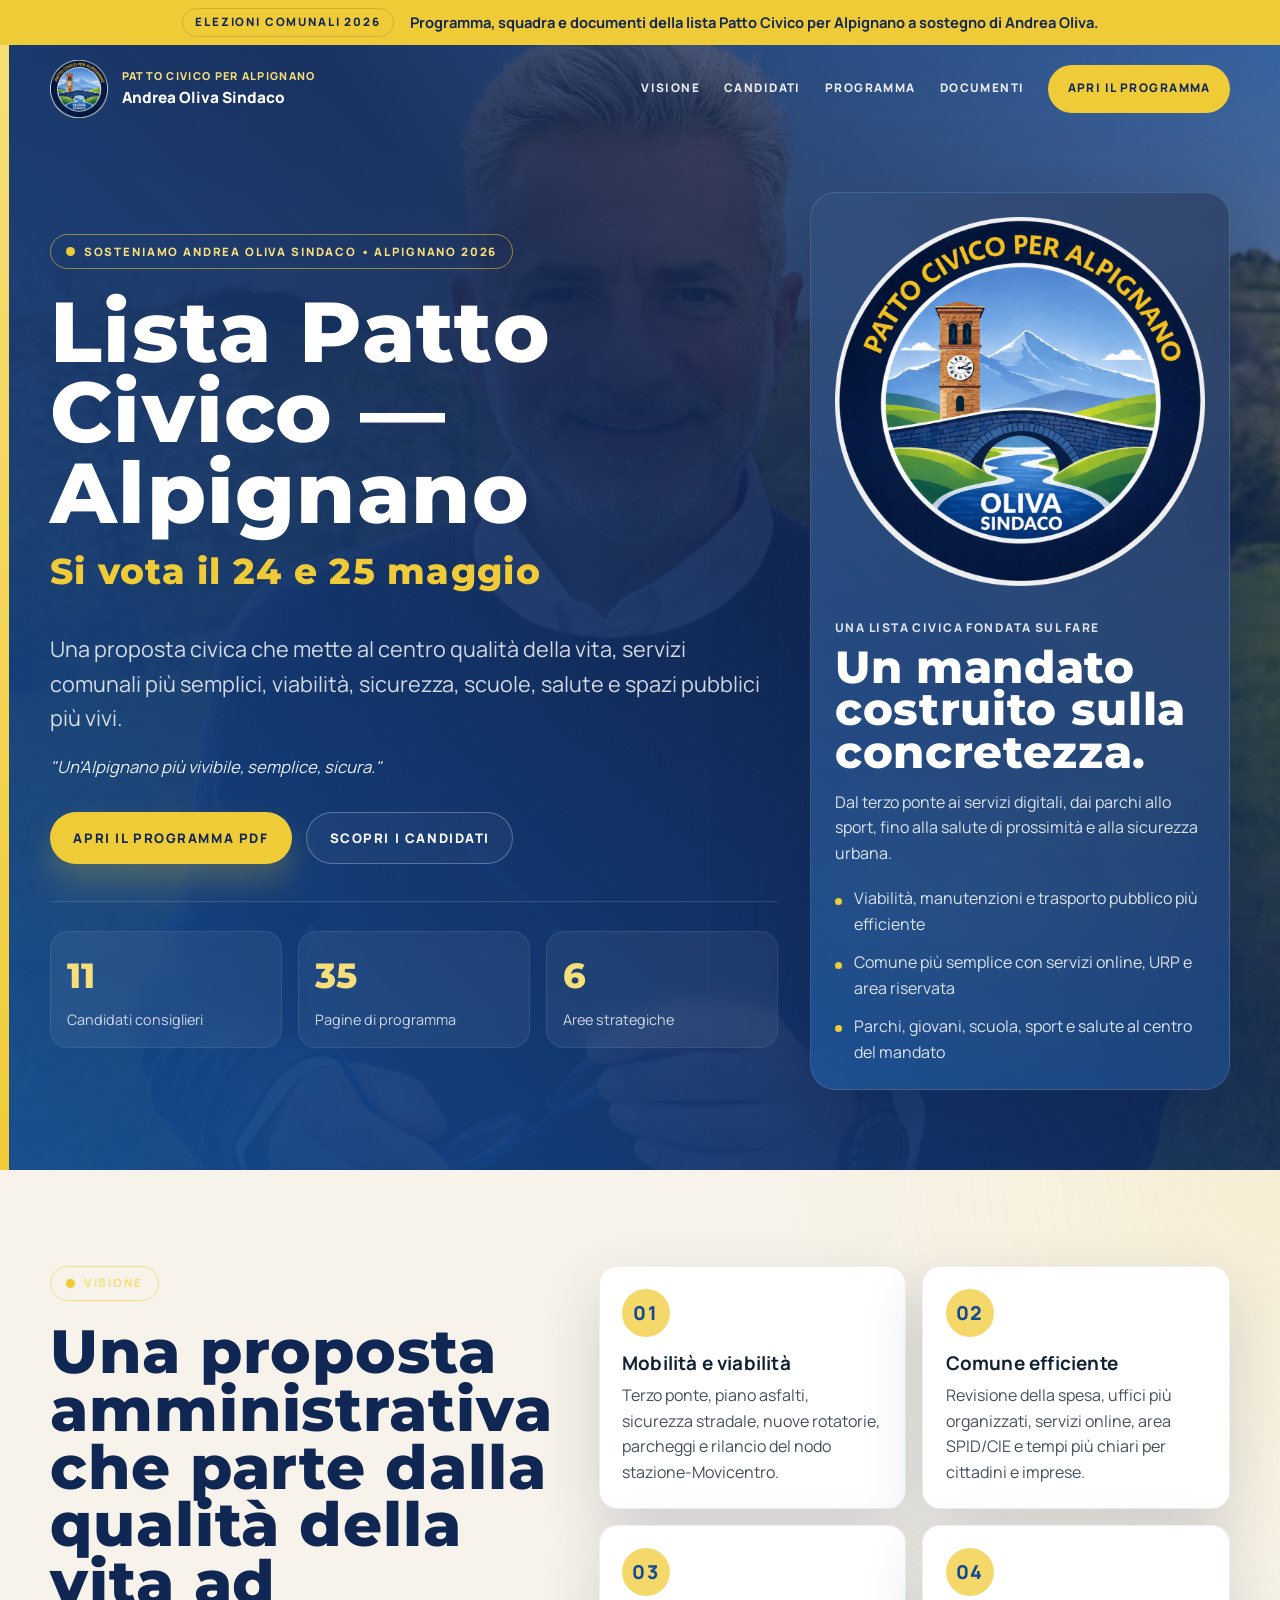
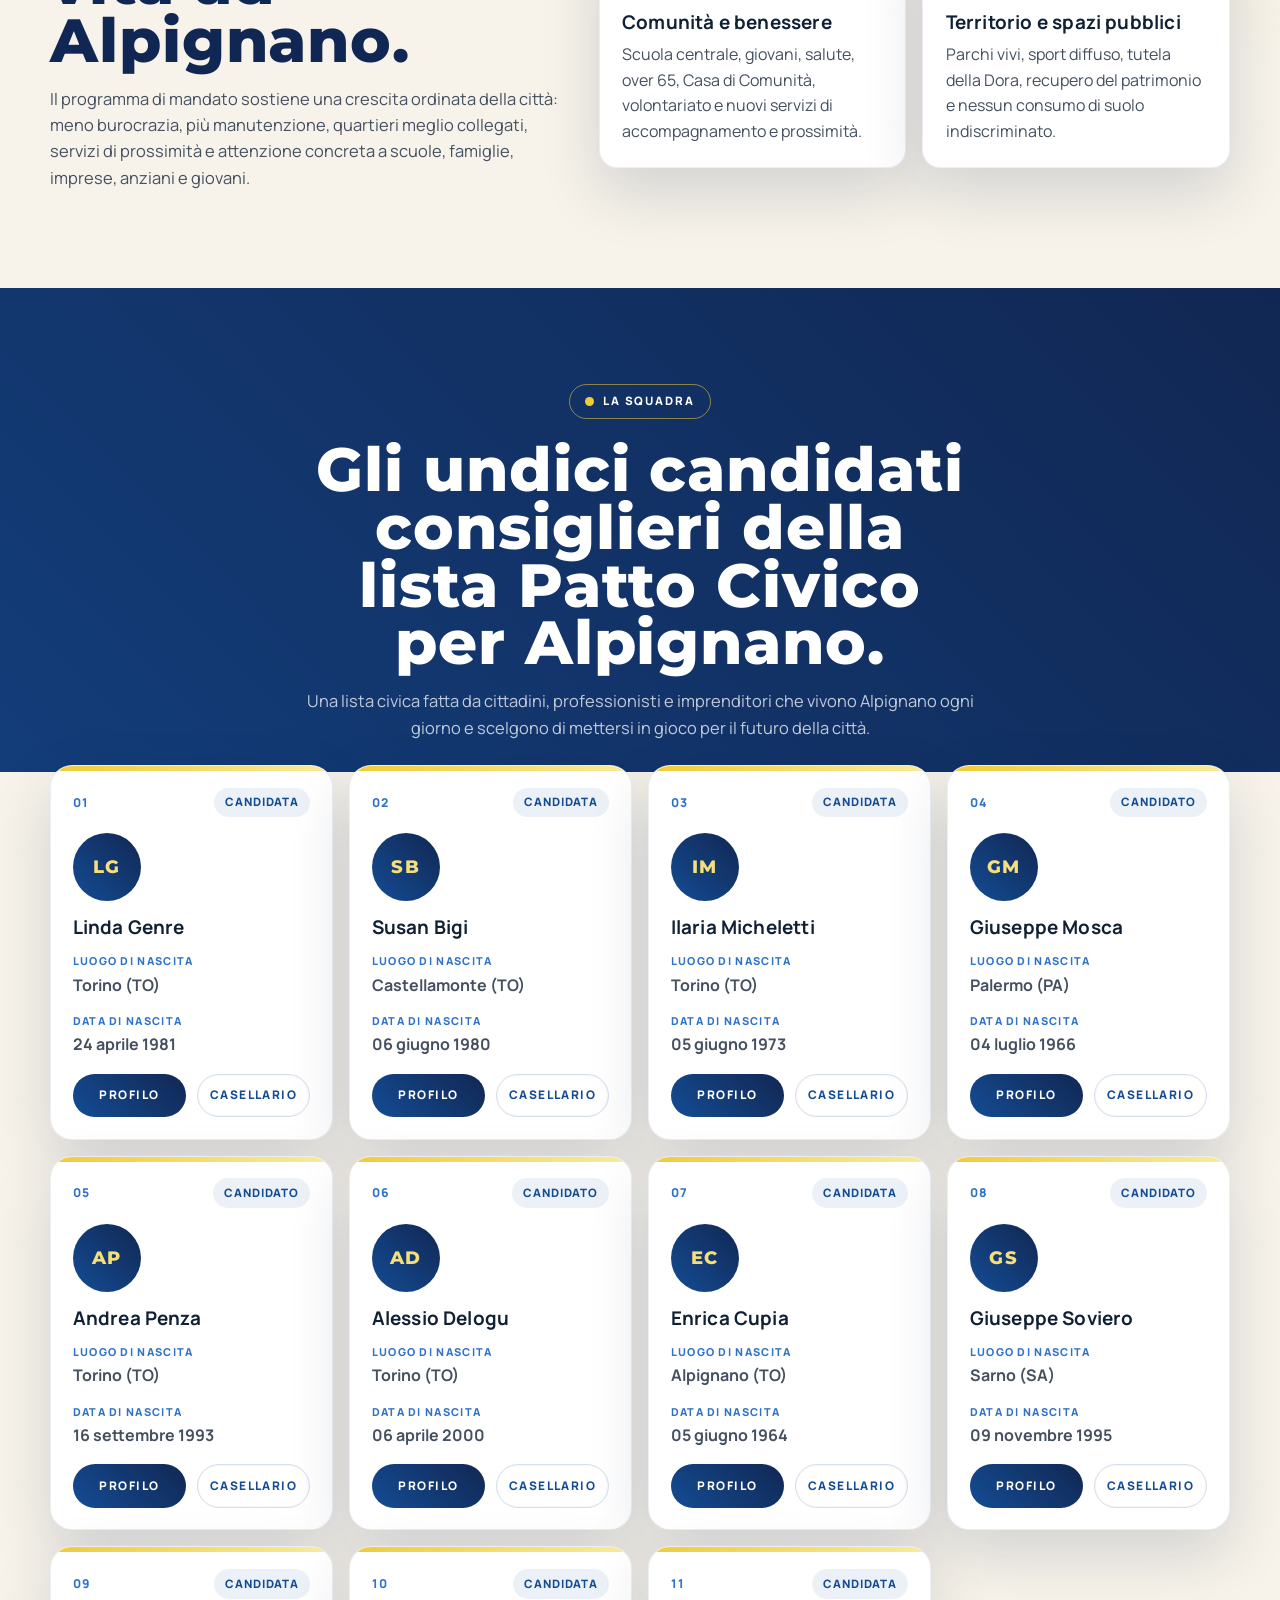
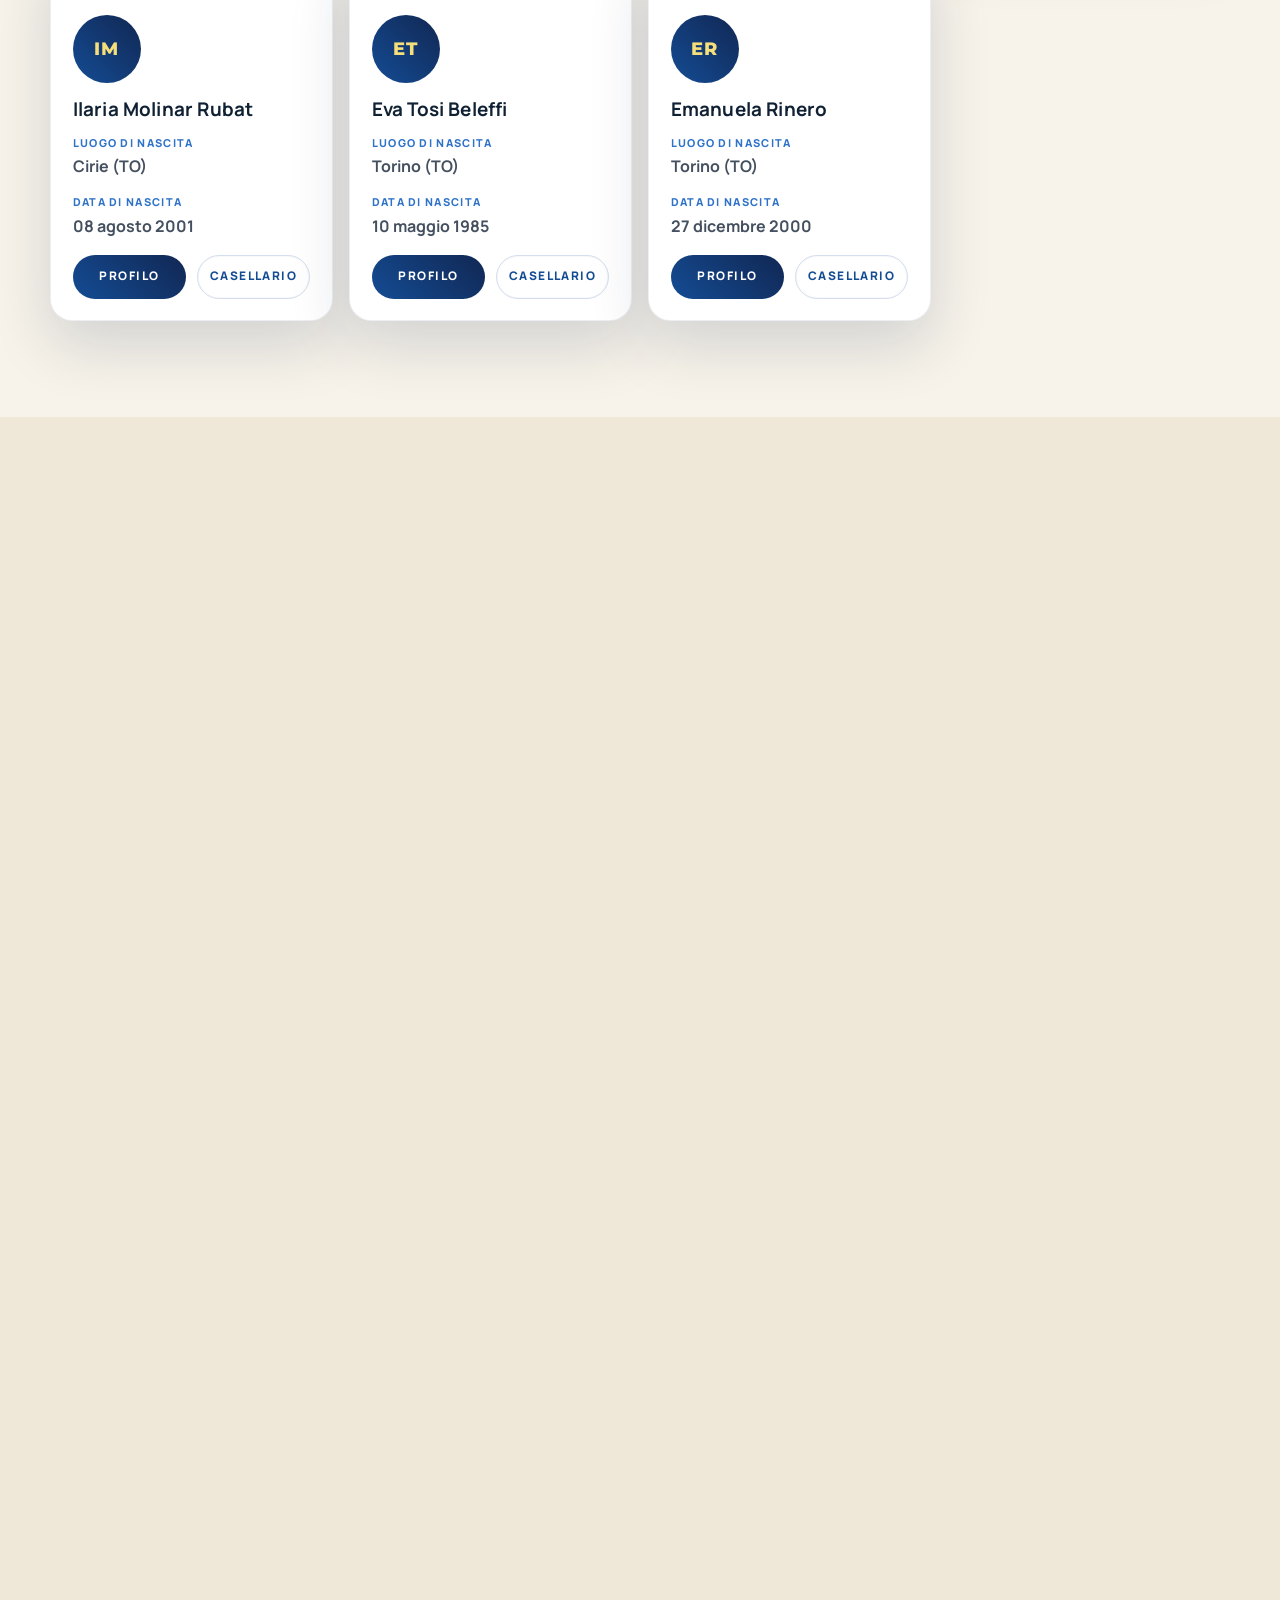
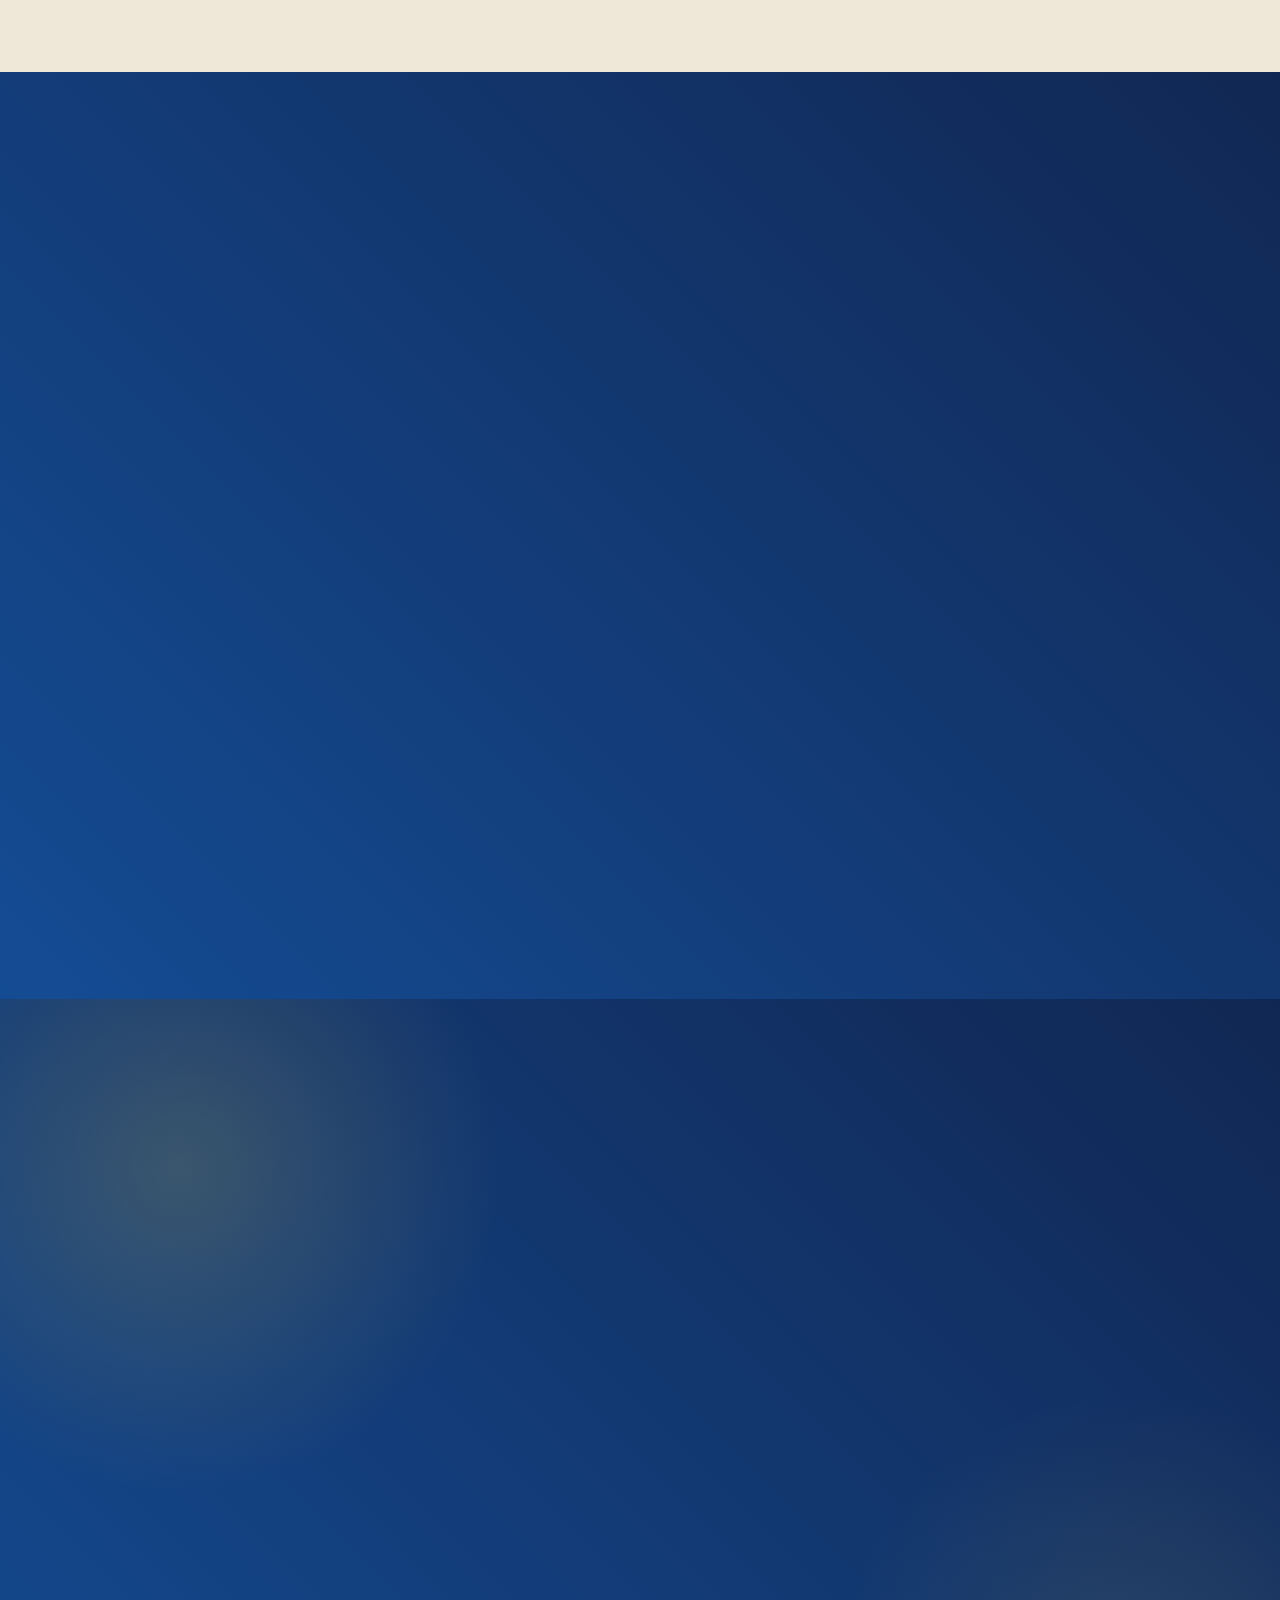
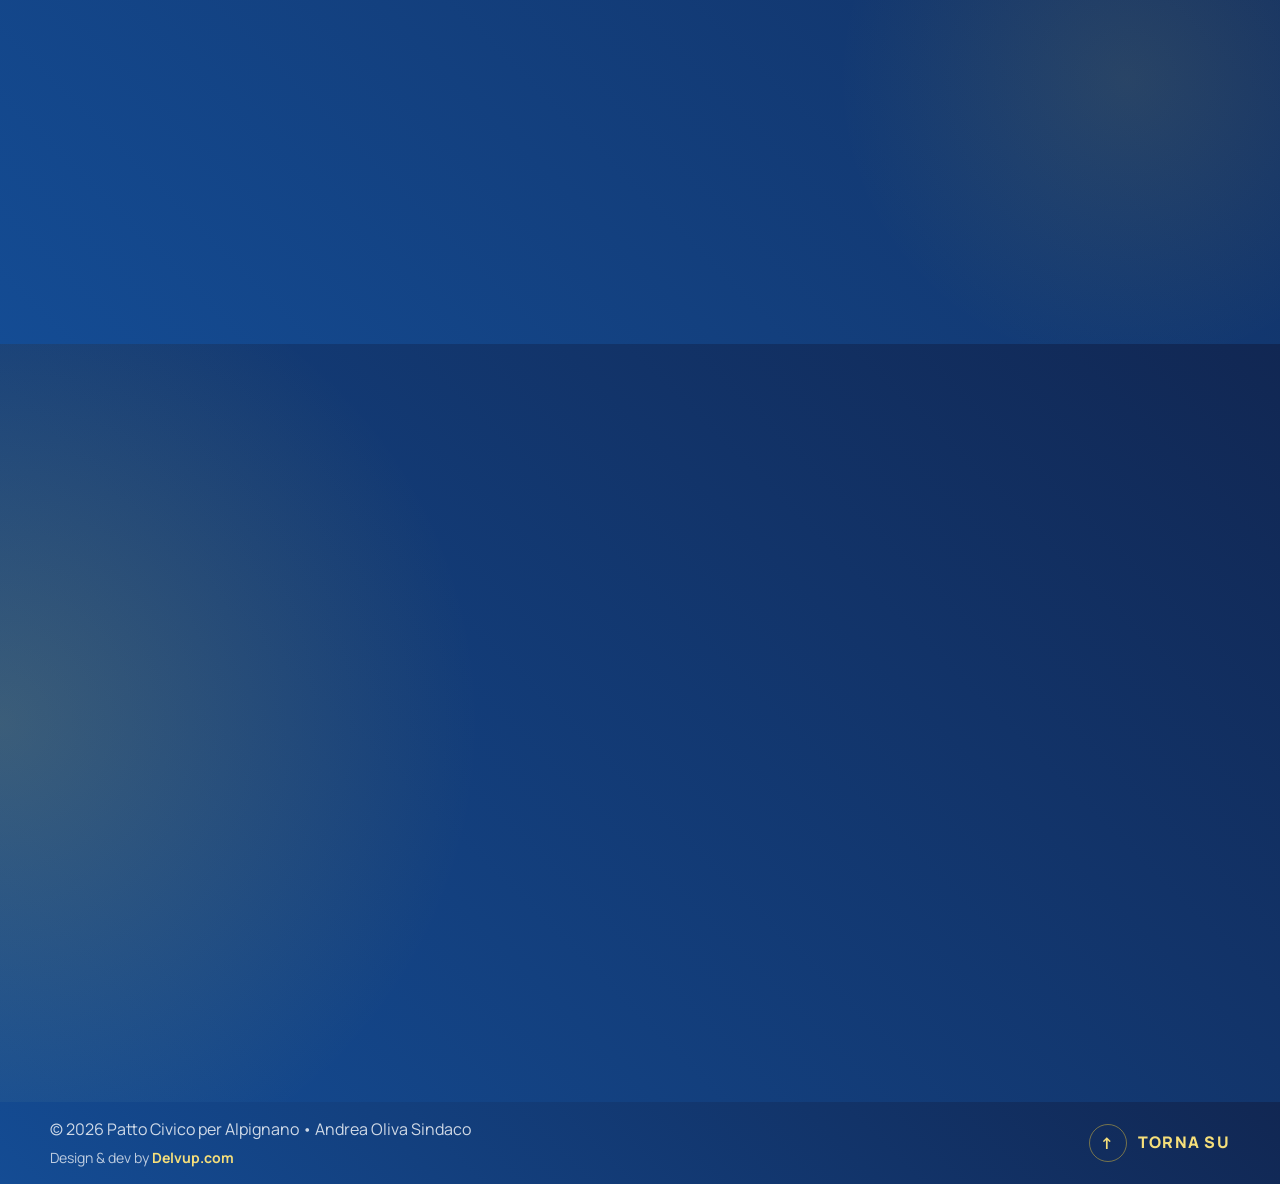
==== index.html @ bf96a68f "Add new candidate profiles and fix mobile profile spacing" ====
<!doctype html>
<html lang="it">
  <head>
    <meta charset="utf-8" />
    <meta name="viewport" content="width=device-width, initial-scale=1" />
    <meta
      name="description"
      content="Patto Civico per Alpignano sostiene Andrea Oliva sindaco con una proposta centrata su qualità della vita, servizi, mobilità, sicurezza e spazi pubblici."
    />
    <meta name="theme-color" content="#144C94" />
    <title>Patto Civico per Alpignano | Andrea Oliva Sindaco</title>
    <link rel="icon" href="assets/logo-lista-patto-civico.png" type="image/png" />
    <link rel="shortcut icon" href="assets/logo-lista-patto-civico.png" />
    <link rel="apple-touch-icon" href="assets/logo-lista-patto-civico.png" />
    <link rel="preconnect" href="https://fonts.googleapis.com" />
    <link rel="preconnect" href="https://fonts.gstatic.com" crossorigin />
    <link
      rel="preload"
      as="style"
      href="https://fonts.googleapis.com/css2?family=Manrope:wght@400;500;700;800&amp;family=Montserrat:wght@800&amp;display=swap"
    />
    <link
      rel="stylesheet"
      href="https://fonts.googleapis.com/css2?family=Manrope:wght@400;500;700;800&amp;family=Montserrat:wght@800&amp;display=swap"
      media="print"
      onload="this.media='all'"
    />
    <noscript>
      <link
        rel="stylesheet"
        href="https://fonts.googleapis.com/css2?family=Manrope:wght@400;500;700;800&amp;family=Montserrat:wght@800&amp;display=swap"
      />
    </noscript>
    <link rel="stylesheet" href="style.css?v=20260430b" />
    <script>
      document.documentElement.classList.add("js-enabled");
    </script>
    <script defer src="script.js?v=20260429f"></script>
  </head>
  <body>
    <header class="site-header" id="top">
      <div class="notice-bar">
        <div class="container notice-bar__inner">
          <span class="notice-label">Elezioni Comunali 2026</span>
          <p>Programma, squadra e documenti della lista Patto Civico per Alpignano a sostegno di Andrea Oliva.</p>
        </div>
      </div>

      <div class="nav-shell">
        <div class="container nav-shell__inner">
          <a class="brand" href="#top" aria-label="Torna in cima">
            <img
              src="assets/logo-lista-patto-civico.png"
              alt="Logo Patto Civico per Alpignano"
              width="1040"
              height="1037"
              decoding="async"
              fetchpriority="low"
            />
            <span>
              <small>Patto Civico per Alpignano</small>
              <strong>Andrea Oliva Sindaco</strong>
            </span>
          </a>

          <button
            class="menu-toggle"
            type="button"
            aria-expanded="false"
            aria-controls="site-nav"
            data-menu-toggle
          >
            <span></span>
            <span></span>
            <span></span>
            <span class="sr-only">Apri menu</span>
          </button>

          <nav class="site-nav" id="site-nav" data-site-nav>
            <a href="#visione">Visione</a>
            <a href="#candidati">Candidati</a>
            <a href="#programma">Programma</a>
            <a href="#documenti">Documenti</a>
            <a
              class="nav-cta"
              href="documenti/programma/programma-di-mandato-2026-2031.pdf"
              target="_blank"
              rel="noreferrer"
            >
              Apri il programma
            </a>
          </nav>
        </div>
      </div>
    </header>

    <main>
      <section class="hero">
        <div class="container hero__grid">
          <div class="hero__copy reveal is-visible">
            <span class="section-kicker">Sosteniamo Andrea Oliva Sindaco • Alpignano 2026</span>
            <h1 class="hero__title">
              <span>Lista Patto Civico — Alpignano</span>
              <span class="accent hero__title-sub">Si vota il 24 e 25 maggio</span>
            </h1>
            <p class="hero__lead">
              Una proposta civica che mette al centro qualità della vita, servizi comunali più
              semplici, viabilità, sicurezza, scuole, salute e spazi pubblici più vivi.
            </p>
            <p class="hero__quote">"Un'Alpignano più vivibile, semplice, sicura."</p>

            <div class="hero__actions">
              <a
                class="btn btn--primary"
                href="documenti/programma/programma-di-mandato-2026-2031.pdf"
                target="_blank"
                rel="noreferrer"
              >
                Apri il programma PDF
              </a>
              <a class="btn btn--ghost" href="#candidati">Scopri i candidati</a>
            </div>

            <div class="hero__metrics">
              <article>
                <strong>11</strong>
                <span>Candidati consiglieri</span>
              </article>
              <article>
                <strong>35</strong>
                <span>Pagine di programma</span>
              </article>
              <article>
                <strong>6</strong>
                <span>Aree strategiche</span>
              </article>
            </div>
          </div>

          <aside class="hero__panel reveal" style="--delay: 120ms">
            <div class="hero__panel-symbol">
              <img
                src="assets/logo-lista-patto-civico.png"
                alt="Logo della lista civica"
                width="1040"
                height="1037"
                decoding="async"
                fetchpriority="low"
              />
            </div>
            <p class="hero__panel-eyebrow">Una lista civica fondata sul fare</p>
            <h2>Un mandato costruito sulla concretezza.</h2>
            <p>
              Dal terzo ponte ai servizi digitali, dai parchi allo sport, fino alla salute di prossimità e alla sicurezza urbana.
            </p>
            <ul class="hero__panel-list">
              <li>Viabilità, manutenzioni e trasporto pubblico più efficiente</li>
              <li>Comune più semplice con servizi online, URP e area riservata</li>
              <li>Parchi, giovani, scuola, sport e salute al centro del mandato</li>
            </ul>
          </aside>
        </div>
      </section>

      <section class="section section--light" id="visione">
        <div class="container split-layout">
          <div class="section-heading reveal">
            <span class="section-kicker">Visione</span>
            <h2>Una proposta amministrativa che parte dalla qualità della vita ad Alpignano.</h2>
            <p>
              Il programma di mandato sostiene una crescita ordinata della città: meno burocrazia,
              più manutenzione, quartieri meglio collegati, servizi di prossimità e attenzione
              concreta a scuole, famiglie, imprese, anziani e giovani.
            </p>
          </div>

          <div class="vision-grid">
            <article class="vision-card reveal" style="--delay: 60ms">
              <span>01</span>
              <h3>Mobilità e viabilità</h3>
              <p>
                Terzo ponte, piano asfalti, sicurezza stradale, nuove rotatorie, parcheggi e
                rilancio del nodo stazione-Movicentro.
              </p>
            </article>
            <article class="vision-card reveal" style="--delay: 120ms">
              <span>02</span>
              <h3>Comune efficiente</h3>
              <p>
                Revisione della spesa, uffici più organizzati, servizi online, area SPID/CIE e
                tempi più chiari per cittadini e imprese.
              </p>
            </article>
            <article class="vision-card reveal" style="--delay: 180ms">
              <span>03</span>
              <h3>Comunità e benessere</h3>
              <p>
                Scuola centrale, giovani, salute, over 65, Casa di Comunità, volontariato e nuovi
                servizi di accompagnamento e prossimità.
              </p>
            </article>
            <article class="vision-card reveal" style="--delay: 240ms">
              <span>04</span>
              <h3>Territorio e spazi pubblici</h3>
              <p>
                Parchi vivi, sport diffuso, tutela della Dora, recupero del patrimonio e nessun
                consumo di suolo indiscriminato.
              </p>
            </article>
          </div>
        </div>
      </section>

      <section class="section section--candidates" id="candidati">
        <div class="container">
          <div class="section-heading section-heading--center reveal">
            <span class="section-kicker">La Squadra</span>
            <h2>Gli undici candidati consiglieri della lista Patto Civico per Alpignano.</h2>
            <p>
              Una lista civica fatta da cittadini, professionisti e imprenditori che vivono
              Alpignano ogni giorno e scelgono di mettersi in gioco per il futuro della città.
            </p>
          </div>

          <div class="candidate-grid">
            <article class="candidate-card reveal" style="--delay: 40ms">
              <div class="candidate-card__top">
                <span class="candidate-card__number">01</span>
                <span class="candidate-card__tag">Candidata</span>
              </div>
              <div class="candidate-card__avatar">LG</div>
              <h3>Linda Genre</h3>
              <div class="candidate-card__meta">
                <span class="candidate-card__meta-label">Luogo di nascita</span>
                <p class="candidate-card__meta-value">Torino (TO)</p>
              </div>
              <div class="candidate-card__meta">
                <span class="candidate-card__meta-label">Data di nascita</span>
                <p class="candidate-card__meta-value">24 aprile 1981</p>
              </div>
              <div class="candidate-card__actions">
                <a
                  class="candidate-card__link"
                  href="profilo.html?candidato=linda-genre"
                >
                  Profilo
                </a>
                <a
                  class="candidate-card__link candidate-card__link--ghost"
                  href="documenti/casellari/linda-genre.pdf"
                  target="_blank"
                  rel="noreferrer"
                >
                  Casellario
                </a>
              </div>
            </article>

            <article class="candidate-card reveal" style="--delay: 80ms">
              <div class="candidate-card__top">
                <span class="candidate-card__number">02</span>
                <span class="candidate-card__tag">Candidata</span>
              </div>
              <div class="candidate-card__avatar">SB</div>
              <h3>Susan Bigi</h3>
              <div class="candidate-card__meta">
                <span class="candidate-card__meta-label">Luogo di nascita</span>
                <p class="candidate-card__meta-value">Castellamonte (TO)</p>
              </div>
              <div class="candidate-card__meta">
                <span class="candidate-card__meta-label">Data di nascita</span>
                <p class="candidate-card__meta-value">06 giugno 1980</p>
              </div>
              <div class="candidate-card__actions">
                <a
                  class="candidate-card__link"
                  href="profilo.html?candidato=susan-bigi"
                >
                  Profilo
                </a>
                <a
                  class="candidate-card__link candidate-card__link--ghost"
                  href="documenti/casellari/susan-bigi.pdf"
                  target="_blank"
                  rel="noreferrer"
                >
                  Casellario
                </a>
              </div>
            </article>

            <article class="candidate-card reveal" style="--delay: 120ms">
              <div class="candidate-card__top">
                <span class="candidate-card__number">03</span>
                <span class="candidate-card__tag">Candidata</span>
              </div>
              <div class="candidate-card__avatar">IM</div>
              <h3>Ilaria Micheletti</h3>
              <div class="candidate-card__meta">
                <span class="candidate-card__meta-label">Luogo di nascita</span>
                <p class="candidate-card__meta-value">Torino (TO)</p>
              </div>
              <div class="candidate-card__meta">
                <span class="candidate-card__meta-label">Data di nascita</span>
                <p class="candidate-card__meta-value">05 giugno 1973</p>
              </div>
              <div class="candidate-card__actions">
                <a
                  class="candidate-card__link"
                  href="profilo.html?candidato=ilaria-micheletti"
                >
                  Profilo
                </a>
                <a
                  class="candidate-card__link candidate-card__link--ghost"
                  href="documenti/casellari/ilaria-micheletti.pdf"
                  target="_blank"
                  rel="noreferrer"
                >
                  Casellario
                </a>
              </div>
            </article>

            <article class="candidate-card reveal" style="--delay: 160ms">
              <div class="candidate-card__top">
                <span class="candidate-card__number">04</span>
                <span class="candidate-card__tag">Candidato</span>
              </div>
              <div class="candidate-card__avatar">GM</div>
              <h3>Giuseppe Mosca</h3>
              <div class="candidate-card__meta">
                <span class="candidate-card__meta-label">Luogo di nascita</span>
                <p class="candidate-card__meta-value">Palermo (PA)</p>
              </div>
              <div class="candidate-card__meta">
                <span class="candidate-card__meta-label">Data di nascita</span>
                <p class="candidate-card__meta-value">04 luglio 1966</p>
              </div>
              <div class="candidate-card__actions">
                <a
                  class="candidate-card__link"
                  href="profilo.html?candidato=giuseppe-mosca"
                >
                  Profilo
                </a>
                <a
                  class="candidate-card__link candidate-card__link--ghost"
                  href="documenti/casellari/giuseppe-mosca.pdf"
                  target="_blank"
                  rel="noreferrer"
                >
                  Casellario
                </a>
              </div>
            </article>

            <article class="candidate-card reveal" style="--delay: 200ms">
              <div class="candidate-card__top">
                <span class="candidate-card__number">05</span>
                <span class="candidate-card__tag">Candidato</span>
              </div>
              <div class="candidate-card__avatar">AP</div>
              <h3>Andrea Penza</h3>
              <div class="candidate-card__meta">
                <span class="candidate-card__meta-label">Luogo di nascita</span>
                <p class="candidate-card__meta-value">Torino (TO)</p>
              </div>
              <div class="candidate-card__meta">
                <span class="candidate-card__meta-label">Data di nascita</span>
                <p class="candidate-card__meta-value">16 settembre 1993</p>
              </div>
              <div class="candidate-card__actions">
                <a
                  class="candidate-card__link"
                  href="profilo.html?candidato=andrea-penza"
                >
                  Profilo
                </a>
                <a
                  class="candidate-card__link candidate-card__link--ghost"
                  href="documenti/casellari/andrea-penza.pdf"
                  target="_blank"
                  rel="noreferrer"
                >
                  Casellario
                </a>
              </div>
            </article>

            <article class="candidate-card reveal" style="--delay: 240ms">
              <div class="candidate-card__top">
                <span class="candidate-card__number">06</span>
                <span class="candidate-card__tag">Candidato</span>
              </div>
              <div class="candidate-card__avatar">AD</div>
              <h3>Alessio Delogu</h3>
              <div class="candidate-card__meta">
                <span class="candidate-card__meta-label">Luogo di nascita</span>
                <p class="candidate-card__meta-value">Torino (TO)</p>
              </div>
              <div class="candidate-card__meta">
                <span class="candidate-card__meta-label">Data di nascita</span>
                <p class="candidate-card__meta-value">06 aprile 2000</p>
              </div>
              <div class="candidate-card__actions">
                <a
                  class="candidate-card__link"
                  href="profilo.html?candidato=alessio-delogu"
                >
                  Profilo
                </a>
                <a
                  class="candidate-card__link candidate-card__link--ghost"
                  href="documenti/casellari/alessio-delogu.pdf"
                  target="_blank"
                  rel="noreferrer"
                >
                  Casellario
                </a>
              </div>
            </article>

            <article class="candidate-card reveal" style="--delay: 280ms">
              <div class="candidate-card__top">
                <span class="candidate-card__number">07</span>
                <span class="candidate-card__tag">Candidata</span>
              </div>
              <div class="candidate-card__avatar">EC</div>
              <h3>Enrica Cupia</h3>
              <div class="candidate-card__meta">
                <span class="candidate-card__meta-label">Luogo di nascita</span>
                <p class="candidate-card__meta-value">Alpignano (TO)</p>
              </div>
              <div class="candidate-card__meta">
                <span class="candidate-card__meta-label">Data di nascita</span>
                <p class="candidate-card__meta-value">05 giugno 1964</p>
              </div>
              <div class="candidate-card__actions">
                <a
                  class="candidate-card__link"
                  href="profilo.html?candidato=enrica-cupia"
                >
                  Profilo
                </a>
                <a
                  class="candidate-card__link candidate-card__link--ghost"
                  href="documenti/casellari/enrica-cupia.pdf"
                  target="_blank"
                  rel="noreferrer"
                >
                  Casellario
                </a>
              </div>
            </article>

            <article class="candidate-card reveal" style="--delay: 320ms">
              <div class="candidate-card__top">
                <span class="candidate-card__number">08</span>
                <span class="candidate-card__tag">Candidato</span>
              </div>
              <div class="candidate-card__avatar">GS</div>
              <h3>Giuseppe Soviero</h3>
              <div class="candidate-card__meta">
                <span class="candidate-card__meta-label">Luogo di nascita</span>
                <p class="candidate-card__meta-value">Sarno (SA)</p>
              </div>
              <div class="candidate-card__meta">
                <span class="candidate-card__meta-label">Data di nascita</span>
                <p class="candidate-card__meta-value">09 novembre 1995</p>
              </div>
              <div class="candidate-card__actions">
                <a
                  class="candidate-card__link"
                  href="profilo.html?candidato=giuseppe-soviero"
                >
                  Profilo
                </a>
                <a
                  class="candidate-card__link candidate-card__link--ghost"
                  href="documenti/casellari/giuseppe-soviero.pdf"
                  target="_blank"
                  rel="noreferrer"
                >
                  Casellario
                </a>
              </div>
            </article>

            <article class="candidate-card reveal" style="--delay: 360ms">
              <div class="candidate-card__top">
                <span class="candidate-card__number">09</span>
                <span class="candidate-card__tag">Candidata</span>
              </div>
              <div class="candidate-card__avatar">IM</div>
              <h3>Ilaria Molinar Rubat</h3>
              <div class="candidate-card__meta">
                <span class="candidate-card__meta-label">Luogo di nascita</span>
                <p class="candidate-card__meta-value">Cirie (TO)</p>
              </div>
              <div class="candidate-card__meta">
                <span class="candidate-card__meta-label">Data di nascita</span>
                <p class="candidate-card__meta-value">08 agosto 2001</p>
              </div>
              <div class="candidate-card__actions">
                <a
                  class="candidate-card__link"
                  href="profilo.html?candidato=ilaria-molinar"
                >
                  Profilo
                </a>
                <a
                  class="candidate-card__link candidate-card__link--ghost"
                  href="documenti/casellari/ilaria-molinar.pdf"
                  target="_blank"
                  rel="noreferrer"
                >
                  Casellario
                </a>
              </div>
            </article>

            <article class="candidate-card reveal" style="--delay: 400ms">
              <div class="candidate-card__top">
                <span class="candidate-card__number">10</span>
                <span class="candidate-card__tag">Candidata</span>
              </div>
              <div class="candidate-card__avatar">ET</div>
              <h3>Eva Tosi Beleffi</h3>
              <div class="candidate-card__meta">
                <span class="candidate-card__meta-label">Luogo di nascita</span>
                <p class="candidate-card__meta-value">Torino (TO)</p>
              </div>
              <div class="candidate-card__meta">
                <span class="candidate-card__meta-label">Data di nascita</span>
                <p class="candidate-card__meta-value">10 maggio 1985</p>
              </div>
              <div class="candidate-card__actions">
                <a
                  class="candidate-card__link"
                  href="profilo.html?candidato=eva-tosi-beleffi"
                >
                  Profilo
                </a>
                <a
                  class="candidate-card__link candidate-card__link--ghost"
                  href="documenti/casellari/eva-tosi-beleffi.pdf"
                  target="_blank"
                  rel="noreferrer"
                >
                  Casellario
                </a>
              </div>
            </article>

            <article class="candidate-card reveal" style="--delay: 440ms">
              <div class="candidate-card__top">
                <span class="candidate-card__number">11</span>
                <span class="candidate-card__tag">Candidata</span>
              </div>
              <div class="candidate-card__avatar">ER</div>
              <h3>Emanuela Rinero</h3>
              <div class="candidate-card__meta">
                <span class="candidate-card__meta-label">Luogo di nascita</span>
                <p class="candidate-card__meta-value">Torino (TO)</p>
              </div>
              <div class="candidate-card__meta">
                <span class="candidate-card__meta-label">Data di nascita</span>
                <p class="candidate-card__meta-value">27 dicembre 2000</p>
              </div>
              <div class="candidate-card__actions">
                <a
                  class="candidate-card__link"
                  href="profilo.html?candidato=emanuela-rinero"
                >
                  Profilo
                </a>
                <a
                  class="candidate-card__link candidate-card__link--ghost"
                  href="documenti/casellari/emanuela-rinero.pdf"
                  target="_blank"
                  rel="noreferrer"
                >
                  Casellario
                </a>
              </div>
            </article>
          </div>

        </div>
      </section>

      <section class="section section--paper light-bg" id="programma">
        <div class="container">
          <div class="section-heading reveal">
            <span class="section-kicker">Programma</span>
            <h2>Le priorità per un'Alpignano più semplice, vivibile e sicura.</h2>
            <p>
              Un programma che parte dai bisogni concreti della città e li trasforma in impegni
              amministrativi chiari: viabilità, servizi migliori, quartieri curati, sicurezza,
              spazi pubblici più vivi e maggiore attenzione alle persone.
            </p>
          </div>

          <div class="priority-grid">
            <article class="priority-card reveal" style="--delay: 60ms">
              <span>01</span>
              <h3>Viabilità e terzo ponte</h3>
              <p>
                Il programma mette al centro il completamento del terzo ponte, le opere
                complementari, il piano asfalti e una mobilità urbana più ordinata e sicura.
              </p>
            </article>
            <article class="priority-card reveal" style="--delay: 120ms">
              <span>02</span>
              <h3>Comune semplice e digitale</h3>
              <p>
                Spending review, migliore organizzazione degli uffici, servizi online, notifiche,
                area riservata con SPID/CIE e più trasparenza nel rapporto con i cittadini.
              </p>
            </article>
            <article class="priority-card reveal" style="--delay: 180ms">
              <span>03</span>
              <h3>Parchi, piazze e Dora</h3>
              <p>
                Parchi vivi, nuove funzioni per il verde pubblico, percorsi ciclopedonali, tutela
                della Dora Riparia e cura degli spazi aperti come luoghi di comunità.
              </p>
            </article>
            <article class="priority-card reveal" style="--delay: 240ms">
              <span>04</span>
              <h3>Giovani, scuola, cultura e sport</h3>
              <p>
                AlpiLab Giovani, patto educativo, nuovi spazi culturali, investimenti sugli
                impianti e aree diffuse per padel, skate, basket, pump track e attività all'aperto.
              </p>
            </article>
            <article class="priority-card reveal" style="--delay: 300ms">
              <span>05</span>
              <h3>Salute e servizi di prossimità</h3>
              <p>
                Sportello salute over 65, rafforzamento della Casa di Comunita, certificati a
                domicilio, accompagnamento e servizi più vicini alle persone fragili.
              </p>
            </article>
            <article class="priority-card reveal" style="--delay: 360ms">
              <span>06</span>
              <h3>Sicurezza, imprese e patrimonio</h3>
              <p>
                Videosorveglianza, illuminazione, dialogo con attività produttive, riuso del
                patrimonio comunale, mercato coperto e urbanistica senza espansioni indiscriminate.
              </p>
            </article>
          </div>
        </div>
      </section>

      <section class="section section--deep">
        <div class="container split-layout split-layout--wide">
          <div class="manifesto-card reveal">
            <span class="section-kicker">Impegni di Mandato</span>
            <h2>Una linea amministrativa che unisce manutenzione, ascolto e futuro.</h2>
            <ol class="manifesto-list">
              <li><strong>Ridurre</strong> i tempi e la complessità dei servizi comunali per famiglie e imprese.</li>
              <li><strong>Investire</strong> su strade, illuminazione, sicurezza urbana e decoro dei quartieri.</li>
              <li><strong>Rendere</strong> i parchi e gli spazi pubblici più vissuti, inclusivi e attrezzati.</li>
              <li><strong>Rafforzare</strong> scuola, giovani, sport, cultura e volontariato come rete civica.</li>
              <li><strong>Proteggere</strong> il territorio con recupero del patrimonio e stop al consumo di suolo indiscriminato.</li>
            </ol>
          </div>

          <div class="timeline reveal" style="--delay: 120ms">
            <article class="timeline-step">
              <span>1</span>
              <h3>Interventi immediati sulla città</h3>
              <p>
                Le nostre priorità partono dai problemi concreti della città: viabilità, strade, rotatorie, parcheggi, stazione, cimitero e gestione dei rifiuti. Interventi utili, continui e misurabili, con attenzione costante alla vita quotidiana dei cittadini.
              </p>
            </article>
            <article class="timeline-step">
              <span>2</span>
              <h3>Servizi più vicini ai cittadini</h3>
              <p>
                Il mandato punta a un Comune più accessibile, servizi digitali più semplici, URP rafforzato e maggiore supporto sociale: un’amministrazione che ascolta, risponde e rende più facile il rapporto tra cittadini e Comune.
              </p>
            </article>
            <article class="timeline-step">
              <span>3</span>
              <h3>Crescita ordinata e partecipata</h3>
              <p>
                Il futuro di Alpignano passa dalla sua comunità: imprese, associazioni, scuole,
                giovani, volontari e cittadini attivi. Il programma punta a coinvolgere queste
                energie in una visione condivisa, capace di far crescere la città mantenendone
                identità, qualità della vita e senso di appartenenza.
              </p>
            </article>
          </div>
        </div>
      </section>

      <section class="section section--vote">
        <div class="container vote-banner reveal">
          <div class="vote-banner__copy">
            <span class="section-kicker">Il Voto</span>
            <h2 class="vote-banner__title">
              <span>Vota Patto Civico</span>
              <span class="accent vote-banner__title-sub">Il 24 e 25 maggio ad Alpignano</span>
            </h2>
            <p class="vote-banner__lead">
              Scegli una lista civica che sostiene Andrea Oliva Sindaco con una proposta concreta
              fatta di qualità della vita, servizi comunali più semplici, sicurezza, manutenzioni
              e attenzione reale al territorio.
            </p>
            <p class="vote-banner__quote">
              Una squadra che nasce ad Alpignano per Alpignano.
            </p>
<!--
            <div class="vote-banner__actions">
              <a class="btn btn--primary" href="#candidati">Scopri la squadra</a>
              <a
                class="btn btn--ghost"
                href="documenti/programma/programma-di-mandato-2026-2031.pdf"
                target="_blank"
                rel="noreferrer"
              >
                Leggi il programma
              </a>
            </div>
            -->
          </div>

          <aside class="vote-banner__panel">
            <div class="vote-banner__symbol">
              <img
                src="assets/logo-lista-patto-civico.png"
                alt="Logo della lista civica"
                width="1040"
                height="1037"
                decoding="async"
                loading="lazy"
              />
            </div>
            <p class="vote-banner__panel-eyebrow">Sulla scheda elettorale</p>
            <h3>Cerca il simbolo di Patto Civico per Alpignano.</h3>
            <ul class="vote-banner__panel-list">
              <li>Lista civica a sostegno di Andrea Oliva Sindaco</li>
              <li>11 candidati consiglieri per rappresentare la comunità</li>
              <li>Un programma costruito su digitalizzazione, servizi, viabilità e qualità della vita</li>
            </ul>
          </aside>
        </div>
      </section>

      <section class="section section--cta" id="documenti">
        <div class="container">
          <div class="cta-card reveal">
            <div class="cta-card__copy">
              <span class="section-kicker">Documenti</span>
              <h2>Una proposta civica fatta di trasparenza, persone credibili e impegni concreti.</h2>
              <p>
                Il programma e i profili della squadra raccontano un progetto amministrativo nato
                dall'ascolto di famiglie, imprese, giovani, volontariato e realtà del territorio,
                con l'obiettivo di dare ad Alpignano una guida seria, presente e vicina ai cittadini.
              </p>
            </div>

            <div class="cta-card__actions">
              <a
                class="btn btn--primary"
                href="documenti/programma/programma-di-mandato-2026-2031.pdf"
                target="_blank"
                rel="noreferrer"
              >
                Apri il programma PDF
              </a>
              <a class="btn btn--ghost btn--light" href="documenti/" target="_blank" rel="noreferrer">
                Vai all'archivio documenti
              </a>
            </div>

            <ul class="contact-list">
              <li>
                <span>Programma</span>
                <a href="documenti/programma/programma-di-mandato-2026-2031.pdf" target="_blank" rel="noreferrer">
                  Mandato 2026-2031 in PDF
                </a>
              </li>
              <li>
                <span>Profili</span>
                <a href="documenti/" target="_blank" rel="noreferrer">
                  Schede personali dei candidati
                </a>
              </li>
              <li>
                <span>Casellari</span>
                <a href="documenti/" target="_blank" rel="noreferrer">
                  Certificati Penali dei Candidati
                </a>
              </li>
            </ul>
          </div>
        </div>
      </section>
    </main>

    <footer class="site-footer">
      <div class="container site-footer__inner">
        <div class="site-footer__meta">
          <p>© <span id="current-year"></span> Patto Civico per Alpignano • Andrea Oliva Sindaco</p>
          <p class="site-footer__credit">
            Design &amp; dev by
            <a href="https://delvup.com" target="_blank" rel="noreferrer">Delvup.com</a>
          </p>
        </div>
        <button class="scroll-top" type="button" data-scroll-top aria-label="Torna in cima">
          <span class="scroll-top__icon" aria-hidden="true">↑</span>
          <span>Torna su</span>
        </button>
      </div>
    </footer>
  </body>
</html>
---- style.css ----
:root {
  --navy-950: #112753;
  --navy-900: #144c94;
  --navy-800: #1f5fb3;
  --navy-700: #2f73c9;
  --gold-500: #f0cb38;
  --gold-300: #f6df7a;
  --brand-gradient: linear-gradient(45deg, #144c94 0%, #112753 100%);
  --brand-gradient-soft: linear-gradient(45deg, rgba(20, 76, 148, 0.94) 0%, rgba(17, 39, 83, 0.96) 100%);
  --ivory-100: #f7f3ea;
  --ivory-200: #efe7d8;
  --ink-900: #102134;
  --ink-700: #44505f;
  --white: #ffffff;
  --shadow-soft: 0 24px 60px rgba(17, 39, 83, 0.16);
  --shadow-deep: 0 28px 90px rgba(17, 39, 83, 0.42);
  --radius-lg: 26px;
  --radius-md: 18px;
  --container: 1180px;
}

*,
*::before,
*::after {
  box-sizing: border-box;
}

html {
  scroll-behavior: smooth;
}

body {
  margin: 0;
  color: var(--ink-900);
  background: var(--ivory-100);
  font-family: "Manrope", "Segoe UI", sans-serif;
  line-height: 1.6;
}

img {
  display: block;
  max-width: 100%;
}

a {
  color: inherit;
  text-decoration: none;
}

button,
input,
textarea,
select {
  font: inherit;
}

.sr-only {
  position: absolute;
  width: 1px;
  height: 1px;
  padding: 0;
  margin: -1px;
  overflow: hidden;
  clip: rect(0, 0, 0, 0);
  white-space: nowrap;
  border: 0;
}

.container {
  width: min(calc(100% - 2rem), var(--container));
  margin: 0 auto;
}

.notice-bar {
  background: var(--gold-500);
  color: var(--navy-950);
}

.notice-bar__inner {
  display: flex;
  align-items: center;
  justify-content: center;
  gap: 1rem;
  min-height: 44px;
  padding: 0.5rem 0;
  text-align: center;
}

.notice-bar__inner p {
  margin: 0;
  font-size: 0.92rem;
  font-weight: 700;
}

.notice-label {
  display: inline-flex;
  align-items: center;
  gap: 0.4rem;
  padding: 0.28rem 0.75rem;
  border: 1px solid rgba(17, 39, 83, 0.16);
  border-radius: 999px;
  font-size: 0.72rem;
  font-weight: 800;
  letter-spacing: 0.16em;
  text-transform: uppercase;
}

.site-header {
  position: fixed;
  inset: 0 0 auto 0;
  z-index: 50;
}

.nav-shell {
  padding: 0.9rem 0;
  transition: padding 220ms ease, background-color 220ms ease, box-shadow 220ms ease;
}

.site-header.is-scrolled .nav-shell {
  padding: 0.4rem 0;
  background: linear-gradient(45deg, rgba(20, 76, 148, 0.82) 0%, rgba(17, 39, 83, 0.82) 100%);
  backdrop-filter: blur(18px);
  box-shadow: 0 12px 36px rgba(0, 0, 0, 0.18);
}

.nav-shell__inner {
  display: flex;
  align-items: center;
  justify-content: space-between;
  gap: 1.5rem;
}

.brand {
  display: inline-flex;
  align-items: center;
  gap: 0.85rem;
  color: var(--white);
}

.brand img {
  width: 58px;
  height: 58px;
  object-fit: contain;
}

.brand span {
  display: grid;
  gap: 0.1rem;
}

.brand small,
.site-nav a {
  letter-spacing: 0.12em;
  text-transform: uppercase;
}

.brand small {
  font-size: 0.68rem;
  font-weight: 800;
  color: var(--gold-300);
}

.brand strong {
  font-size: 0.96rem;
  font-weight: 800;
}

.site-nav {
  display: flex;
  align-items: center;
  gap: 1.5rem;
}

.site-nav a {
  font-size: 0.74rem;
  font-weight: 800;
  color: rgba(255, 255, 255, 0.9);
  transition: color 180ms ease, opacity 180ms ease;
}

.site-nav a:hover,
.site-nav a:focus-visible {
  color: var(--gold-300);
}

.nav-cta {
  padding: 0.9rem 1.2rem;
  border-radius: 999px;
  background: var(--gold-500);
  color: var(--navy-950) !important;
}

.menu-toggle {
  display: none;
  width: 50px;
  height: 50px;
  border: 1px solid rgba(255, 255, 255, 0.18);
  border-radius: 16px;
  background: rgba(255, 255, 255, 0.08);
  padding: 0;
  cursor: pointer;
}

.menu-toggle span {
  display: block;
  width: 20px;
  height: 2px;
  margin: 5px auto;
  background: var(--white);
  transition: transform 180ms ease, opacity 180ms ease;
}

.hero {
  position: relative;
  min-height: 100svh;
  padding: 12rem 0 5rem;
  overflow: hidden;
  background:
    linear-gradient(45deg, rgba(20, 76, 148, 0.97) 0%, rgba(17, 39, 83, 0.92) 58%, rgba(17, 39, 83, 0.52) 100%),
    url("assets/andrea-oliva-hero.jpg") center 22% / cover no-repeat;
  color: var(--white);
}

.hero::before {
  content: "";
  position: absolute;
  inset: 0 auto 0 0;
  width: 9px;
  background: linear-gradient(180deg, var(--gold-300), var(--gold-500));
}

.hero::after {
  content: "";
  position: absolute;
  inset: auto 8% 8% auto;
  width: 360px;
  height: 360px;
  border-radius: 50%;
  background: radial-gradient(circle, rgba(240, 203, 56, 0.22), rgba(240, 203, 56, 0));
  pointer-events: none;
}

.hero__grid {
  position: relative;
  z-index: 1;
  display: grid;
  grid-template-columns: minmax(0, 1.1fr) minmax(320px, 420px);
  gap: 2rem;
  align-items: center;
}

.section-kicker {
  --kicker-border: rgba(240, 203, 56, 0.55);
  --kicker-text: var(--gold-300);
  --kicker-dot: var(--gold-500);
  --kicker-pulse-rgb: 240, 203, 56;
  display: inline-flex;
  align-items: center;
  gap: 0.55rem;
  margin-bottom: 1.4rem;
  padding: 0.45rem 0.95rem;
  border: 1px solid var(--kicker-border);
  border-radius: 999px;
  font-size: 0.72rem;
  font-weight: 800;
  letter-spacing: 0.16em;
  text-transform: uppercase;
  color: var(--kicker-text);
}

.section-kicker::before {
  content: "";
  width: 0.55rem;
  height: 0.55rem;
  border-radius: 50%;
  background: var(--kicker-dot);
  box-shadow: 0 0 0 0 rgba(var(--kicker-pulse-rgb), 0.55);
  animation: pulse 2.4s infinite;
}

.light-bg .section-kicker {
  --kicker-border: rgba(20, 76, 148, 0.97);
  --kicker-text: var(--navy-800);
  --kicker-dot: var(--navy-900);
  --kicker-pulse-rgb: 20, 76, 148;
}

@keyframes pulse {
  0% {
    box-shadow: 0 0 0 0 rgba(var(--kicker-pulse-rgb), 0.55);
  }
  70% {
    box-shadow: 0 0 0 12px rgba(var(--kicker-pulse-rgb), 0);
  }
  100% {
    box-shadow: 0 0 0 0 rgba(var(--kicker-pulse-rgb), 0);
  }
}

.hero__title,
.vote-banner__title,
.section-heading h2,
.hero__panel h2,
.vote-banner__panel h3,
.manifesto-card h2,
.cta-card h2 {
  margin: 0;
  font-family: "Montserrat", "Avenir Next", sans-serif;
  font-weight: 800;
  line-height: 0.95;
  letter-spacing: 0.015em;
}

.hero__title {
  display: grid;
  gap: 0.15rem;
  font-size: clamp(2.7rem, 7vw, 5.3rem);
}

.hero__title-sub {
  display: block;
  font-size: 0.42em;
  line-height: 2;
}

.accent {
  color: var(--gold-500);
}

.hero__lead {
  max-width: 45rem;
  margin: 1.6rem 0 0;
  font-size: clamp(1.06rem, 2.1vw, 1.35rem);
  color: rgba(255, 255, 255, 0.82);
}

.hero__quote {
  margin: 1.1rem 0 0;
  font-size: 1.04rem;
  font-style: italic;
  color: rgba(255, 255, 255, 0.9);
}

.hero__actions,
.cta-card__actions {
  display: flex;
  flex-wrap: wrap;
  gap: 0.9rem;
  margin-top: 2rem;
}

.btn {
  display: inline-flex;
  align-items: center;
  justify-content: center;
  min-height: 52px;
  padding: 0.9rem 1.4rem;
  border-radius: 999px;
  border: 1px solid transparent;
  font-size: 0.82rem;
  font-weight: 800;
  letter-spacing: 0.12em;
  text-transform: uppercase;
  transition: transform 180ms ease, box-shadow 180ms ease, background-color 180ms ease,
    border-color 180ms ease;
}

.btn:hover,
.btn:focus-visible {
  transform: translateY(-2px);
}

.btn--primary {
  background: var(--gold-500);
  color: var(--navy-950);
  box-shadow: 0 18px 32px rgba(240, 203, 56, 0.24);
}

.btn--ghost {
  border-color: rgba(255, 255, 255, 0.28);
  color: var(--white);
  background: rgba(255, 255, 255, 0.04);
}

.btn--light {
  border-color: rgba(255, 255, 255, 0.24);
}

.hero__metrics {
  display: grid;
  grid-template-columns: repeat(3, minmax(0, 1fr));
  gap: 1rem;
  margin-top: 2.3rem;
  padding-top: 1.8rem;
  border-top: 1px solid rgba(255, 255, 255, 0.14);
}

.hero__metrics article {
  padding: 1rem;
  border-radius: var(--radius-md);
  background: rgba(255, 255, 255, 0.06);
  border: 1px solid rgba(255, 255, 255, 0.08);
  backdrop-filter: blur(10px);
}

.hero__metrics strong {
  display: block;
  font-size: clamp(1.6rem, 3vw, 2.2rem);
  font-family: "Montserrat", sans-serif;
  font-weight: 800;
  color: var(--gold-300);
}

.hero__metrics span {
  display: block;
  margin-top: 0.25rem;
  font-size: 0.9rem;
  color: rgba(255, 255, 255, 0.78);
}

.hero__panel {
  padding: 1.5rem;
  border-radius: var(--radius-lg);
  background:
    linear-gradient(180deg, rgba(255, 255, 255, 0.12), rgba(255, 255, 255, 0.04)),
    linear-gradient(45deg, rgba(20, 76, 148, 0.84) 0%, rgba(17, 39, 83, 0.88) 100%);
  border: 1px solid rgba(255, 255, 255, 0.12);
  box-shadow: var(--shadow-deep);
  backdrop-filter: blur(16px);
}

.hero__panel-symbol {
  display: inline-flex;
  width: 100%;
  max-width: 370px;
  height: auto;
  margin: 0 auto;
  margin-bottom: 1rem;
}

.hero__panel-symbol img {
  width: 100%;
  height: 100%;
  object-fit: contain;
}

.hero__panel-eyebrow {
  margin: 0 0 0.35rem;
  font-size: 0.75rem;
  font-weight: 800;
  letter-spacing: 0.12em;
  text-transform: uppercase;
  color: var(--gold-300);
}

.hero__panel h2 {
  font-size: clamp(1.9rem, 4vw, 2.8rem);
}

.hero__panel p {
  margin: 1rem 0 0.55rem;
  color: rgba(255, 255, 255, 0.84);
}

.hero__panel-list {
  margin: 1.25rem 0 0;
  padding: 0;
  list-style: none;
}

.hero__panel-list li {
  position: relative;
  padding-left: 1.2rem;
  margin-top: 0.8rem;
  color: rgba(255, 255, 255, 0.84);
}

.hero__panel-list li::before {
  content: "";
  position: absolute;
  left: 0;
  top: 0.7rem;
  width: 7px;
  height: 7px;
  border-radius: 50%;
  background: var(--gold-500);
}

.section {
  padding: 6rem 0;
}

@supports (content-visibility: auto) {
  .section {
    content-visibility: auto;
    contain-intrinsic-size: 1px 960px;
  }
}

.section--light {
  background:
    radial-gradient(circle at top right, rgba(240, 203, 56, 0.13), rgba(240, 203, 56, 0) 34%),
    var(--ivory-100);
}

.section-heading {
  max-width: 42rem;
}

.section-heading--center {
  margin: 0 auto 2.5rem;
  text-align: center;
}

.section-heading h2 {
  font-size: clamp(2.2rem, 5vw, 3.8rem);
  color: var(--navy-950);
}

.section-heading p {
  margin: 1rem 0 0;
  color: var(--ink-700);
  font-size: 1.03rem;
}

.split-layout {
  display: grid;
  grid-template-columns: minmax(0, 0.9fr) minmax(0, 1.1fr);
  gap: 2rem;
  align-items: start;
}

.split-layout--wide {
  grid-template-columns: minmax(0, 0.95fr) minmax(0, 1.05fr);
}

.vision-grid,
.priority-grid {
  display: grid;
  gap: 1rem;
}

.vision-grid {
  grid-template-columns: repeat(2, minmax(0, 1fr));
}

.vision-card,
.priority-card {
  position: relative;
  padding: 1.4rem;
  border-radius: var(--radius-md);
  background: var(--white);
  border: 1px solid rgba(17, 39, 83, 0.08);
  box-shadow: var(--shadow-soft);
}

.vision-card span,
.priority-card span,
.timeline-step span {
  display: inline-flex;
  align-items: center;
  justify-content: center;
  min-width: 48px;
  height: 48px;
  border-radius: 999px;
  background: rgba(240, 203, 56, 0.75);
  color: var(--navy-900);
  font-size: 1.2rem;
  font-weight: 800;
  letter-spacing: 0.08em;
  text-transform: uppercase;
}

.vision-card h3,
.priority-card h3,
.timeline-step h3,
.candidate-card h3 {
  margin: 1rem 0 0.5rem;
  font-size: 1.18rem;
  line-height: 1.15;
  letter-spacing: 0.01em;
}

.vision-card p,
.priority-card p,
.timeline-step p,
.candidate-card p,
.manifesto-list,
.contact-list {
  margin: 0;
  color: var(--ink-700);
}

.section--candidates {
  background:
    linear-gradient(180deg, transparent 0%, transparent 28%, var(--ivory-100) 28%, var(--ivory-100) 100%),
    var(--brand-gradient);
}

.section--candidates .section-heading h2,
.section--candidates .section-heading p,
.section--candidates .section-kicker {
  color: var(--white);
}

.section--candidates .section-heading p {
  color: rgba(255, 255, 255, 0.74);
}

.candidate-grid {
  display: grid;
  grid-template-columns: repeat(4, minmax(0, 1fr));
  gap: 1rem;
  margin-top:-1rem;
}

.candidate-archive {
  margin: 0 0 1.4rem;
  text-align: center;
  color: rgba(255, 255, 255, 0.82);
}

.candidate-archive a {
  color: var(--gold-300);
  font-weight: 800;
}

.candidate-card {
  position: relative;
  padding: 1.35rem;
  border-radius: 22px;
  background: var(--white);
  border: 1px solid rgba(17, 39, 83, 0.08);
  box-shadow: var(--shadow-soft);
  overflow: hidden;
  transition: transform 180ms ease, box-shadow 180ms ease;
}

.candidate-card::before {
  content: "";
  position: absolute;
  inset: 0 0 auto;
  height: 5px;
  background: linear-gradient(90deg, var(--gold-500), #f9eb9d);
}

.candidate-card:hover,
.candidate-card:focus-within {
  transform: translateY(-4px);
  box-shadow: 0 22px 52px rgba(17, 39, 83, 0.18);
}

.candidate-card__top {
  display: flex;
  align-items: center;
  justify-content: space-between;
  gap: 0.75rem;
}

.candidate-card__number {
  font-size: 0.76rem;
  font-weight: 800;
  letter-spacing: 0.14em;
  text-transform: uppercase;
  color: var(--navy-700);
}

.candidate-card__tag {
  padding: 0.35rem 0.7rem;
  border-radius: 999px;
  background: rgba(20, 76, 148, 0.08);
  font-size: 0.72rem;
  font-weight: 800;
  letter-spacing: 0.08em;
  text-transform: uppercase;
  color: var(--navy-900);
}

.candidate-card__avatar {
  display: grid;
  place-items: center;
  width: 68px;
  height: 68px;
  margin-top: 1rem;
  border-radius: 50%;
  background: var(--brand-gradient);
  color: var(--gold-300);
  font-family: "Montserrat", sans-serif;
  font-size: 1.15rem;
  font-weight: 800;
  letter-spacing: 0.08em;
}

.candidate-card strong {
  display: inline-block;
  margin-top: 0.85rem;
  color: var(--navy-900);
}

.candidate-card__meta {
  margin-top: 0.85rem;
}

.candidate-card__meta-label {
  display: block;
  margin-bottom: 0.18rem;
  font-size: 0.68rem;
  font-weight: 800;
  letter-spacing: 0.12em;
  text-transform: uppercase;
  color: var(--navy-700);
}

.candidate-card__meta-value {
  margin: 0;
  color: var(--navy-950);
  font-weight: 700;
}

.candidate-card__actions {
  display: grid;
  grid-template-columns: repeat(2, minmax(0, 1fr));
  gap: 0.65rem;
  margin-top: 1rem;
}

.candidate-card__link {
  display: inline-flex;
  align-items: center;
  justify-content: center;
  width: 100%;
  min-height: 42px;
  padding: 0.7rem 1rem;
  border-radius: 999px;
  background: var(--brand-gradient);
  color: var(--white);
  font-size: 0.74rem;
  font-weight: 800;
  letter-spacing: 0.12em;
  text-align: center;
  text-transform: uppercase;
  transition: transform 180ms ease, background-color 180ms ease, border-color 180ms ease,
    color 180ms ease;
}

.candidate-card__link:hover,
.candidate-card__link:focus-visible {
  transform: translateY(-1px);
  background: var(--brand-gradient-soft);
}

.candidate-card__link--ghost {
  background: transparent;
  color: var(--navy-900);
  border: 1px solid rgba(20, 76, 148, 0.18);
  box-shadow: inset 0 0 0 1px rgba(17, 39, 83, 0.03);
}

.candidate-card__link--ghost:hover,
.candidate-card__link--ghost:focus-visible {
  background: rgba(20, 76, 148, 0.06);
  color: var(--navy-950);
}

.section--paper {
  background: var(--ivory-200);
}

.priority-grid {
  grid-template-columns: repeat(4, minmax(0, 1fr));
  margin-top: 2rem;
}

.section--deep {
  background: var(--brand-gradient);
  color: var(--white);
}

.manifesto-card,
.timeline-step,
.cta-card {
  border: 1px solid rgba(255, 255, 255, 0.08);
  border-radius: var(--radius-lg);
  background: rgba(255, 255, 255, 0.05);
  box-shadow: var(--shadow-soft);
}

.manifesto-card {
  padding: 2rem;
}

.manifesto-card h2,
.cta-card h2 {
  font-size: clamp(2rem, 4vw, 3.2rem);
}

.manifesto-list {
  margin-top: 1.5rem;
  padding-left: 1.25rem;
  color: rgba(255, 255, 255, 0.82);
}

.manifesto-list li + li {
  margin-top: 0.8rem;
}

.timeline {
  display: grid;
  gap: 1rem;
}

.timeline-step {
  padding: 1.4rem;
}

.timeline-step p {
  color: rgba(255, 255, 255, 0.78);
}

.section--vote {
  background:
    radial-gradient(circle at 14% 18%, rgba(240, 203, 56, 0.18), rgba(240, 203, 56, 0) 24%),
    radial-gradient(circle at 88% 72%, rgba(240, 203, 56, 0.1), rgba(240, 203, 56, 0) 22%),
    var(--brand-gradient);
  color: var(--white);
}

.vote-banner {
  display: grid;
  grid-template-columns: minmax(0, 1.1fr) minmax(320px, 420px);
  gap: 2rem;
  align-items: center;
}

.vote-banner__title {
  display: grid;
  gap: 0.15rem;
  font-size: clamp(2.7rem, 7vw, 5.1rem);
}

.vote-banner__title-sub {
  display: block;
  font-size: 0.4em;
  line-height: 1.9;
}

.vote-banner__lead {
  max-width: 44rem;
  margin: 1.6rem 0 0;
  font-size: clamp(1.06rem, 2.1vw, 1.32rem);
  color: rgba(255, 255, 255, 0.82);
}

.vote-banner__quote {
  margin: 1.1rem 0 0;
  font-size: 1.04rem;
  font-style: italic;
  color: rgba(255, 255, 255, 0.9);
}

.vote-banner__actions {
  display: flex;
  flex-wrap: wrap;
  gap: 0.9rem;
  margin-top: 2rem;
}

.vote-banner__panel {
  padding: 1.5rem;
  border-radius: var(--radius-lg);
  background:
    linear-gradient(180deg, rgba(255, 255, 255, 0.12), rgba(255, 255, 255, 0.04)),
    linear-gradient(45deg, rgba(20, 76, 148, 0.84) 0%, rgba(17, 39, 83, 0.88) 100%);
  border: 1px solid rgba(255, 255, 255, 0.12);
  box-shadow: var(--shadow-deep);
  backdrop-filter: blur(16px);
}

.vote-banner__symbol {
  display: inline-flex;
  width: 100%;
  max-width: 320px;
  height: auto;
  margin: 0 auto 1rem;
}

.vote-banner__symbol img {
  width: 100%;
  height: 100%;
  object-fit: contain;
}

.vote-banner__panel-eyebrow {
  margin: 0 0 0.35rem;
  font-size: 0.75rem;
  font-weight: 800;
  letter-spacing: 0.12em;
  text-transform: uppercase;
  color: var(--gold-300);
}

.vote-banner__panel h3 {
  font-size: clamp(1.9rem, 4vw, 2.8rem);
}

.vote-banner__panel-list {
  margin: 1.25rem 0 0;
  padding: 0;
  list-style: none;
}

.vote-banner__panel-list li {
  position: relative;
  padding-left: 1.2rem;
  margin-top: 0.8rem;
  color: rgba(255, 255, 255, 0.84);
}

.vote-banner__panel-list li::before {
  content: "";
  position: absolute;
  left: 0;
  top: 0.7rem;
  width: 7px;
  height: 7px;
  border-radius: 50%;
  background: var(--gold-500);
}

.section--cta {
  background:
    radial-gradient(circle at left center, rgba(240, 203, 56, 0.18), rgba(240, 203, 56, 0) 36%),
    var(--brand-gradient);
}

.cta-card {
  padding: 2.2rem;
  color: var(--white);
}

.cta-card__copy p {
  margin-top: 1rem;
  max-width: 40rem;
  color: rgba(255, 255, 255, 0.82);
}

.contact-list {
  display: grid;
  grid-template-columns: repeat(3, minmax(0, 1fr));
  gap: 1rem;
  margin-top: 2rem;
  padding: 0;
  list-style: none;
}

.contact-list li {
  padding: 1rem 1.1rem;
  border-radius: var(--radius-md);
  background: rgba(255, 255, 255, 0.06);
  color: rgba(255, 255, 255, 0.84);
}

.contact-list a {
  color: rgba(255, 255, 255, 0.9);
  font-weight: 700;
}

.contact-list span {
  display: block;
  margin-bottom: 0.25rem;
  font-size: 0.78rem;
  font-weight: 800;
  letter-spacing: 0.12em;
  text-transform: uppercase;
  color: var(--gold-300);
}

.site-footer {
  background: var(--brand-gradient);
  color: rgba(255, 255, 255, 0.8);
}

.site-footer__inner {
  display: flex;
  align-items: center;
  justify-content: space-between;
  gap: 1rem;
  min-height: 82px;
}

.site-footer__meta {
  display: grid;
  gap: 0.25rem;
}

.site-footer__inner p {
  margin: 0;
}

.site-footer__credit {
  font-size: 0.88rem;
  color: rgba(255, 255, 255, 0.72);
}

.site-footer__inner a {
  color: var(--gold-300);
  font-weight: 700;
}

.scroll-top {
  display: inline-flex;
  align-items: center;
  gap: 0.7rem;
  padding: 0;
  border: 0;
  background: transparent;
  color: var(--gold-300);
  font-weight: 800;
  letter-spacing: 0.08em;
  text-transform: uppercase;
  cursor: pointer;
}

.scroll-top__icon {
  display: inline-grid;
  place-items: center;
  width: 38px;
  height: 38px;
  border-radius: 50%;
  border: 1px solid rgba(240, 203, 56, 0.45);
  color: var(--gold-300);
  font-size: 1rem;
  line-height: 1;
  transition: transform 180ms ease, background-color 180ms ease, border-color 180ms ease;
}

.scroll-top:hover .scroll-top__icon,
.scroll-top:focus-visible .scroll-top__icon {
  transform: translateY(-2px);
  background: rgba(240, 203, 56, 0.1);
  border-color: rgba(240, 203, 56, 0.72);
}

.docs-page {
  background:
    radial-gradient(circle at top right, rgba(240, 203, 56, 0.14), rgba(240, 203, 56, 0) 28%),
    var(--ivory-100);
}

.docs-shell {
  padding: 4rem 0 5rem;
}

.docs-back {
  display: inline-flex;
  margin-bottom: 1.5rem;
  color: var(--navy-900);
  font-weight: 800;
  letter-spacing: 0.08em;
  text-transform: uppercase;
}

.docs-hero {
  padding: 2rem;
  border-radius: var(--radius-lg);
  background: var(--brand-gradient);
  color: var(--white);
  box-shadow: var(--shadow-soft);
}

.docs-hero h1 {
  margin: 0.6rem 0 0;
  font-family: "Montserrat", "Avenir Next", sans-serif;
  font-weight: 800;
  font-size: clamp(2.2rem, 5vw, 4rem);
  letter-spacing: 0.015em;
  line-height: 0.98;
}

.docs-hero p {
  max-width: 42rem;
  margin: 1rem 0 0;
  color: rgba(255, 255, 255, 0.82);
}

.docs-list {
  display: grid;
  grid-template-columns: repeat(2, minmax(0, 1fr));
  gap: 1rem;
  margin-top: 1.5rem;
}

.docs-section {
  margin-top: 2rem;
}

.docs-section h2 {
  margin: 0;
  font-family: "Montserrat", "Avenir Next", sans-serif;
  font-size: clamp(1.5rem, 3vw, 2.2rem);
  font-weight: 800;
  letter-spacing: 0.015em;
  color: var(--navy-950);
}

.docs-item {
  display: block;
  padding: 1.2rem 1.3rem;
  border-radius: var(--radius-md);
  background: var(--white);
  border: 1px solid rgba(17, 39, 83, 0.08);
  box-shadow: var(--shadow-soft);
}

.docs-item strong {
  display: block;
  color: var(--navy-950);
  font-size: 1.02rem;
}

.docs-item span {
  display: inline-block;
  margin-top: 0.4rem;
  color: var(--navy-700);
  font-size: 0.84rem;
  font-weight: 800;
  letter-spacing: 0.1em;
  text-transform: uppercase;
}

.profile-shell {
  padding: 4rem 0 5rem;
}

.profile-hero,
.profile-panel {
  border-radius: var(--radius-lg);
  box-shadow: var(--shadow-soft);
}

.profile-hero {
  padding: 1.8rem;
  background: var(--brand-gradient);
  color: var(--white);
}

.profile-hero__logo {
  display: none;
}

.profile-hero__logo img {
  display: block;
  width: 100%;
  height: auto;
  object-fit: contain;
}

.profile-hero__copy h1,
.profile-spotlight h2,
.profile-card h3,
.profile-empty h2 {
  margin: 0;
  font-family: "Montserrat", "Avenir Next", sans-serif;
  font-weight: 800;
  letter-spacing: 0.015em;
}

.profile-hero__copy h1 {
  margin-top: 0.55rem;
  font-size: clamp(2.2rem, 5vw, 4rem);
  line-height: 0.98;
}

.profile-hero__copy p {
  max-width: 42rem;
  margin: 1rem 0 0;
  color: rgba(255, 255, 255, 0.82);
}

.profile-panel {
  margin-top: 1.6rem;
  padding: 1.8rem;
  background: var(--white);
  border: 1px solid rgba(17, 39, 83, 0.08);
}

.profile-layout {
  display: grid;
  grid-template-columns: minmax(320px, 1.05fr) minmax(0, 1.25fr);
  gap: 1.25rem;
}

.profile-spotlight {
  padding: 1.6rem;
  border-radius: 24px;
  background: var(--brand-gradient);
  color: var(--white);
}

.profile-spotlight__avatar {
  display: grid;
  place-items: center;
  width: 110px;
  height: 110px;
  margin-bottom: 1rem;
  border-radius: 50%;
  background: rgba(255, 255, 255, 0.16);
  border: 2px solid rgba(255, 255, 255, 0.26);
  color: var(--gold-300);
  font-family: "Montserrat", "Avenir Next", sans-serif;
  font-size: 2rem;
  font-weight: 800;
  letter-spacing: 0.08em;
}

.profile-spotlight__role {
  display: inline-flex;
  margin-bottom: 0.4rem;
  color: rgba(255, 255, 255, 0.76);
  font-size: 0.76rem;
  font-weight: 800;
  letter-spacing: 0.12em;
  text-transform: uppercase;
}

.profile-spotlight__lead {
  margin: 1rem 0 0;
  color: rgba(255, 255, 255, 0.86);
  font-size: 1.03rem;
}

.profile-spotlight__meta {
  display: grid;
  grid-template-columns: repeat(2, minmax(0, 1fr));
  gap: 1rem;
  margin-top: 1.5rem;
}

.profile-chip {
  padding: 0.95rem 1rem;
  border-radius: 16px;
  background: rgba(255, 255, 255, 0.08);
  border: 1px solid rgba(255, 255, 255, 0.1);
  backdrop-filter: blur(8px);
}

.profile-chip__label {
  display: block;
  margin-bottom: 0.35rem;
  color: rgba(255, 255, 255, 0.7);
  font-size: 0.72rem;
  font-weight: 800;
  letter-spacing: 0.12em;
  text-transform: uppercase;
}

.profile-chip strong {
  display: block;
  margin: 0;
  color: var(--white);
  font-weight: 700;
}

.profile-cards-grid {
  display: grid;
  grid-template-columns: repeat(2, minmax(0, 1fr));
  gap: 1rem;
}

.profile-card {
  position: relative;
  min-height: 230px;
  padding: 1.35rem 1.35rem 1.6rem;
  border-radius: 22px;
  background: var(--white);
  border: 1px solid rgba(17, 39, 83, 0.08);
  box-shadow: var(--shadow-soft);
  overflow: hidden;
}

.profile-card::after {
  content: "";
  position: absolute;
  inset: auto 0 0;
  height: 6px;
}

.profile-card--gold::after {
  background: linear-gradient(90deg, var(--gold-500), #f8de73);
}

.profile-card--teal::after {
  background: linear-gradient(90deg, #51d6cf, #6de4dd);
}

.profile-card--blue::after {
  background: linear-gradient(90deg, #1f5fb3, #3d81de);
}

.profile-card--gold-soft::after {
  background: linear-gradient(90deg, #d7b11e, var(--gold-500));
}

.profile-card__eyebrow {
  display: inline-flex;
  margin-bottom: 0.65rem;
  color: var(--navy-700);
  font-size: 0.72rem;
  font-weight: 800;
  letter-spacing: 0.12em;
  text-transform: uppercase;
}

.profile-card h3 {
  font-size: 1.45rem;
  line-height: 1.02;
  color: var(--navy-950);
}

.profile-card p {
  margin: 0.85rem 0 0;
  color: var(--ink-700);
}

.profile-empty {
  margin-top: 1.6rem;
  padding: 1.25rem 1.35rem;
  border-radius: var(--radius-md);
  background: rgba(20, 76, 148, 0.05);
  border: 1px solid rgba(20, 76, 148, 0.12);
}

.profile-empty p {
  margin: 0.65rem 0 0;
  color: var(--ink-700);
}

.profile-panel__actions {
  display: flex;
  flex-wrap: wrap;
  gap: 0.9rem;
  margin-top: 1.5rem;
}

.profile-panel__ghost {
  border-color: rgba(20, 76, 148, 0.2);
  color: var(--navy-900);
  background: rgba(20, 76, 148, 0.05);
}

.js-enabled .reveal {
  opacity: 0;
  transform: translateY(28px);
  transition:
    opacity 520ms ease,
    transform 520ms ease;
  transition-delay: var(--delay, 0ms);
}

.js-enabled .reveal.is-visible {
  opacity: 1;
  transform: translateY(0);
}

body.menu-open {
  overflow: hidden;
}

@media (max-width: 1120px) {
  .candidate-grid,
  .priority-grid {
    grid-template-columns: repeat(2, minmax(0, 1fr));
  }

  .hero__grid,
  .split-layout,
  .split-layout--wide {
    grid-template-columns: 1fr;
  }

  .profile-layout {
    grid-template-columns: 1fr;
  }

  .vote-banner {
    grid-template-columns: 1fr;
  }

  .hero {
    background-position: 68% center;
  }
}

@media (max-width: 860px) {
  .hero {
    background:
      linear-gradient(45deg, rgba(20, 76, 148, 0.97) 0%, rgba(17, 39, 83, 0.92) 58%, rgba(17, 39, 83, 0.52) 100%),
      url("assets/andrea-oliva-hero-mobile.jpg") center 24% / cover no-repeat;
  }

  .hero::before {
    display: none;
  }

  .notice-bar__inner {
    min-height: 40px;
    padding: 0.35rem 0;
  }

  .notice-bar__inner p {
    display: none;
  }

  .notice-label {
    padding: 0.2rem 0.7rem;
  }

  .site-header.is-scrolled .nav-shell,
  .hero__metrics article,
  .hero__panel,
  .vote-banner__panel,
  .profile-chip {
    backdrop-filter: none;
  }

  .site-header.is-scrolled .nav-shell {
    background: linear-gradient(45deg, rgba(20, 76, 148, 0.96) 0%, rgba(17, 39, 83, 0.98) 100%);
  }

  .menu-toggle {
    display: inline-block;
  }

  .site-nav {
    position: absolute;
    top: calc(100% + 0.8rem);
    left: 1rem;
    right: 1rem;
    display: grid;
    gap: 0.5rem;
    padding: 1rem;
    border-radius: 22px;
    background: linear-gradient(45deg, rgba(20, 76, 148, 0.96) 0%, rgba(17, 39, 83, 0.98) 100%);
    border: 1px solid rgba(255, 255, 255, 0.1);
    box-shadow: var(--shadow-deep);
    opacity: 0;
    pointer-events: none;
    transform: translateY(-10px);
    transition: opacity 180ms ease, transform 180ms ease;
  }

  .site-nav a {
    padding: 0.75rem 0.9rem;
    border-radius: 14px;
    background: rgba(255, 255, 255, 0.03);
  }

  .site-nav.is-open {
    opacity: 1;
    pointer-events: auto;
    transform: translateY(0);
  }
}

@media (min-width: 861px) {
  .profile-hero {
    display: grid;
    grid-template-columns: minmax(0, 1fr) auto;
    gap: 1.5rem;
    align-items: center;
  }

  .profile-hero__logo {
    display: flex;
    width: min(24vw, 230px);
    justify-self: end;
  }
}

@media (max-width: 720px) {
  .hero {
    padding-top: 10rem;
    background-position: 70% center;
  }

  .profile-panel {
    margin-top: 1.4rem;
    width: 100vw;
    margin-left: calc(50% - 50vw);
    margin-right: 0;
    padding: 1rem 0;
    border-radius: 0;
    border-left: 0;
    border-right: 0;
  }

  .profile-layout,
  .profile-cards-grid {
    gap: 0.85rem;
  }

  .section-kicker::before {
    animation: none;
  }

  .hero__metrics,
  .vision-grid,
  .candidate-grid,
  .priority-grid,
  .contact-list,
  .profile-spotlight__meta,
  .profile-cards-grid {
    grid-template-columns: 1fr;
  }

  .section {
    padding: 4.5rem 0;
  }

  .hero__panel,
  .manifesto-card,
  .cta-card {
    padding: 1.4rem;
  }

  .site-footer__inner {
    flex-direction: column;
    justify-content: center;
    text-align: center;
    padding: 1rem 0;
  }

  .docs-list {
    grid-template-columns: 1fr;
  }
}

@media (prefers-reduced-motion: reduce) {
  html {
    scroll-behavior: auto;
  }

  .js-enabled .reveal,
  .btn,
  .candidate-card,
  .site-nav,
  .menu-toggle span,
  .nav-shell {
    transition: none !important;
    animation: none !important;
  }
}
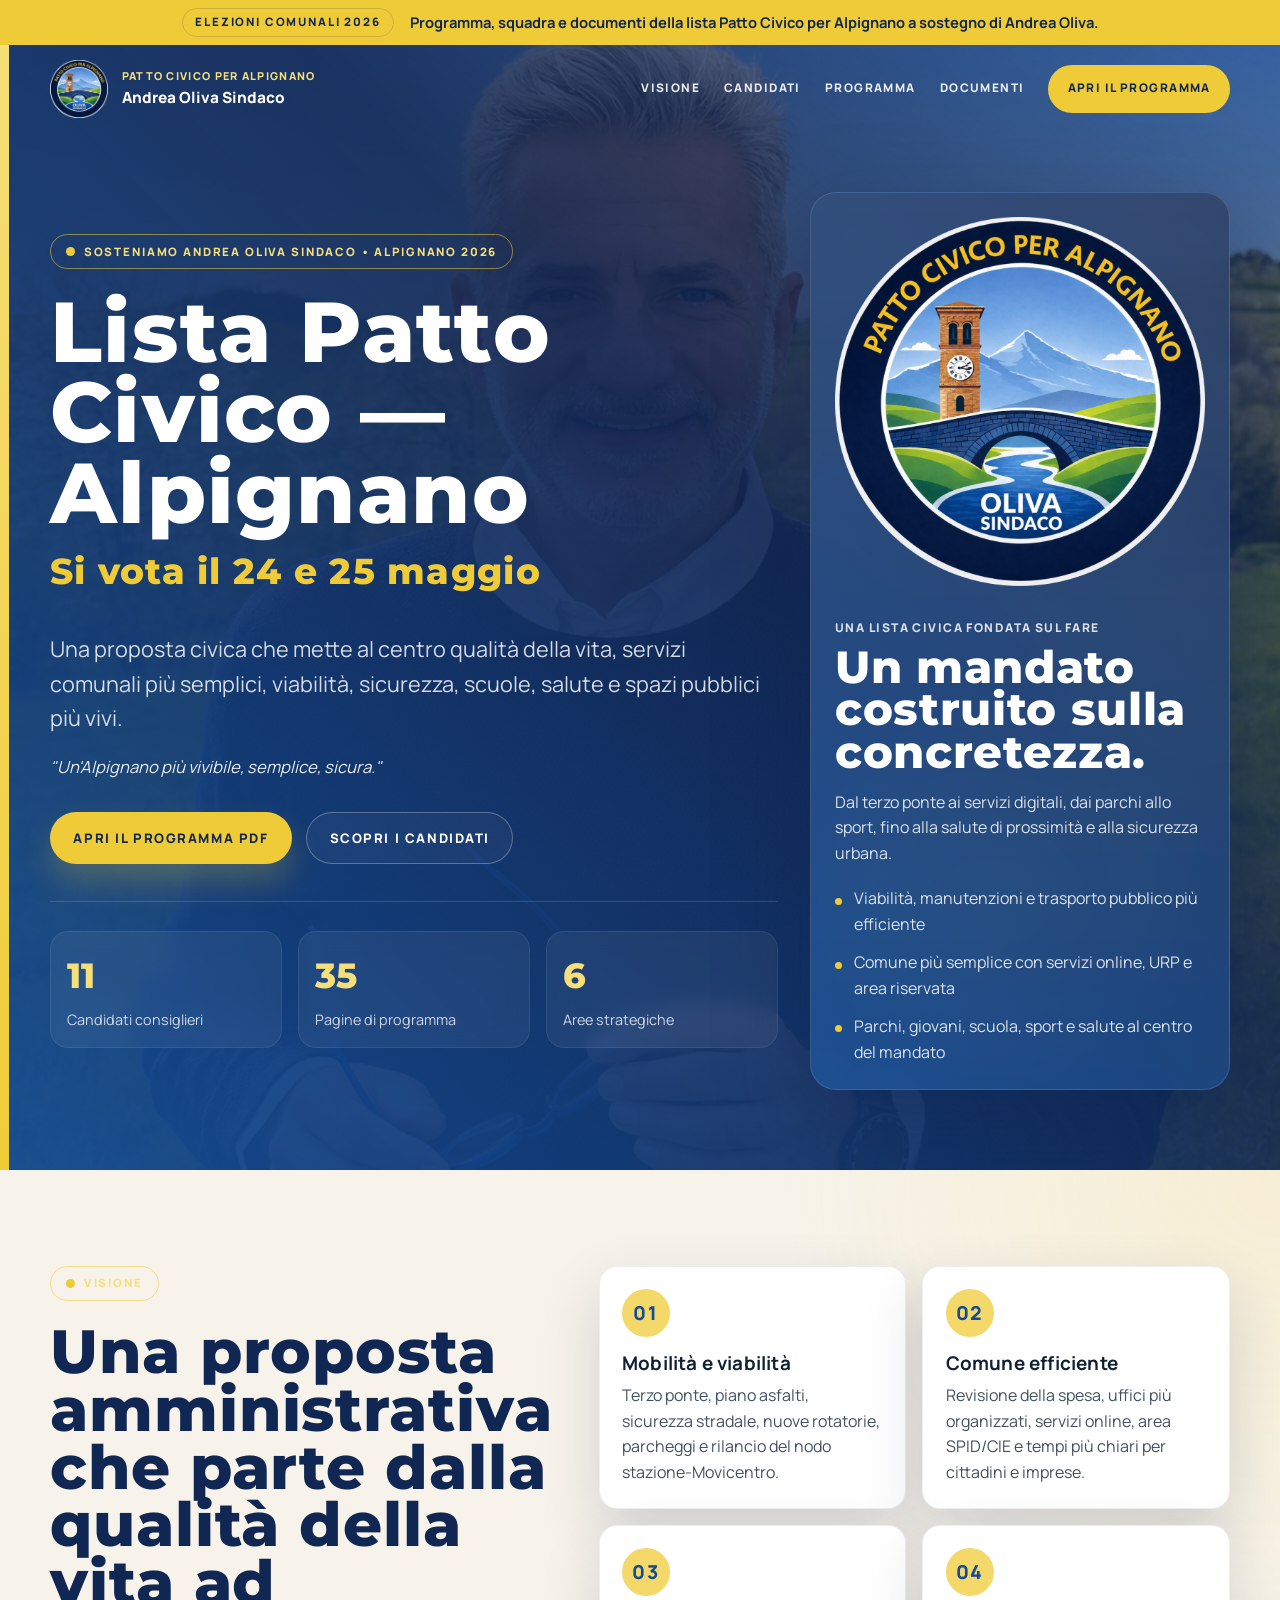
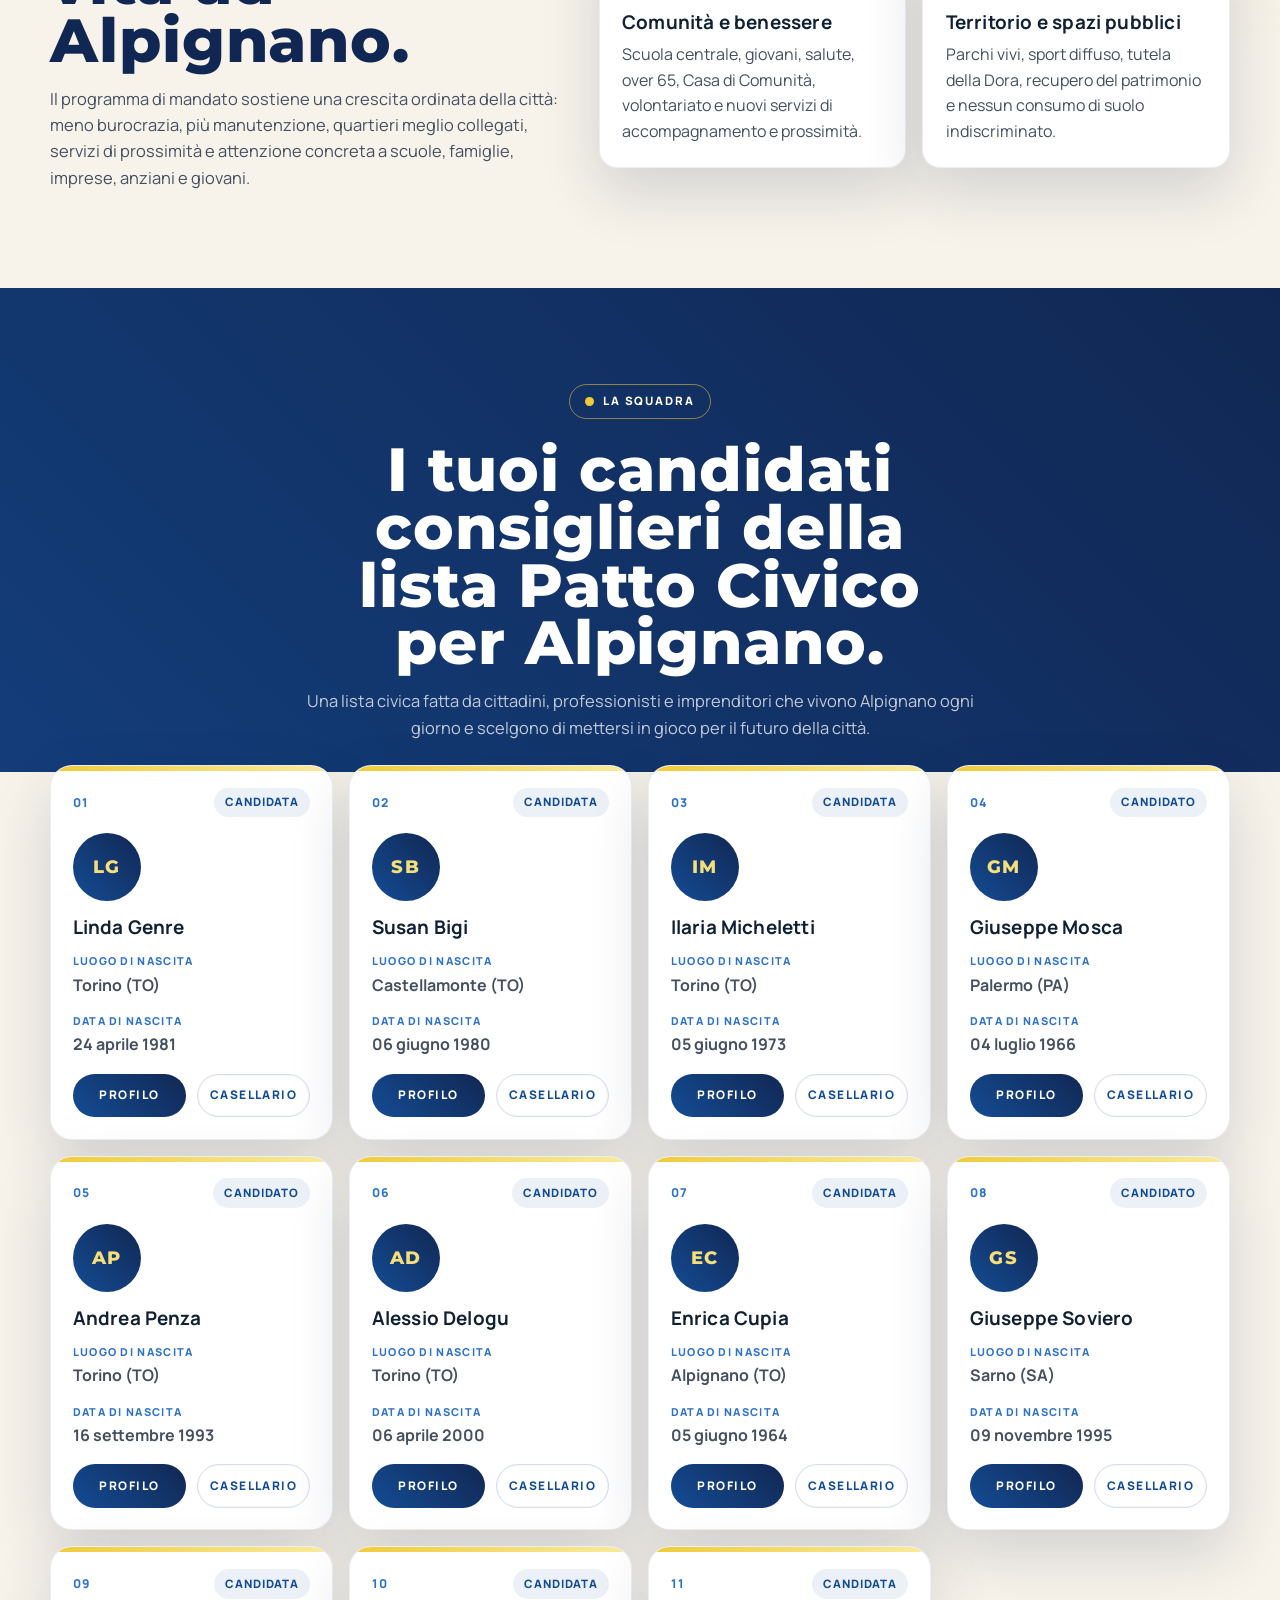
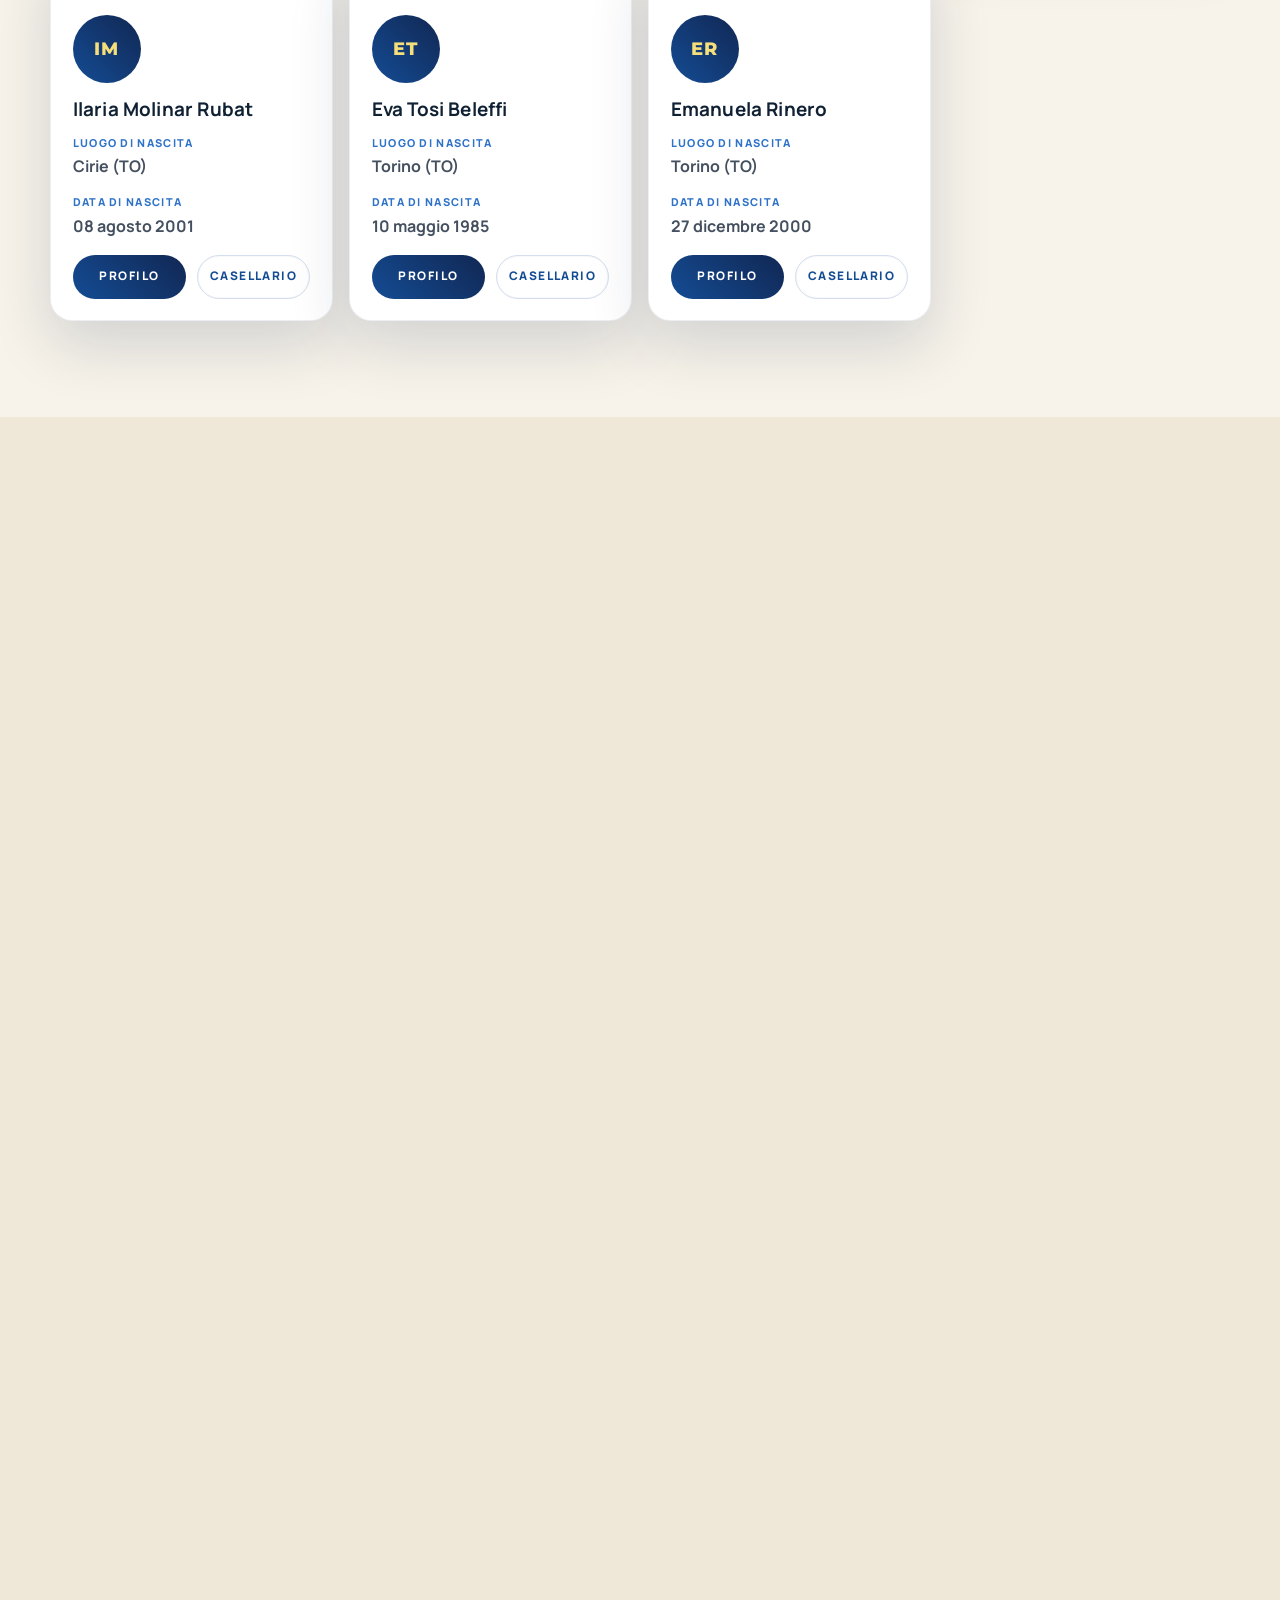
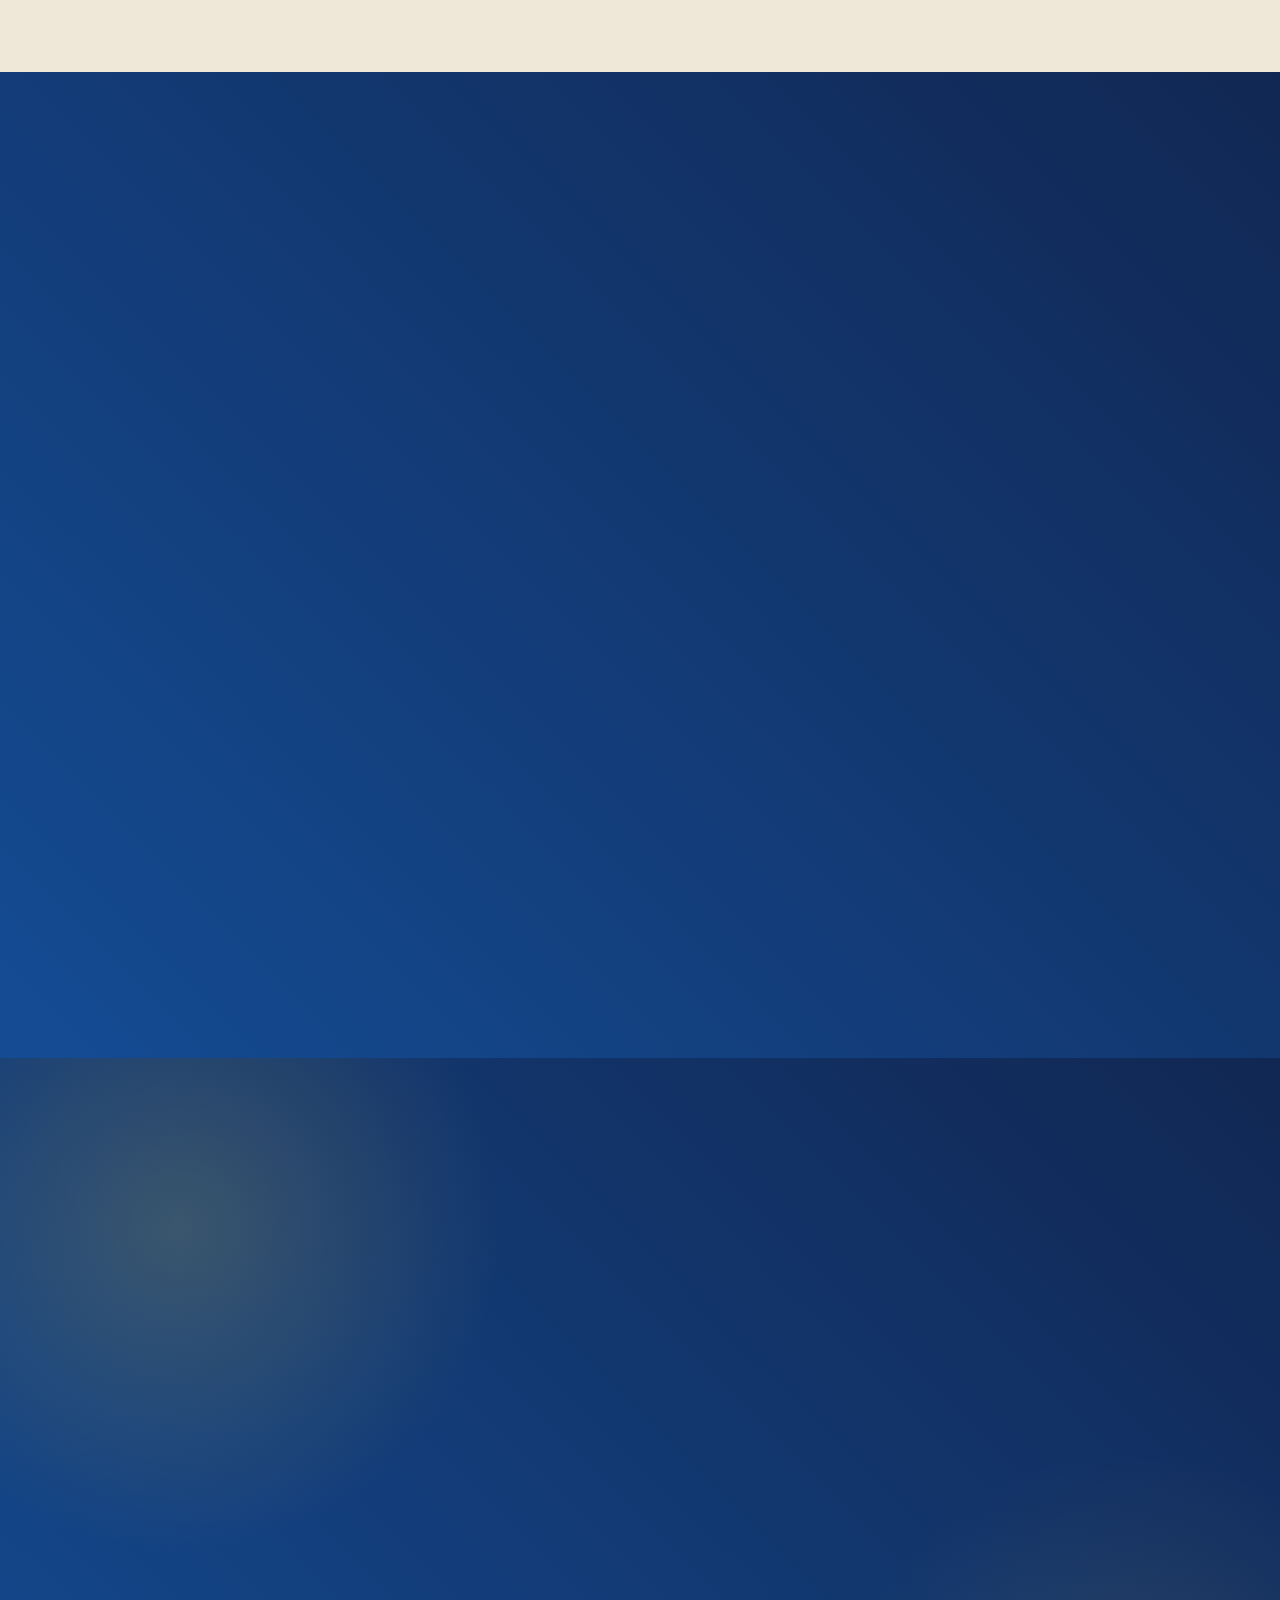
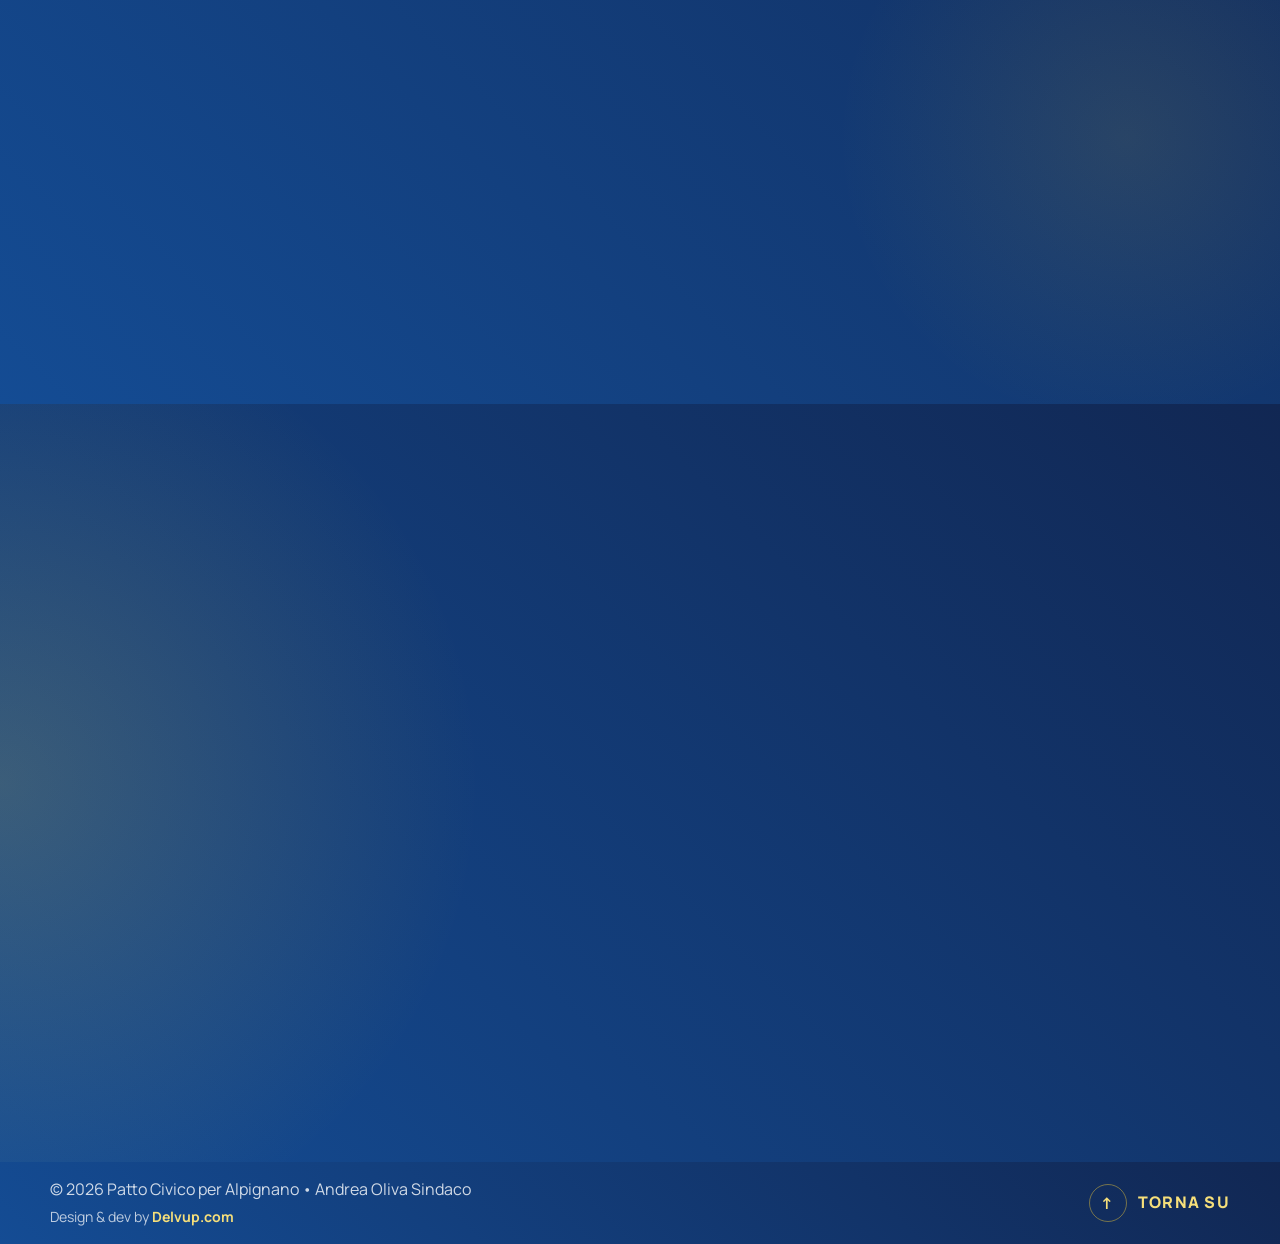
==== commit 351d9ca1: "Add Ilaria Micheletti profile and refine homepage copy" ====
--- a/index.html
+++ b/index.html
@@ -215,7 +215,7 @@
         <div class="container">
           <div class="section-heading section-heading--center reveal">
             <span class="section-kicker">La Squadra</span>
-            <h2>Gli undici candidati consiglieri della lista Patto Civico per Alpignano.</h2>
+            <h2>I tuoi candidati consiglieri della lista Patto Civico per Alpignano.</h2>
             <p>
               Una lista civica fatta da cittadini, professionisti e imprenditori che vivono
               Alpignano ogni giorno e scelgono di mettersi in gioco per il futuro della città.
@@ -659,7 +659,7 @@
         <div class="container split-layout split-layout--wide">
           <div class="manifesto-card reveal">
             <span class="section-kicker">Impegni di Mandato</span>
-            <h2>Una linea amministrativa che unisce manutenzione, ascolto e futuro.</h2>
+            <h2>Amministrare con metodo: curare la città, ascoltare le persone, costruire il futuro.</h2>
             <ol class="manifesto-list">
               <li><strong>Ridurre</strong> i tempi e la complessità dei servizi comunali per famiglie e imprese.</li>
               <li><strong>Investire</strong> su strade, illuminazione, sicurezza urbana e decoro dei quartieri.</li>
@@ -703,8 +703,8 @@
           <div class="vote-banner__copy">
             <span class="section-kicker">Il Voto</span>
             <h2 class="vote-banner__title">
-              <span>Vota Patto Civico</span>
-              <span class="accent vote-banner__title-sub">Il 24 e 25 maggio ad Alpignano</span>
+              <span>Scegli Patto Civico per Alpignano</span>
+              <span class="accent vote-banner__title-sub">Si vota il 24 e 25 maggio</span>
             </h2>
             <p class="vote-banner__lead">
               Scegli una lista civica che sostiene Andrea Oliva Sindaco con una proposta concreta
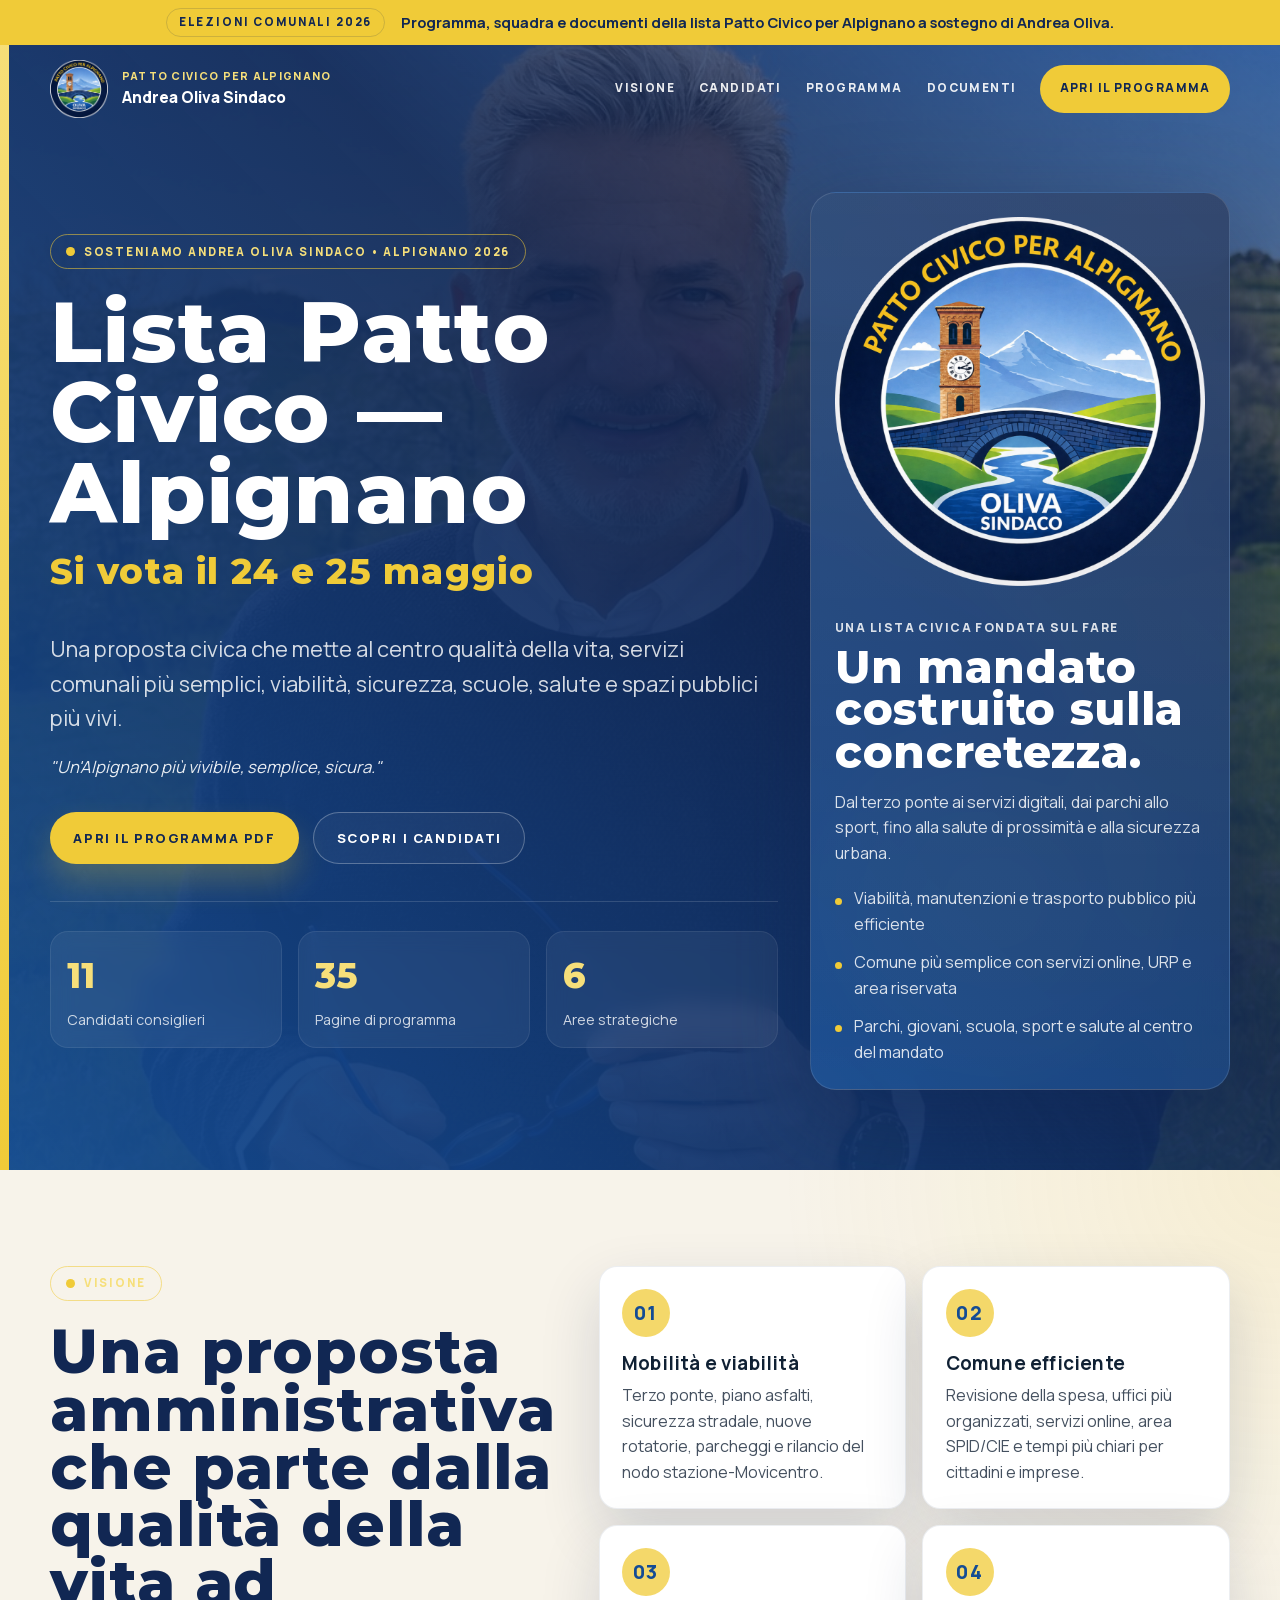
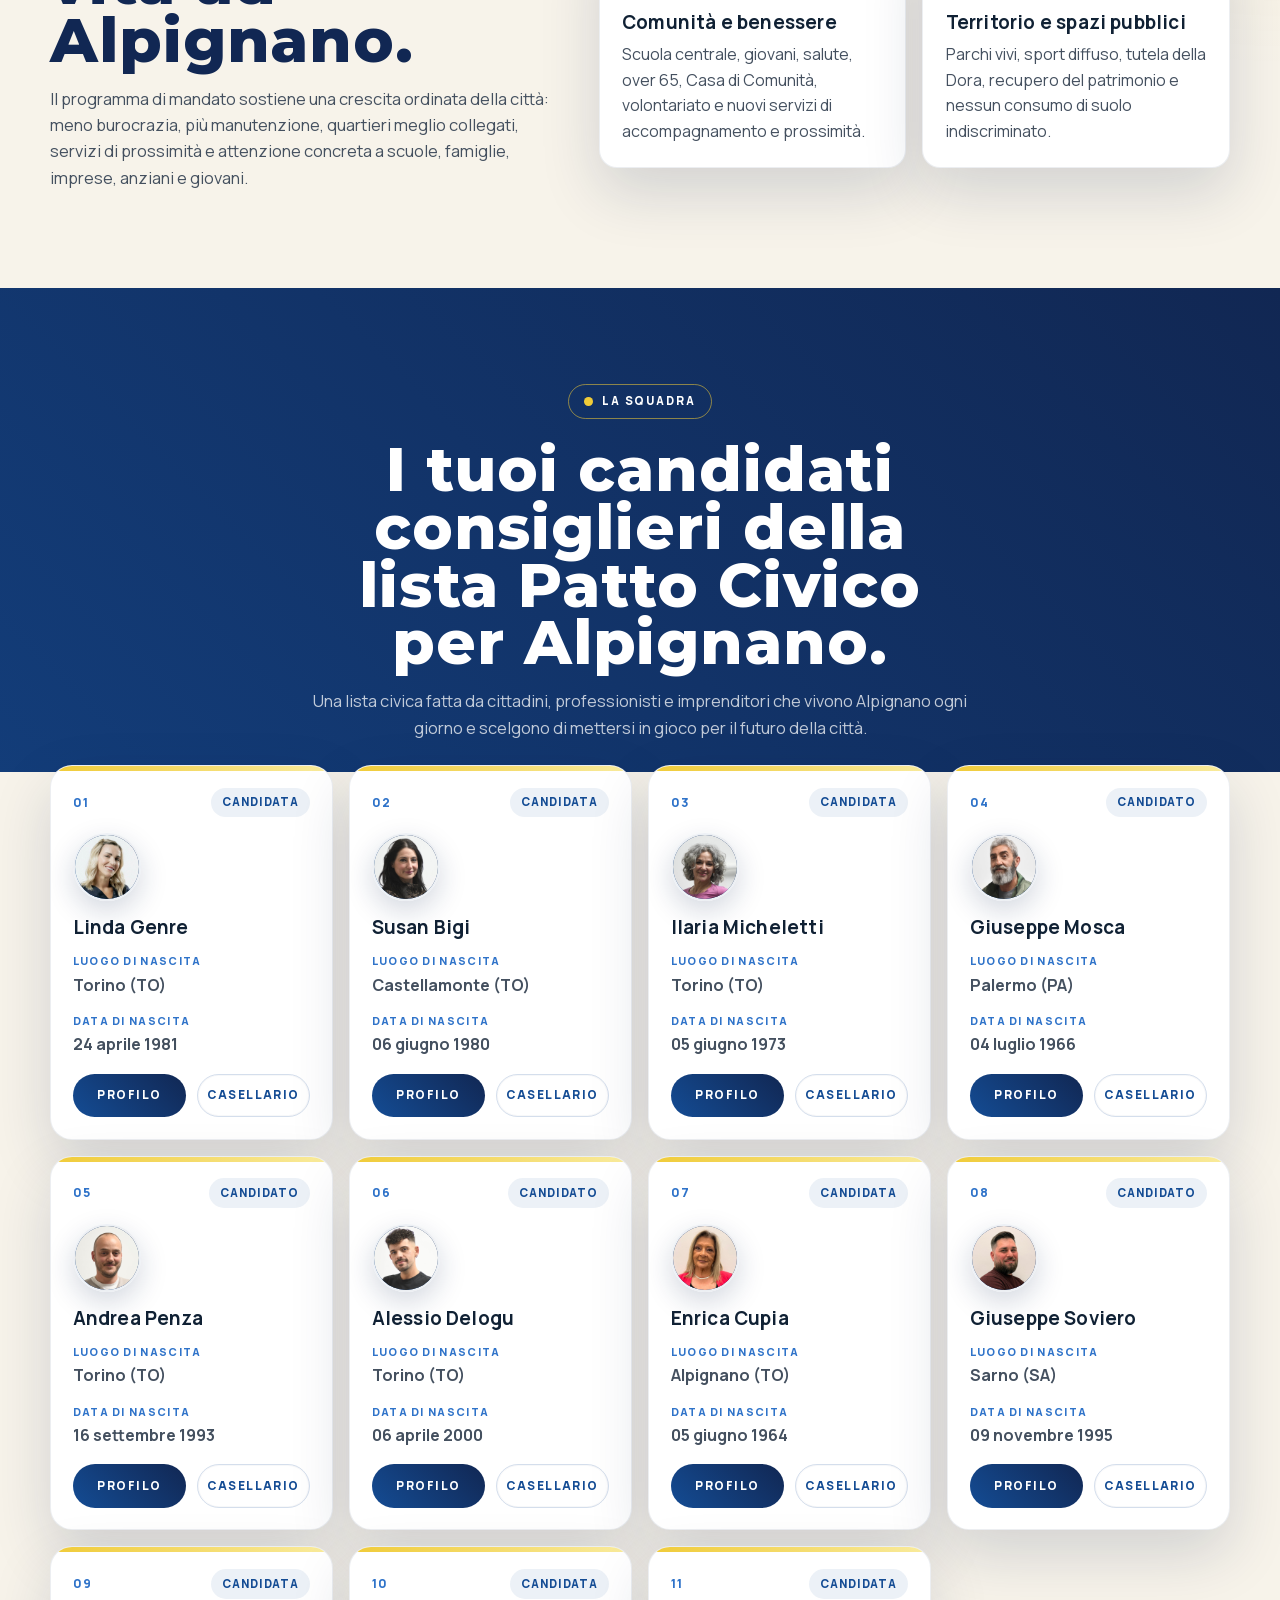
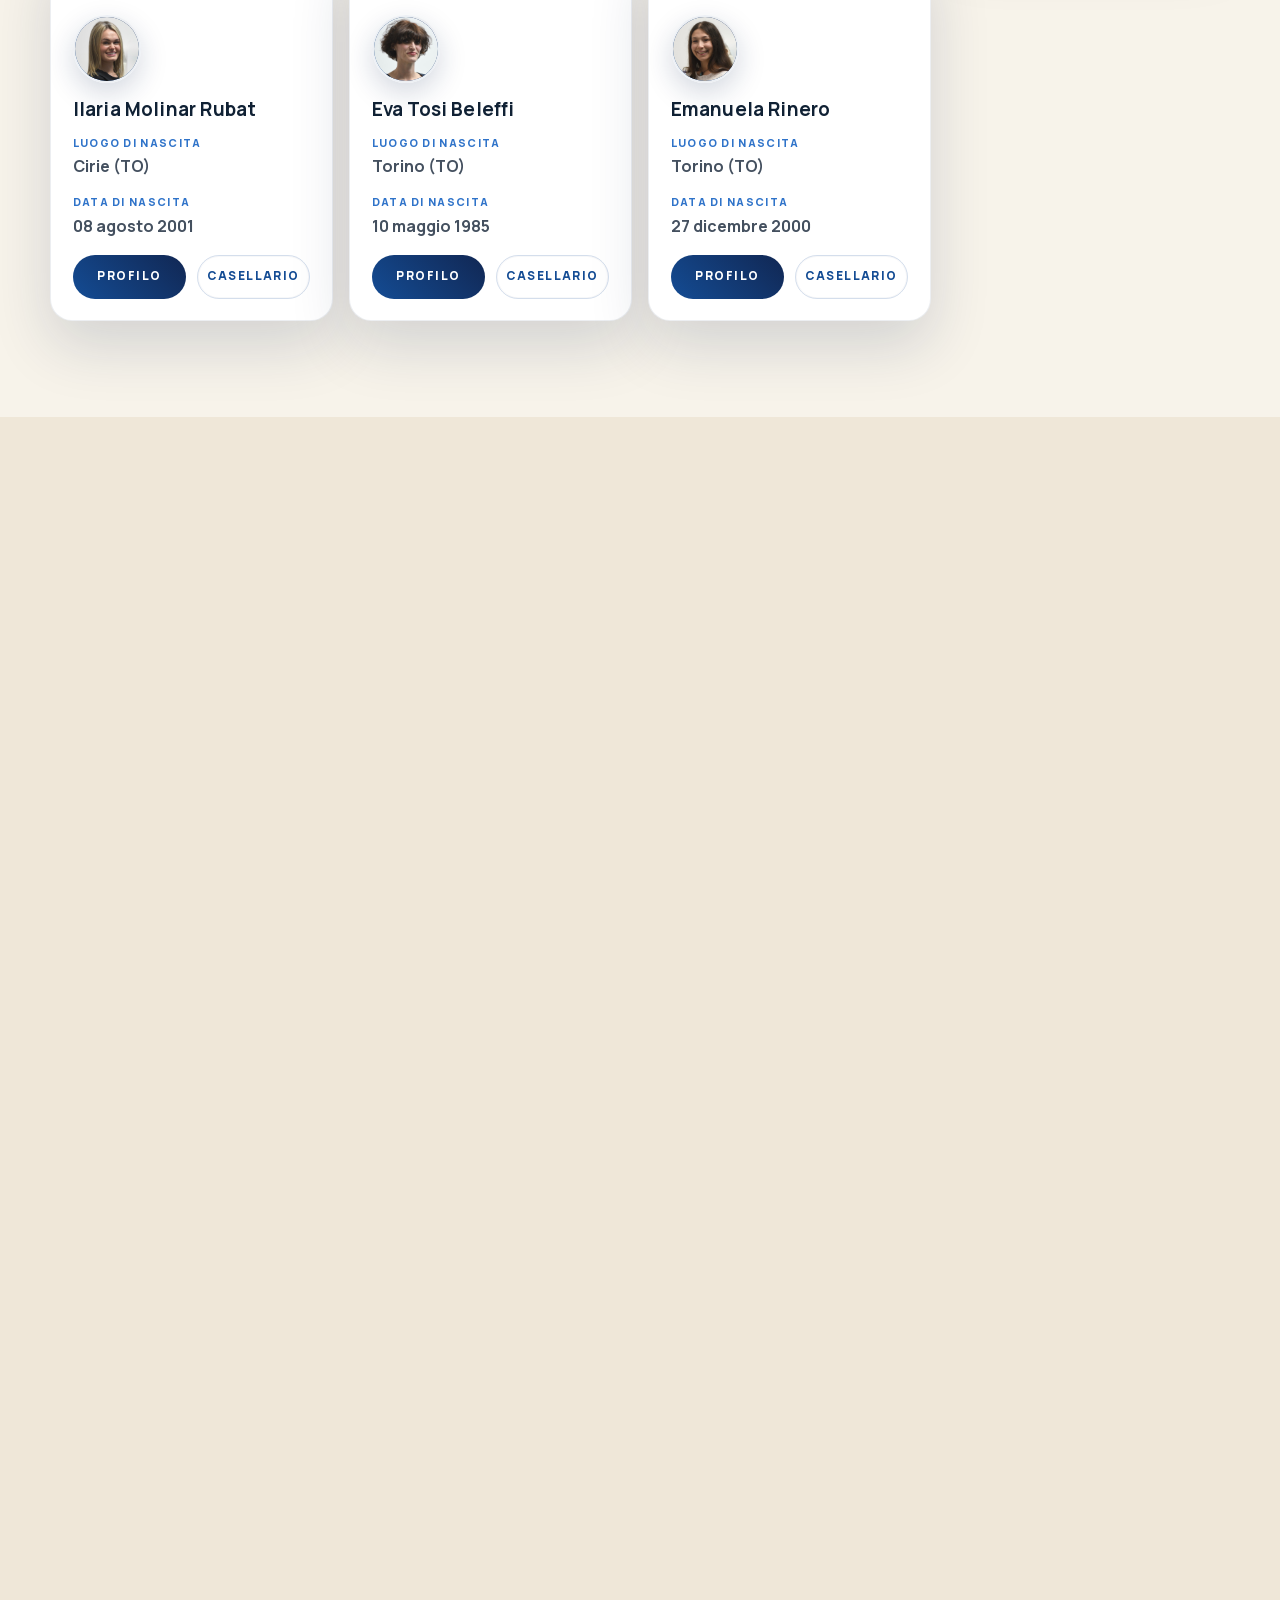
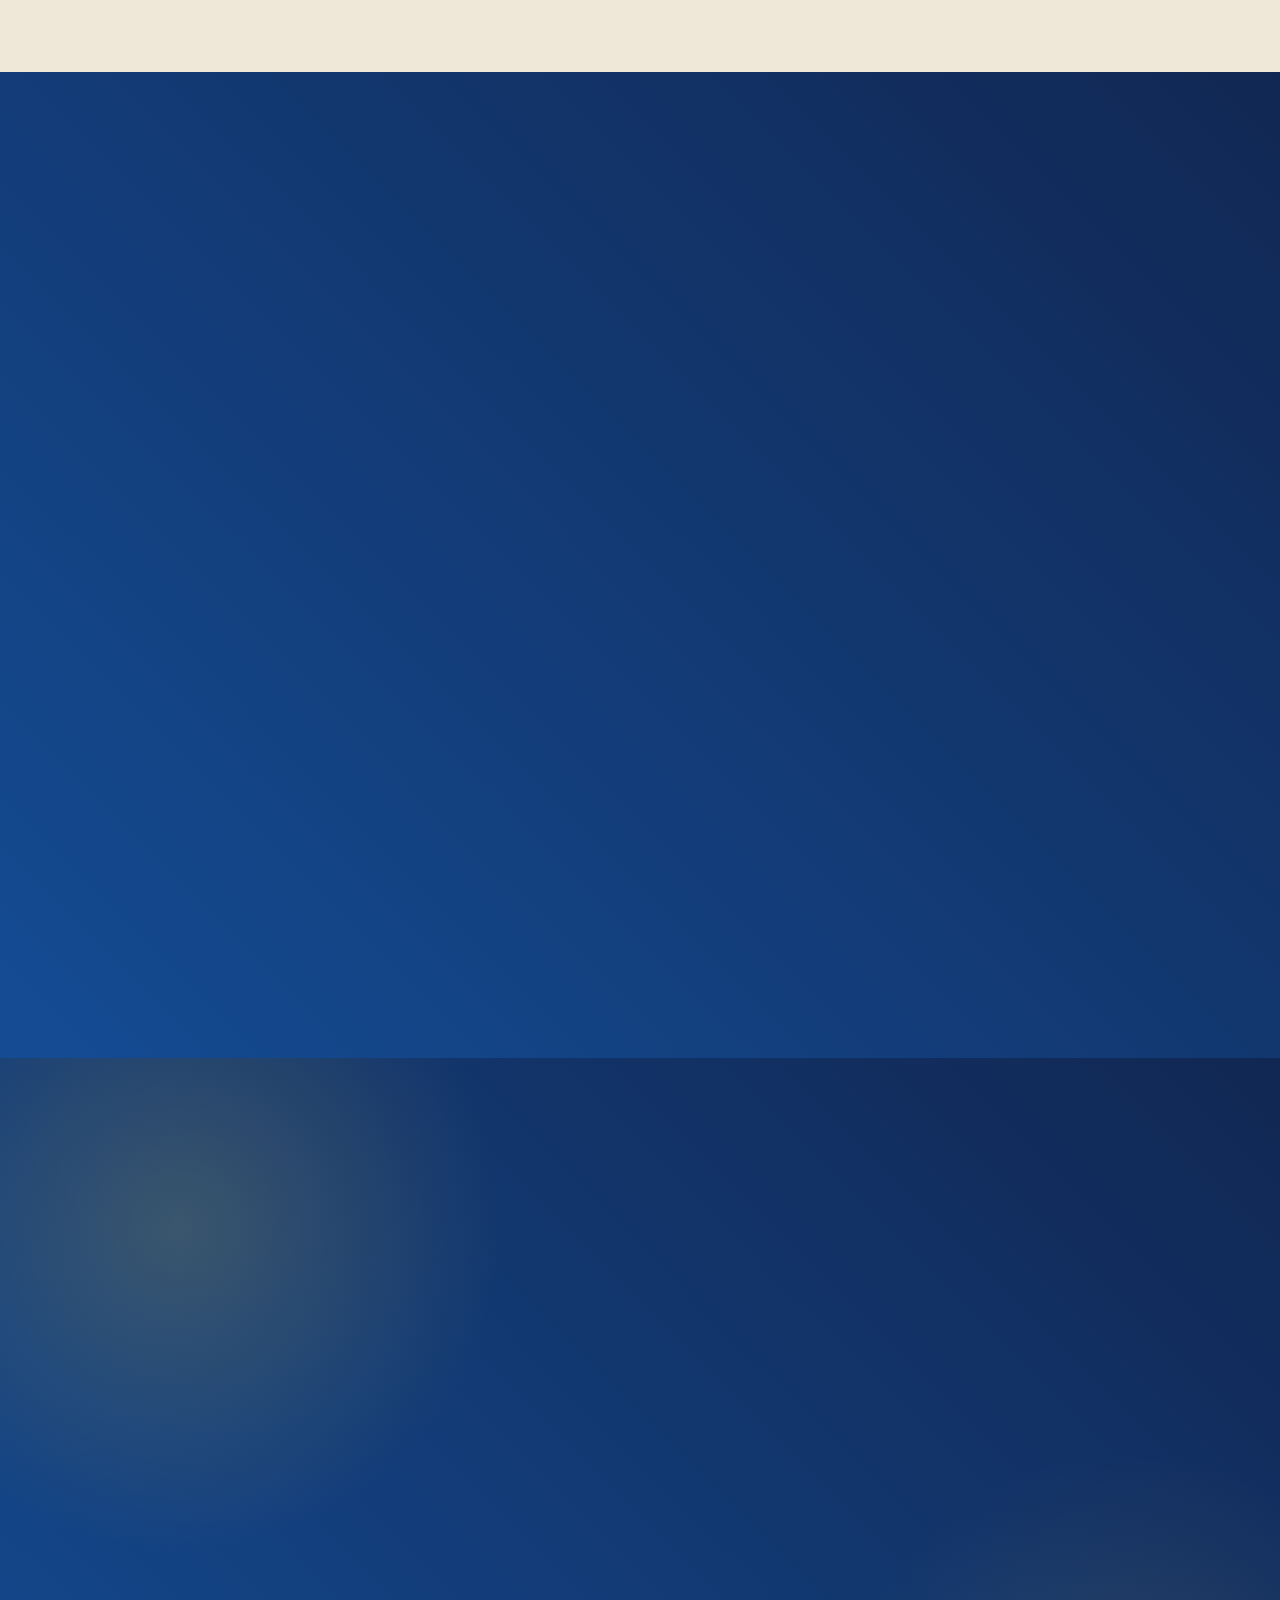
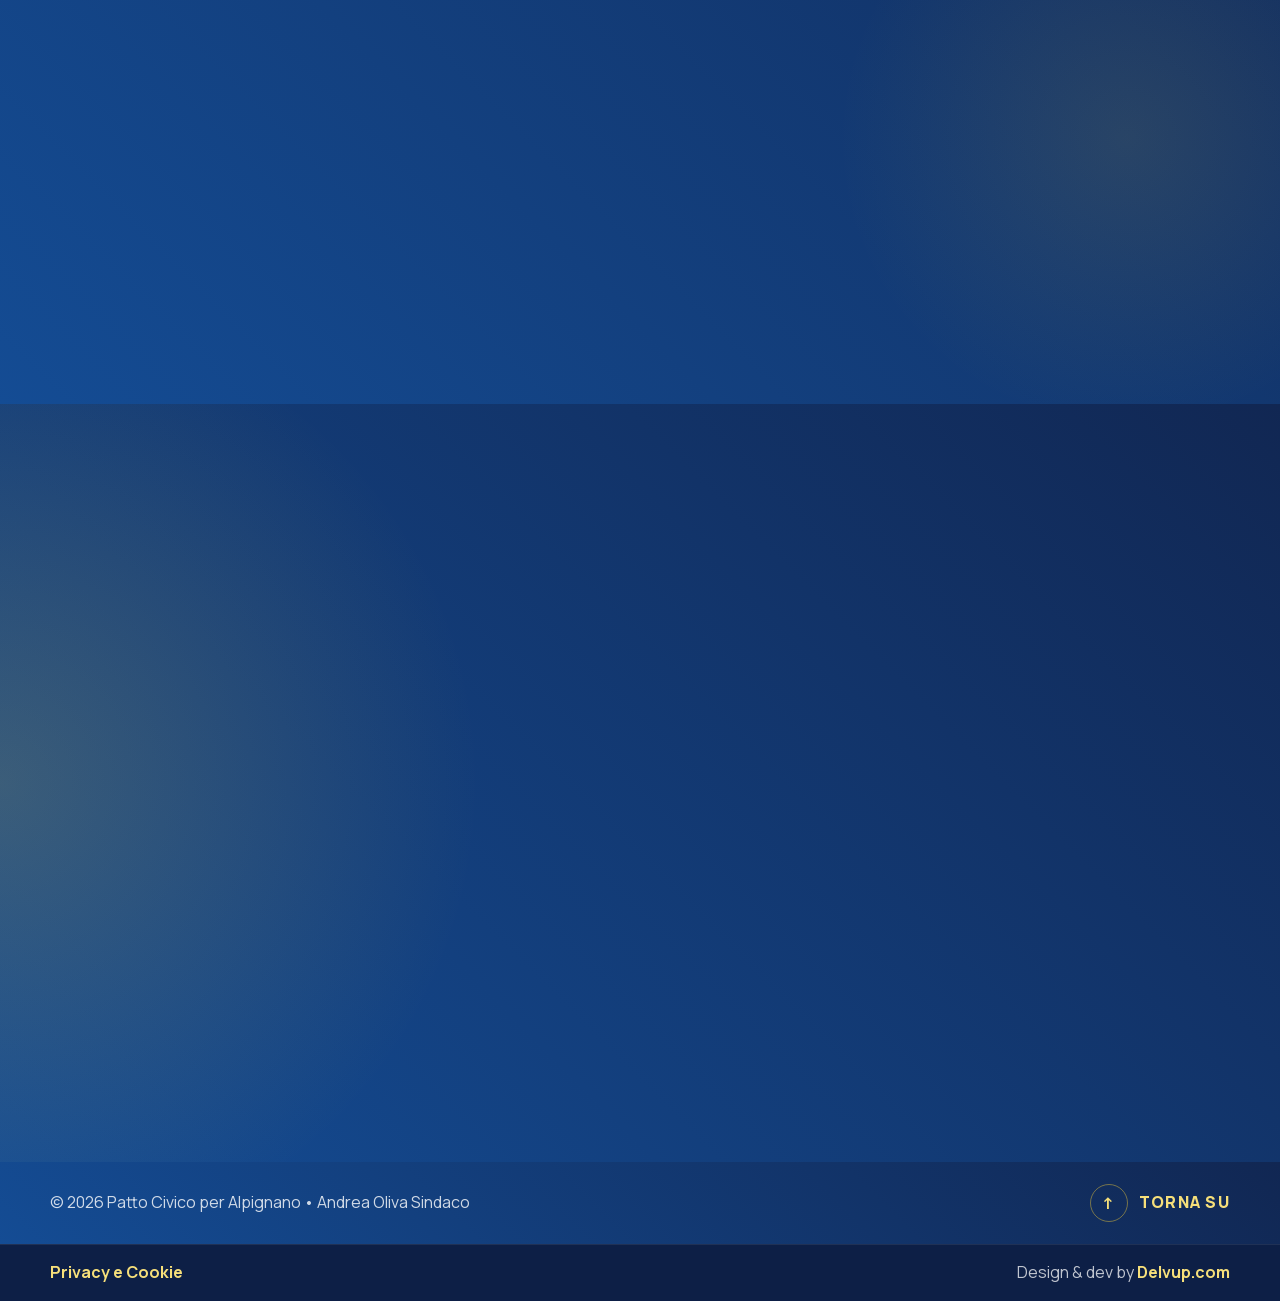
==== commit d50d7b33: "Add candidate photos and privacy page updates" ====
--- a/index.html
+++ b/index.html
@@ -12,30 +12,13 @@
     <link rel="icon" href="assets/logo-lista-patto-civico.png" type="image/png" />
     <link rel="shortcut icon" href="assets/logo-lista-patto-civico.png" />
     <link rel="apple-touch-icon" href="assets/logo-lista-patto-civico.png" />
-    <link rel="preconnect" href="https://fonts.googleapis.com" />
-    <link rel="preconnect" href="https://fonts.gstatic.com" crossorigin />
-    <link
-      rel="preload"
-      as="style"
-      href="https://fonts.googleapis.com/css2?family=Manrope:wght@400;500;700;800&amp;family=Montserrat:wght@800&amp;display=swap"
-    />
-    <link
-      rel="stylesheet"
-      href="https://fonts.googleapis.com/css2?family=Manrope:wght@400;500;700;800&amp;family=Montserrat:wght@800&amp;display=swap"
-      media="print"
-      onload="this.media='all'"
-    />
-    <noscript>
-      <link
-        rel="stylesheet"
-        href="https://fonts.googleapis.com/css2?family=Manrope:wght@400;500;700;800&amp;family=Montserrat:wght@800&amp;display=swap"
-      />
-    </noscript>
-    <link rel="stylesheet" href="style.css?v=20260430b" />
+    <link rel="preload" href="assets/fonts/manrope-latin.woff2" as="font" type="font/woff2" crossorigin />
+    <link rel="preload" href="assets/fonts/montserrat-800-latin.woff2" as="font" type="font/woff2" crossorigin />
+    <link rel="stylesheet" href="style.css?v=20260510a" />
     <script>
       document.documentElement.classList.add("js-enabled");
     </script>
-    <script defer src="script.js?v=20260429f"></script>
+    <script defer src="script.js?v=20260510a"></script>
   </head>
   <body>
     <header class="site-header" id="top">
@@ -228,7 +211,9 @@
                 <span class="candidate-card__number">01</span>
                 <span class="candidate-card__tag">Candidata</span>
               </div>
-              <div class="candidate-card__avatar">LG</div>
+              <div class="candidate-card__avatar">
+                <img src="assets/candidates/linda-genre.jpg" alt="" width="720" height="720" loading="lazy" decoding="async" />
+              </div>
               <h3>Linda Genre</h3>
               <div class="candidate-card__meta">
                 <span class="candidate-card__meta-label">Luogo di nascita</span>
@@ -261,7 +246,9 @@
                 <span class="candidate-card__number">02</span>
                 <span class="candidate-card__tag">Candidata</span>
               </div>
-              <div class="candidate-card__avatar">SB</div>
+              <div class="candidate-card__avatar">
+                <img src="assets/candidates/susan-bigi.jpg" alt="" width="720" height="720" loading="lazy" decoding="async" />
+              </div>
               <h3>Susan Bigi</h3>
               <div class="candidate-card__meta">
                 <span class="candidate-card__meta-label">Luogo di nascita</span>
@@ -294,7 +281,9 @@
                 <span class="candidate-card__number">03</span>
                 <span class="candidate-card__tag">Candidata</span>
               </div>
-              <div class="candidate-card__avatar">IM</div>
+              <div class="candidate-card__avatar">
+                <img src="assets/candidates/ilaria-micheletti.jpg" alt="" width="720" height="720" loading="lazy" decoding="async" />
+              </div>
               <h3>Ilaria Micheletti</h3>
               <div class="candidate-card__meta">
                 <span class="candidate-card__meta-label">Luogo di nascita</span>
@@ -327,7 +316,9 @@
                 <span class="candidate-card__number">04</span>
                 <span class="candidate-card__tag">Candidato</span>
               </div>
-              <div class="candidate-card__avatar">GM</div>
+              <div class="candidate-card__avatar">
+                <img src="assets/candidates/giuseppe-mosca.jpg" alt="" width="720" height="720" loading="lazy" decoding="async" />
+              </div>
               <h3>Giuseppe Mosca</h3>
               <div class="candidate-card__meta">
                 <span class="candidate-card__meta-label">Luogo di nascita</span>
@@ -360,7 +351,9 @@
                 <span class="candidate-card__number">05</span>
                 <span class="candidate-card__tag">Candidato</span>
               </div>
-              <div class="candidate-card__avatar">AP</div>
+              <div class="candidate-card__avatar">
+                <img src="assets/candidates/andrea-penza.jpg" alt="" width="720" height="720" loading="lazy" decoding="async" />
+              </div>
               <h3>Andrea Penza</h3>
               <div class="candidate-card__meta">
                 <span class="candidate-card__meta-label">Luogo di nascita</span>
@@ -393,7 +386,9 @@
                 <span class="candidate-card__number">06</span>
                 <span class="candidate-card__tag">Candidato</span>
               </div>
-              <div class="candidate-card__avatar">AD</div>
+              <div class="candidate-card__avatar">
+                <img src="assets/candidates/alessio-delogu.jpg" alt="" width="720" height="720" loading="lazy" decoding="async" />
+              </div>
               <h3>Alessio Delogu</h3>
               <div class="candidate-card__meta">
                 <span class="candidate-card__meta-label">Luogo di nascita</span>
@@ -426,7 +421,9 @@
                 <span class="candidate-card__number">07</span>
                 <span class="candidate-card__tag">Candidata</span>
               </div>
-              <div class="candidate-card__avatar">EC</div>
+              <div class="candidate-card__avatar">
+                <img src="assets/candidates/enrica-cupia.jpg" alt="" width="720" height="720" loading="lazy" decoding="async" />
+              </div>
               <h3>Enrica Cupia</h3>
               <div class="candidate-card__meta">
                 <span class="candidate-card__meta-label">Luogo di nascita</span>
@@ -459,7 +456,9 @@
                 <span class="candidate-card__number">08</span>
                 <span class="candidate-card__tag">Candidato</span>
               </div>
-              <div class="candidate-card__avatar">GS</div>
+              <div class="candidate-card__avatar">
+                <img src="assets/candidates/giuseppe-soviero.jpg" alt="" width="720" height="720" loading="lazy" decoding="async" />
+              </div>
               <h3>Giuseppe Soviero</h3>
               <div class="candidate-card__meta">
                 <span class="candidate-card__meta-label">Luogo di nascita</span>
@@ -492,7 +491,9 @@
                 <span class="candidate-card__number">09</span>
                 <span class="candidate-card__tag">Candidata</span>
               </div>
-              <div class="candidate-card__avatar">IM</div>
+              <div class="candidate-card__avatar">
+                <img src="assets/candidates/ilaria-molinar.jpg" alt="" width="720" height="720" loading="lazy" decoding="async" />
+              </div>
               <h3>Ilaria Molinar Rubat</h3>
               <div class="candidate-card__meta">
                 <span class="candidate-card__meta-label">Luogo di nascita</span>
@@ -525,7 +526,9 @@
                 <span class="candidate-card__number">10</span>
                 <span class="candidate-card__tag">Candidata</span>
               </div>
-              <div class="candidate-card__avatar">ET</div>
+              <div class="candidate-card__avatar">
+                <img src="assets/candidates/eva-tosi-beleffi.jpg" alt="" width="720" height="720" loading="lazy" decoding="async" />
+              </div>
               <h3>Eva Tosi Beleffi</h3>
               <div class="candidate-card__meta">
                 <span class="candidate-card__meta-label">Luogo di nascita</span>
@@ -558,7 +561,9 @@
                 <span class="candidate-card__number">11</span>
                 <span class="candidate-card__tag">Candidata</span>
               </div>
-              <div class="candidate-card__avatar">ER</div>
+              <div class="candidate-card__avatar">
+                <img src="assets/candidates/emanuela-rinero.jpg" alt="" width="720" height="720" loading="lazy" decoding="async" />
+              </div>
               <h3>Emanuela Rinero</h3>
               <div class="candidate-card__meta">
                 <span class="candidate-card__meta-label">Luogo di nascita</span>
@@ -807,10 +812,6 @@
       <div class="container site-footer__inner">
         <div class="site-footer__meta">
           <p>© <span id="current-year"></span> Patto Civico per Alpignano • Andrea Oliva Sindaco</p>
-          <p class="site-footer__credit">
-            Design &amp; dev by
-            <a href="https://delvup.com" target="_blank" rel="noreferrer">Delvup.com</a>
-          </p>
         </div>
         <button class="scroll-top" type="button" data-scroll-top aria-label="Torna in cima">
           <span class="scroll-top__icon" aria-hidden="true">↑</span>
@@ -818,5 +819,15 @@
         </button>
       </div>
     </footer>
+
+    <div class="site-bottombar">
+      <div class="container site-bottombar__inner">
+        <a href="privacy.html">Privacy e Cookie</a>
+        <p class="site-bottombar__credit">
+          Design &amp; dev by
+          <a href="https://delvup.com" target="_blank" rel="noreferrer">Delvup.com</a>
+        </p>
+      </div>
+    </div>
   </body>
 </html>
--- a/style.css
+++ b/style.css
@@ -1,3 +1,43 @@
+@font-face {
+  font-family: "Manrope";
+  font-style: normal;
+  font-weight: 400;
+  font-display: swap;
+  src: url("assets/fonts/manrope-latin.woff2") format("woff2");
+}
+
+@font-face {
+  font-family: "Manrope";
+  font-style: normal;
+  font-weight: 500;
+  font-display: swap;
+  src: url("assets/fonts/manrope-latin.woff2") format("woff2");
+}
+
+@font-face {
+  font-family: "Manrope";
+  font-style: normal;
+  font-weight: 700;
+  font-display: swap;
+  src: url("assets/fonts/manrope-latin.woff2") format("woff2");
+}
+
+@font-face {
+  font-family: "Manrope";
+  font-style: normal;
+  font-weight: 800;
+  font-display: swap;
+  src: url("assets/fonts/manrope-latin.woff2") format("woff2");
+}
+
+@font-face {
+  font-family: "Montserrat";
+  font-style: normal;
+  font-weight: 800;
+  font-display: swap;
+  src: url("assets/fonts/montserrat-800-latin.woff2") format("woff2");
+}
+
 :root {
   --navy-950: #112753;
   --navy-900: #144c94;
@@ -684,11 +724,20 @@
   margin-top: 1rem;
   border-radius: 50%;
   background: var(--brand-gradient);
+  border: 2px solid rgba(255, 255, 255, 0.92);
   color: var(--gold-300);
   font-family: "Montserrat", sans-serif;
   font-size: 1.15rem;
   font-weight: 800;
   letter-spacing: 0.08em;
+  overflow: hidden;
+  box-shadow: 0 10px 28px rgba(17, 39, 83, 0.18);
+}
+
+.candidate-card__avatar img {
+  width: 100%;
+  height: 100%;
+  object-fit: cover;
 }
 
 .candidate-card strong {
@@ -1007,6 +1056,34 @@
   font-weight: 700;
 }
 
+.site-bottombar {
+  background: #0d1f46;
+  color: rgba(255, 255, 255, 0.74);
+  border-top: 1px solid rgba(255, 255, 255, 0.08);
+}
+
+.site-bottombar__inner {
+  display: flex;
+  align-items: center;
+  justify-content: space-between;
+  gap: 1rem;
+  min-height: 56px;
+  padding: 0.75rem 0;
+}
+
+.site-bottombar__inner p {
+  margin: 0;
+}
+
+.site-bottombar__inner a {
+  color: var(--gold-300);
+  font-weight: 700;
+}
+
+.site-bottombar__credit {
+  text-align: right;
+}
+
 .scroll-top {
   display: inline-flex;
   align-items: center;
@@ -1094,6 +1171,59 @@
   margin-top: 2rem;
 }
 
+.policy-grid {
+  display: grid;
+  grid-template-columns: repeat(2, minmax(0, 1fr));
+  gap: 1rem;
+  margin-top: 2rem;
+}
+
+.policy-card {
+  padding: 1.35rem 1.4rem;
+  border-radius: var(--radius-md);
+  background: var(--white);
+  border: 1px solid rgba(17, 39, 83, 0.08);
+  box-shadow: var(--shadow-soft);
+}
+
+.policy-card--wide {
+  grid-column: 1 / -1;
+}
+
+.policy-card h2 {
+  margin: 0 0 0.75rem;
+  font-family: "Montserrat", "Avenir Next", sans-serif;
+  font-size: clamp(1.25rem, 2vw, 1.7rem);
+  font-weight: 800;
+  letter-spacing: 0.015em;
+  color: var(--navy-950);
+}
+
+.policy-card p + p {
+  margin-top: 0.75rem;
+}
+
+.policy-card p,
+.policy-card li {
+  color: var(--ink-700);
+}
+
+.policy-list {
+  margin: 0;
+  padding-left: 1.1rem;
+}
+
+.policy-list li + li {
+  margin-top: 0.5rem;
+}
+
+.policy-note {
+  padding: 0.95rem 1rem;
+  border-radius: 16px;
+  background: rgba(20, 76, 148, 0.06);
+  border: 1px solid rgba(20, 76, 148, 0.1);
+}
+
 .docs-section h2 {
   margin: 0;
   font-family: "Montserrat", "Avenir Next", sans-serif;
@@ -1211,6 +1341,13 @@
   font-size: 2rem;
   font-weight: 800;
   letter-spacing: 0.08em;
+  overflow: hidden;
+}
+
+.profile-spotlight__avatar img {
+  width: 100%;
+  height: 100%;
+  object-fit: cover;
 }
 
 .profile-spotlight__role {
@@ -1455,6 +1592,20 @@
     background: rgba(255, 255, 255, 0.03);
   }
 
+  .site-nav .nav-cta {
+    display: flex;
+    align-items: center;
+    justify-content: center;
+    background: var(--gold-500);
+    color: var(--navy-950) !important;
+  }
+
+  .site-nav .nav-cta:hover,
+  .site-nav .nav-cta:focus-visible {
+    color: var(--navy-950) !important;
+    background: #f7d75d;
+  }
+
   .site-nav.is-open {
     opacity: 1;
     pointer-events: auto;
@@ -1530,7 +1681,21 @@
     padding: 1rem 0;
   }
 
+  .site-bottombar__inner {
+    flex-direction: column;
+    justify-content: center;
+    text-align: center;
+  }
+
+  .site-bottombar__credit {
+    text-align: center;
+  }
+
   .docs-list {
+    grid-template-columns: 1fr;
+  }
+
+  .policy-grid {
     grid-template-columns: 1fr;
   }
 }
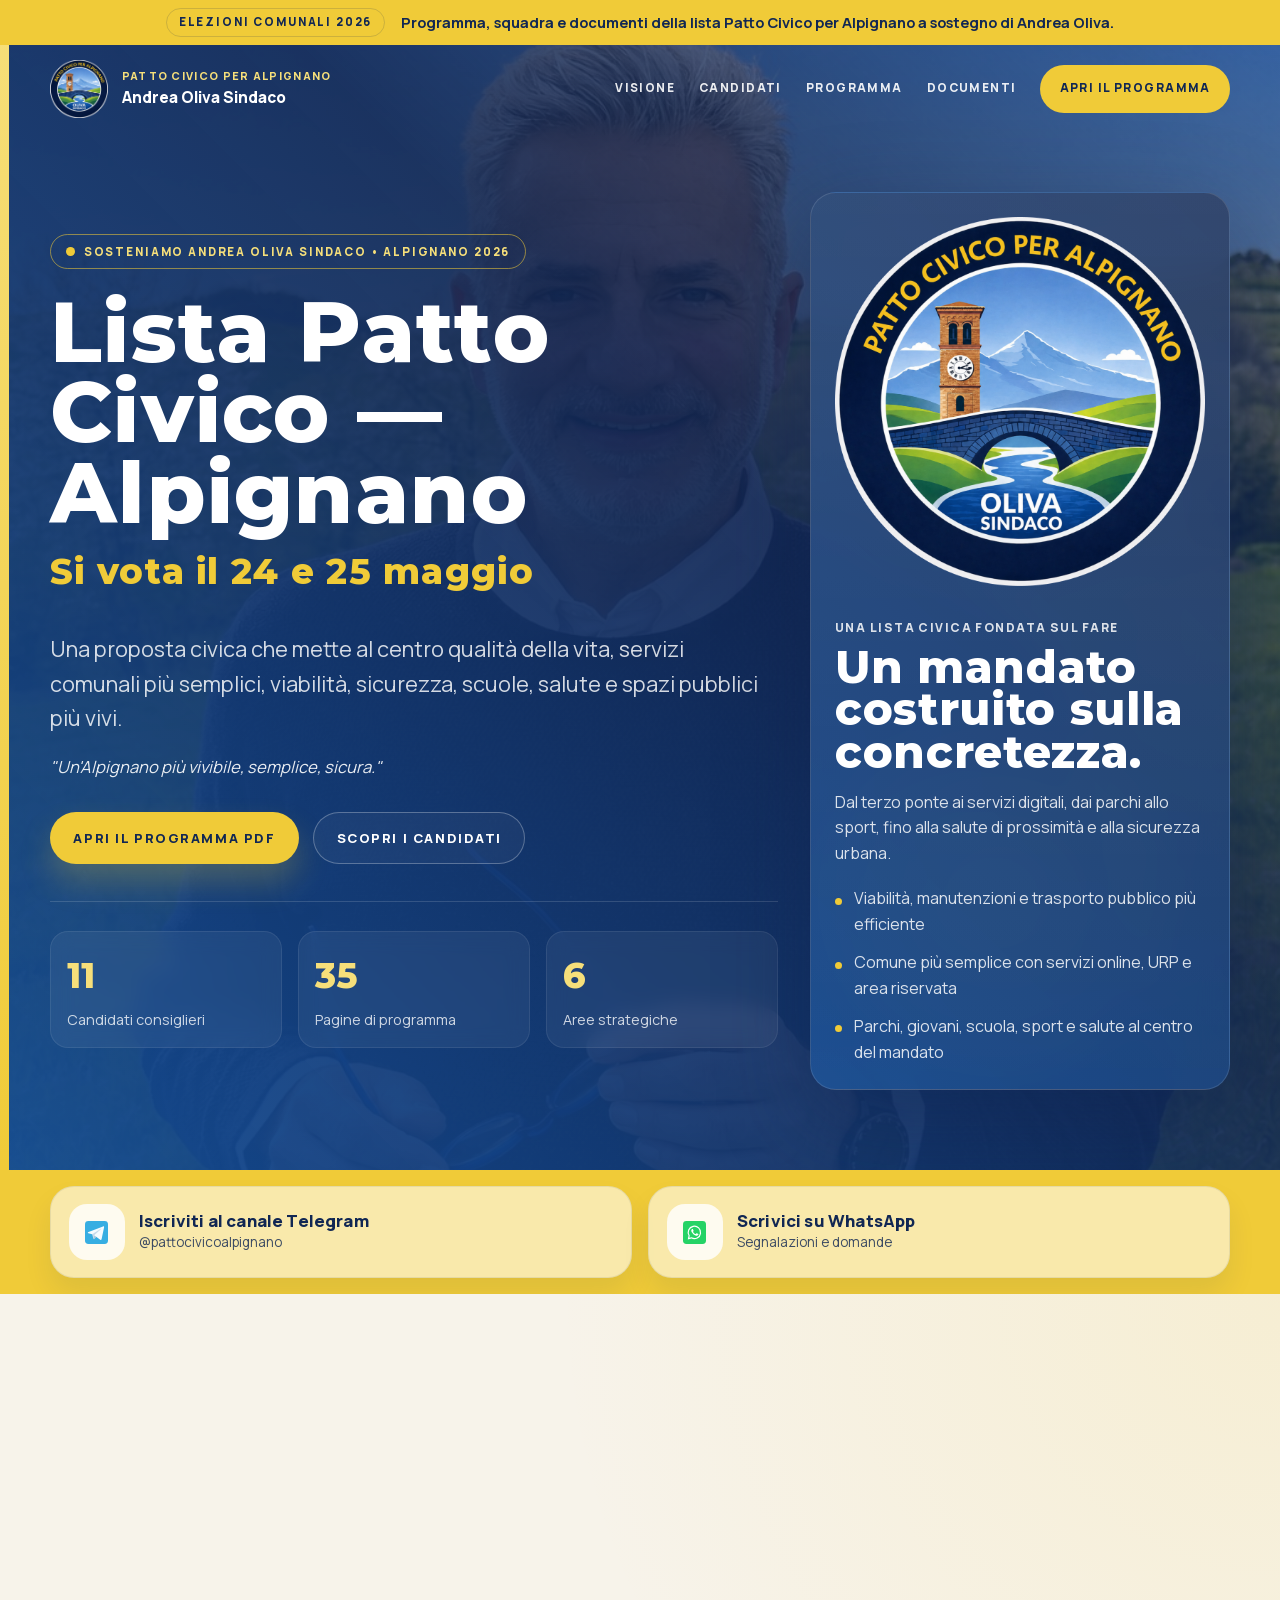
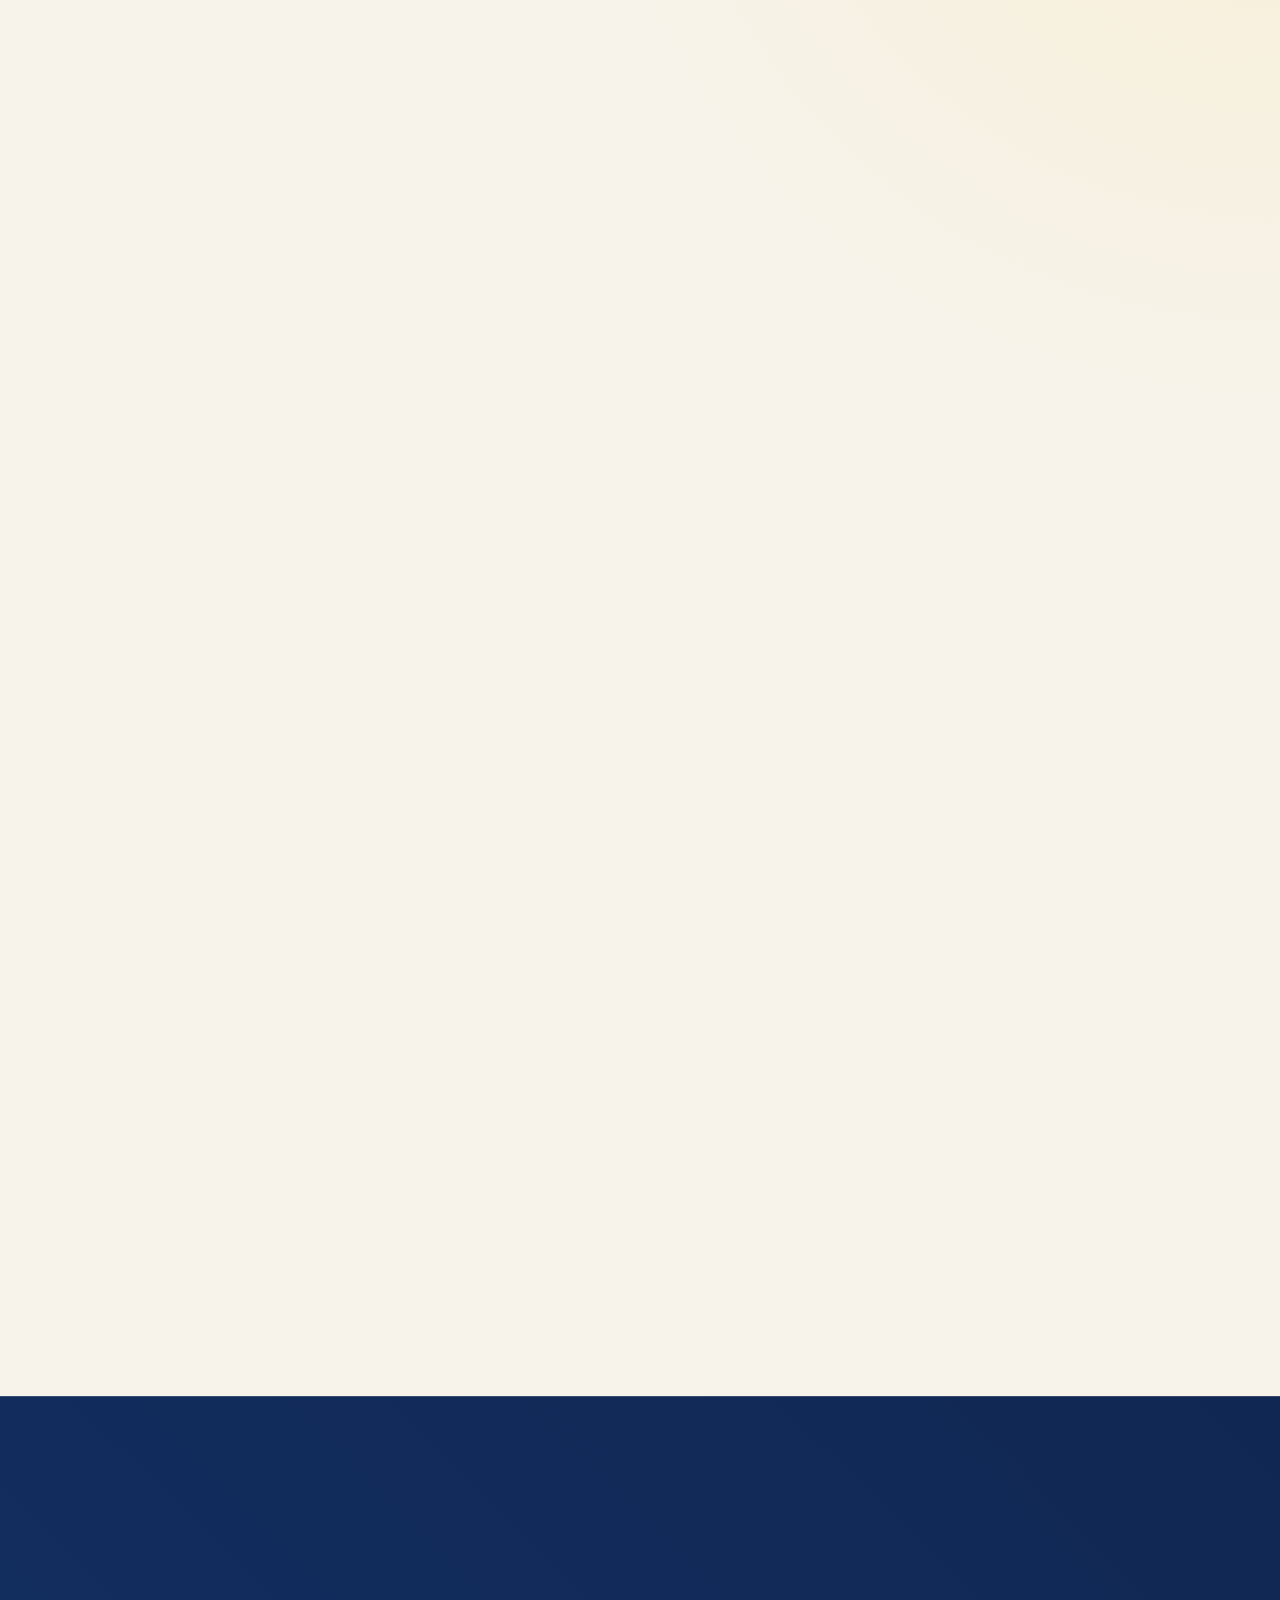
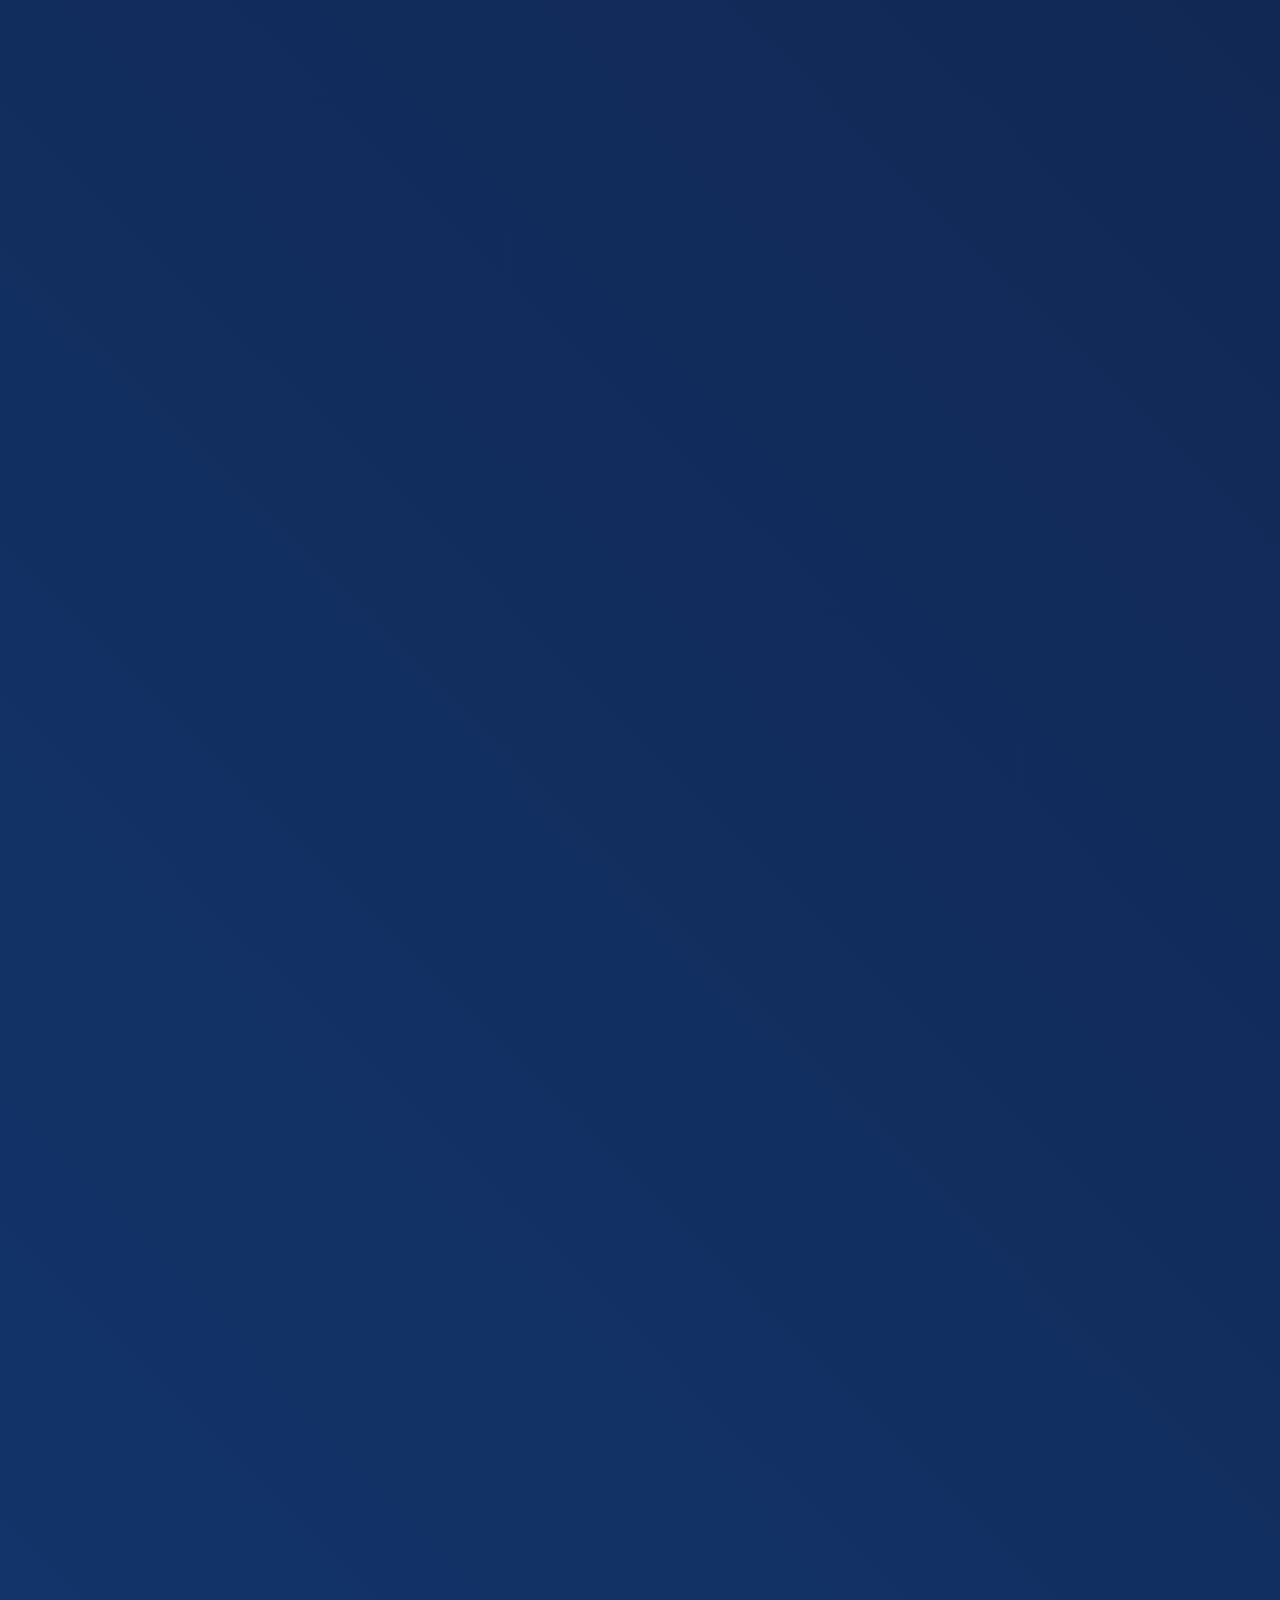
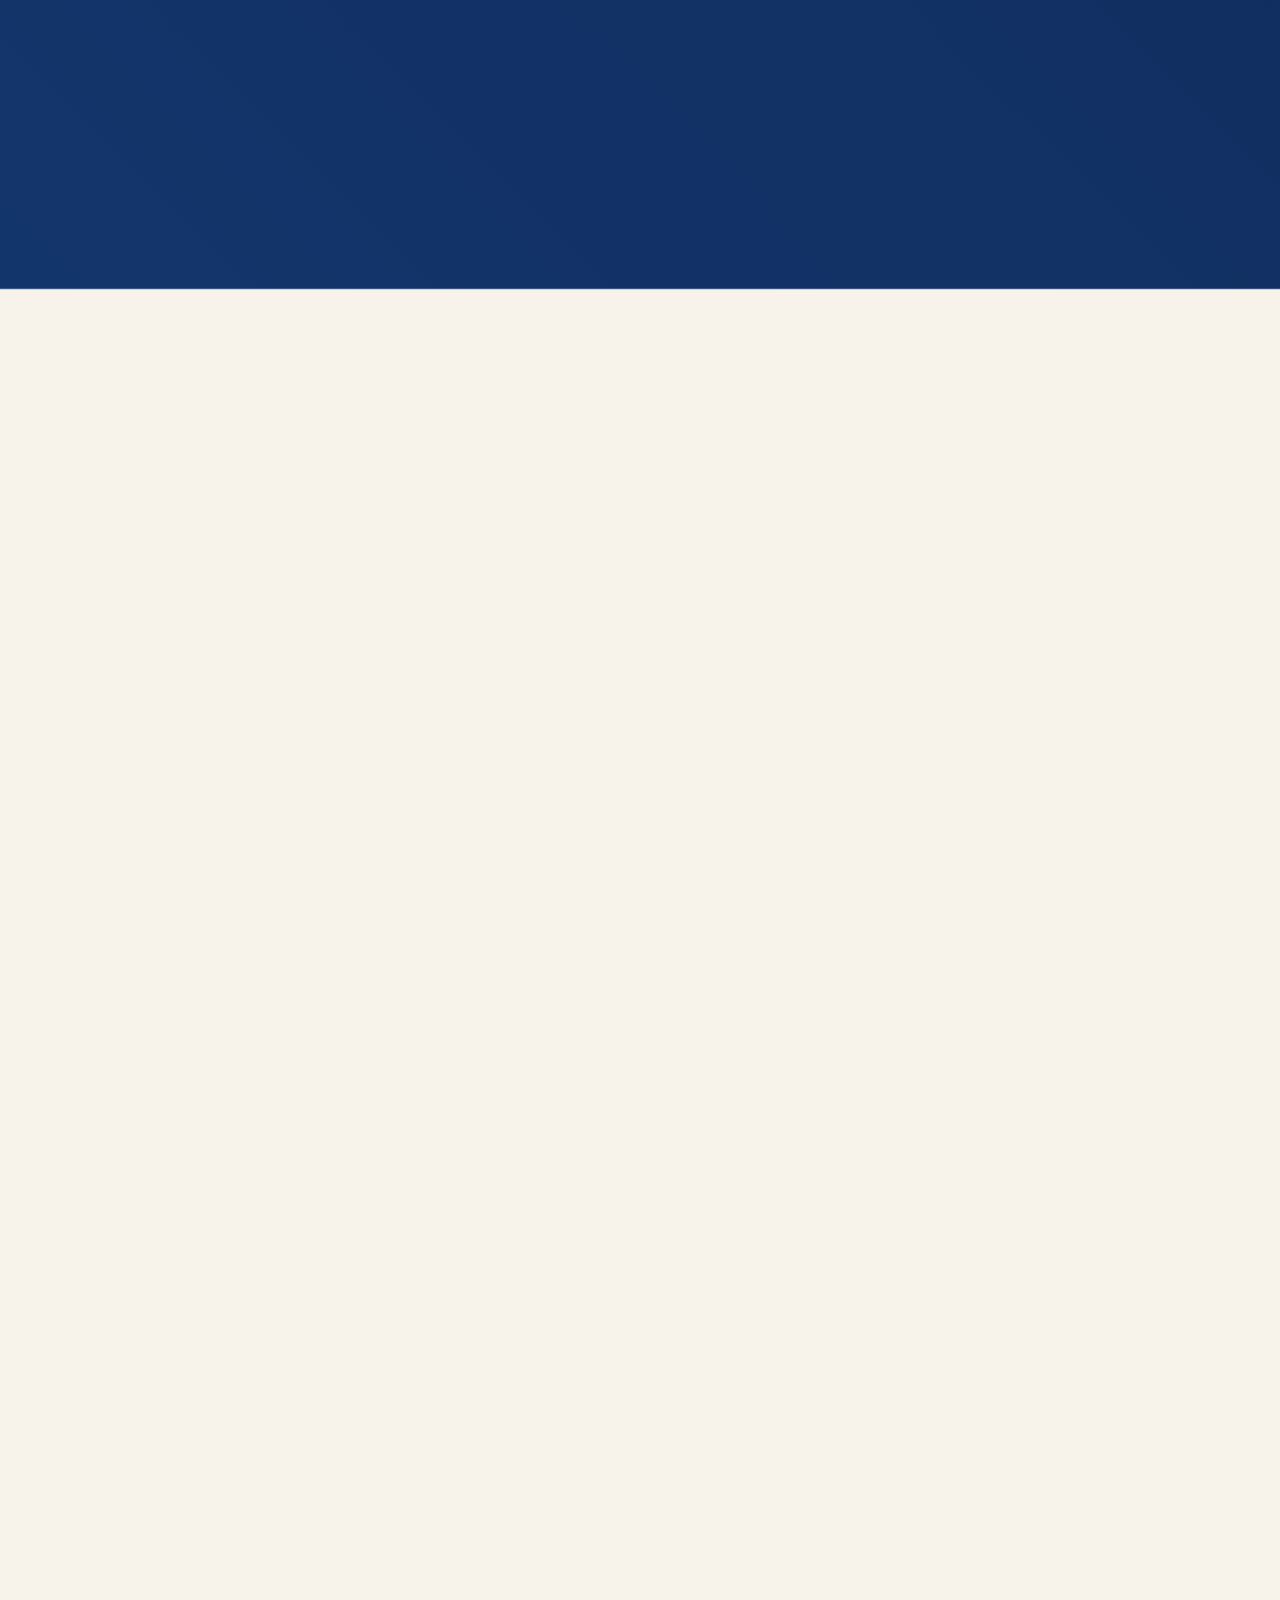
==== commit 1d36a13d: "Add campaign contact CTAs and outreach links" ====
--- a/index.html
+++ b/index.html
@@ -14,11 +14,11 @@
     <link rel="apple-touch-icon" href="assets/logo-lista-patto-civico.png" />
     <link rel="preload" href="assets/fonts/manrope-latin.woff2" as="font" type="font/woff2" crossorigin />
     <link rel="preload" href="assets/fonts/montserrat-800-latin.woff2" as="font" type="font/woff2" crossorigin />
-    <link rel="stylesheet" href="style.css?v=20260510a" />
+    <link rel="stylesheet" href="style.css?v=20260513b" />
     <script>
       document.documentElement.classList.add("js-enabled");
     </script>
-    <script defer src="script.js?v=20260510a"></script>
+    <script defer src="script.js?v=20260513b"></script>
   </head>
   <body>
     <header class="site-header" id="top">
@@ -142,6 +142,53 @@
               <li>Parchi, giovani, scuola, sport e salute al centro del mandato</li>
             </ul>
           </aside>
+        </div>
+      </section>
+
+      <section class="signal-strip">
+        <div class="container signal-strip__inner reveal">
+          <a
+            class="signal-pill signal-pill--telegram"
+            data-campaign-link="telegram"
+            href="#"
+            target="_blank"
+            rel="noreferrer"
+          >
+            <span class="signal-pill__icon" aria-hidden="true">
+              <img
+                src="assets/icons/telegram.svg"
+                alt=""
+                width="24"
+                height="24"
+                decoding="async"
+              />
+            </span>
+            <span class="signal-pill__copy">
+              <strong>Iscriviti al canale Telegram</strong>
+              <small data-campaign-telegram>@pattocivicoalpignano</small>
+            </span>
+          </a>
+          <a
+            class="signal-pill signal-pill--whatsapp"
+            data-campaign-link="whatsapp"
+            href="#"
+            target="_blank"
+            rel="noreferrer"
+          >
+            <span class="signal-pill__icon" aria-hidden="true">
+              <img
+                src="assets/icons/whatsapp.svg"
+                alt=""
+                width="24"
+                height="24"
+                decoding="async"
+              />
+            </span>
+            <span class="signal-pill__copy">
+              <strong>Scrivici su WhatsApp</strong>
+              <small>Segnalazioni e domande</small>
+            </span>
+          </a>
         </div>
       </section>
 
@@ -756,6 +803,114 @@
         </div>
       </section>
 
+      <section class="section section--connect">
+        <div class="container">
+          <div class="connect-shell reveal">
+            <div class="connect-shell__intro">
+              <span class="section-kicker">Resta in contatto</span>
+              <h2>Porta Patto Civico in rubrica e ricevi aggiornamenti in tempo reale.</h2>
+              <p>
+                Salva il numero della lista, entra nel canale Telegram, scrivici su WhatsApp o via
+                email per ricevere appuntamenti, materiali di campagna e informazioni utili sulle
+                iniziative di Patto Civico per Alpignano.
+              </p>
+            </div>
+
+            <div class="connect-grid">
+              <article class="connect-card connect-card--phone">
+                <span class="connect-card__icon" aria-hidden="true">
+                  <svg viewBox="0 0 24 24" fill="none">
+                    <path
+                      d="M22 16.92v3a2 2 0 0 1-2.18 2 19.86 19.86 0 0 1-8.63-3.07A19.5 19.5 0 0 1 5.15 12.8 19.86 19.86 0 0 1 2.08 4.09 2 2 0 0 1 4.06 1.91h3a2 2 0 0 1 2 1.72c.12.89.33 1.76.63 2.6a2 2 0 0 1-.45 2.11L8.2 9.39a16 16 0 0 0 6.41 6.41l1.05-1.05a2 2 0 0 1 2.11-.45c.84.3 1.71.51 2.6.63A2 2 0 0 1 22 16.92Z"
+                      stroke="currentColor"
+                      stroke-width="1.8"
+                      stroke-linecap="round"
+                      stroke-linejoin="round"
+                    />
+                  </svg>
+                </span>
+                <span class="connect-card__eyebrow">Numero della lista</span>
+                <h3>Salva il numero della campagna</h3>
+                <p>
+                  Tieni a portata di mano il contatto diretto della lista per aggiornamenti,
+                  iniziative e informazioni sul territorio.
+                </p>
+                <div class="connect-card__stack">
+                  <a
+                    class="connect-card__action connect-card__action--light"
+                    data-campaign-link="phone"
+                    href="#"
+                  >
+                    <span>Salva il numero</span>
+                    <strong data-campaign-phone>352 018 2315</strong>
+                  </a>
+                  <a class="connect-card__subaction" data-campaign-link="email" href="#">
+                    <span>Scrivici via email</span>
+                    <strong data-campaign-email>pattocivicoalpignano@gmail.com</strong>
+                  </a>
+                </div>
+              </article>
+
+              <article class="connect-card connect-card--telegram">
+                <span class="connect-card__icon" aria-hidden="true">
+                  <img
+                    src="assets/icons/telegram.svg"
+                    alt=""
+                    width="24"
+                    height="24"
+                    decoding="async"
+                  />
+                </span>
+                <span class="connect-card__eyebrow">Canale Telegram</span>
+                <h3>Iscriviti al canale</h3>
+                <p>
+                  Un canale rapido per seguire appuntamenti, notizie di campagna e comunicazioni
+                  della lista civica.
+                </p>
+                <a
+                  class="connect-card__action"
+                  data-campaign-link="telegram"
+                  href="#"
+                  target="_blank"
+                  rel="noreferrer"
+                >
+                  <span>Apri Telegram</span>
+                  <strong data-campaign-telegram>@pattocivicoalpignano</strong>
+                </a>
+              </article>
+
+              <article class="connect-card connect-card--whatsapp">
+                <span class="connect-card__icon" aria-hidden="true">
+                  <img
+                    src="assets/icons/whatsapp.svg"
+                    alt=""
+                    width="24"
+                    height="24"
+                    decoding="async"
+                  />
+                </span>
+                <span class="connect-card__eyebrow">WhatsApp</span>
+                <h3>Scrivici direttamente</h3>
+                <p>
+                  Apri una chat già pronta con la lista per fare una domanda, chiedere informazioni
+                  o restare aggiornato sulle iniziative.
+                </p>
+                <a
+                  class="connect-card__action"
+                  data-campaign-link="whatsapp"
+                  href="#"
+                  target="_blank"
+                  rel="noreferrer"
+                >
+                  <span>Apri WhatsApp</span>
+                  <strong>Messaggio precompilato</strong>
+                </a>
+              </article>
+            </div>
+          </div>
+        </div>
+      </section>
+
       <section class="section section--cta" id="documenti">
         <div class="container">
           <div class="cta-card reveal">
@@ -809,14 +964,111 @@
     </main>
 
     <footer class="site-footer">
-      <div class="container site-footer__inner">
-        <div class="site-footer__meta">
-          <p>© <span id="current-year"></span> Patto Civico per Alpignano • Andrea Oliva Sindaco</p>
-        </div>
-        <button class="scroll-top" type="button" data-scroll-top aria-label="Torna in cima">
-          <span class="scroll-top__icon" aria-hidden="true">↑</span>
-          <span>Torna su</span>
-        </button>
+      <div class="container">
+        <div class="site-footer__connect">
+          <div class="site-footer__connect-copy">
+            <span>Resta in contatto</span>
+            <p>Salva il numero della lista, iscriviti al canale Telegram, scrivici su WhatsApp o via email.</p>
+          </div>
+          <div class="site-footer__connect-links">
+            <a class="footer-contact footer-contact--phone" data-campaign-link="phone" href="#">
+              <span class="footer-contact__icon" aria-hidden="true">
+                <svg viewBox="0 0 24 24" fill="none">
+                  <path
+                    d="M22 16.92v3a2 2 0 0 1-2.18 2 19.86 19.86 0 0 1-8.63-3.07A19.5 19.5 0 0 1 5.15 12.8 19.86 19.86 0 0 1 2.08 4.09 2 2 0 0 1 4.06 1.91h3a2 2 0 0 1 2 1.72c.12.89.33 1.76.63 2.6a2 2 0 0 1-.45 2.11L8.2 9.39a16 16 0 0 0 6.41 6.41l1.05-1.05a2 2 0 0 1 2.11-.45c.84.3 1.71.51 2.6.63A2 2 0 0 1 22 16.92Z"
+                    stroke="currentColor"
+                    stroke-width="1.8"
+                    stroke-linecap="round"
+                    stroke-linejoin="round"
+                  />
+                </svg>
+              </span>
+              <span class="footer-contact__text">
+                <strong>Salva il numero</strong>
+                <small data-campaign-phone>352 018 2315</small>
+              </span>
+            </a>
+
+            <a class="footer-contact footer-contact--email" data-campaign-link="email" href="#">
+              <span class="footer-contact__icon" aria-hidden="true">
+                <svg viewBox="0 0 24 24" fill="none">
+                  <path
+                    d="M4 6.5h16A1.5 1.5 0 0 1 21.5 8v8A1.5 1.5 0 0 1 20 17.5H4A1.5 1.5 0 0 1 2.5 16V8A1.5 1.5 0 0 1 4 6.5Z"
+                    stroke="currentColor"
+                    stroke-width="1.8"
+                    stroke-linecap="round"
+                    stroke-linejoin="round"
+                  />
+                  <path
+                    d="m4 8 8 5 8-5"
+                    stroke="currentColor"
+                    stroke-width="1.8"
+                    stroke-linecap="round"
+                    stroke-linejoin="round"
+                  />
+                </svg>
+              </span>
+              <span class="footer-contact__text">
+                <strong>Email</strong>
+                <small data-campaign-email>pattocivicoalpignano@gmail.com</small>
+              </span>
+            </a>
+
+            <a
+              class="footer-contact footer-contact--telegram"
+              data-campaign-link="telegram"
+              href="#"
+              target="_blank"
+              rel="noreferrer"
+            >
+              <span class="footer-contact__icon" aria-hidden="true">
+                <img
+                  src="assets/icons/telegram.svg"
+                  alt=""
+                  width="24"
+                  height="24"
+                  decoding="async"
+                />
+              </span>
+              <span class="footer-contact__text">
+                <strong>Telegram</strong>
+                <small data-campaign-telegram>@pattocivicoalpignano</small>
+              </span>
+            </a>
+
+            <a
+              class="footer-contact footer-contact--whatsapp"
+              data-campaign-link="whatsapp"
+              href="#"
+              target="_blank"
+              rel="noreferrer"
+            >
+              <span class="footer-contact__icon" aria-hidden="true">
+                <img
+                  src="assets/icons/whatsapp.svg"
+                  alt=""
+                  width="24"
+                  height="24"
+                  decoding="async"
+                />
+              </span>
+              <span class="footer-contact__text">
+                <strong>WhatsApp</strong>
+                <small>Messaggio già pronto</small>
+              </span>
+            </a>
+          </div>
+        </div>
+
+        <div class="site-footer__inner">
+          <div class="site-footer__meta">
+            <p>© <span id="current-year"></span> Patto Civico per Alpignano • Andrea Oliva Sindaco</p>
+          </div>
+          <button class="scroll-top" type="button" data-scroll-top aria-label="Torna in cima">
+            <span class="scroll-top__icon" aria-hidden="true">↑</span>
+            <span>Torna su</span>
+          </button>
+        </div>
       </div>
     </footer>
 
--- a/style.css
+++ b/style.css
@@ -1024,9 +1024,368 @@
   color: var(--gold-300);
 }
 
+.signal-strip {
+  background: var(--gold-500);
+  padding: 1rem 0;
+}
+
+.signal-strip__inner {
+  display: grid;
+  grid-template-columns: repeat(2, minmax(0, 1fr));
+  gap: 1rem;
+  align-items: stretch;
+}
+
+.signal-pill {
+  display: flex;
+  align-items: center;
+  gap: 0.9rem;
+  min-height: 92px;
+  padding: 1rem 1.1rem;
+  border-radius: 24px;
+  background: rgba(255, 255, 255, 0.58);
+  border: 1px solid rgba(17, 39, 83, 0.08);
+  box-shadow: 0 16px 28px rgba(17, 39, 83, 0.08);
+  color: var(--navy-950);
+  transition: transform 180ms ease, box-shadow 180ms ease, border-color 180ms ease;
+}
+
+.signal-pill:hover,
+.signal-pill:focus-visible {
+  transform: translateY(-2px);
+  border-color: rgba(17, 39, 83, 0.16);
+  box-shadow: 0 20px 34px rgba(17, 39, 83, 0.12);
+}
+
+.signal-pill__icon {
+  display: inline-flex;
+  align-items: center;
+  justify-content: center;
+  flex: 0 0 auto;
+  width: 56px;
+  height: 56px;
+  border-radius: 18px;
+  background: rgba(255, 255, 255, 0.82);
+}
+
+.signal-pill--telegram .signal-pill__icon {
+  color: #1684d8;
+}
+
+.signal-pill--whatsapp .signal-pill__icon {
+  color: #10a861;
+}
+
+.signal-pill__copy {
+  display: grid;
+  gap: 0.16rem;
+  min-width: 0;
+}
+
+.signal-pill__copy strong {
+  font-family: var(--font-display);
+  font-size: 1.05rem;
+  font-weight: 800;
+  letter-spacing: 0.01em;
+  line-height: 1.05;
+}
+
+.signal-pill__copy small {
+  color: rgba(17, 39, 83, 0.82);
+  font-size: 0.84rem;
+}
+
+.section--connect {
+  background:
+    radial-gradient(circle at 8% 18%, rgba(240, 203, 56, 0.12), rgba(240, 203, 56, 0) 20%),
+    linear-gradient(180deg, #f7f4ec 0%, #ffffff 100%);
+}
+
+.connect-shell {
+  padding: 2.3rem;
+  border-radius: var(--radius-lg);
+  background:
+    linear-gradient(180deg, rgba(255, 255, 255, 0.92), rgba(255, 255, 255, 0.98)),
+    linear-gradient(45deg, rgba(20, 76, 148, 0.08), rgba(17, 39, 83, 0.04));
+  border: 1px solid rgba(20, 76, 148, 0.09);
+  box-shadow: 0 24px 60px rgba(17, 39, 83, 0.08);
+}
+
+.connect-shell__intro {
+  max-width: 48rem;
+  margin-bottom: 1.6rem;
+}
+
+.connect-shell__intro p {
+  max-width: 44rem;
+  margin-top: 1rem;
+  color: var(--ink-700);
+}
+
+.connect-grid {
+  display: grid;
+  grid-template-columns: minmax(0, 1.18fr) repeat(2, minmax(0, 1fr));
+  gap: 1rem;
+}
+
+.connect-card {
+  display: flex;
+  flex-direction: column;
+  gap: 0.95rem;
+  min-height: 100%;
+  padding: 1.4rem;
+  border-radius: var(--radius-lg);
+  background: #fff;
+  border: 1px solid rgba(20, 76, 148, 0.1);
+  box-shadow: 0 18px 38px rgba(17, 39, 83, 0.07);
+}
+
+.connect-card--phone {
+  background:
+    radial-gradient(circle at right top, rgba(240, 203, 56, 0.18), rgba(240, 203, 56, 0) 30%),
+    linear-gradient(45deg, rgba(20, 76, 148, 0.98) 0%, rgba(17, 39, 83, 0.98) 100%);
+  border-color: rgba(20, 76, 148, 0.18);
+  color: var(--white);
+}
+
+.connect-card--phone p {
+  color: rgba(255, 255, 255, 0.84);
+}
+
+.connect-card__icon,
+.footer-contact__icon {
+  display: inline-flex;
+  align-items: center;
+  justify-content: center;
+  flex: 0 0 auto;
+  width: 56px;
+  height: 56px;
+  border-radius: 18px;
+}
+
+.connect-card__icon svg,
+.connect-card__icon img,
+.footer-contact__icon svg,
+.footer-contact__icon img,
+.signal-pill__icon img {
+  width: 1.45rem;
+  height: 1.45rem;
+}
+
+.connect-card--phone .connect-card__icon {
+  background: rgba(240, 203, 56, 0.18);
+  color: var(--gold-400);
+}
+
+.connect-card--telegram .connect-card__icon {
+  background: rgba(20, 76, 148, 0.08);
+  color: #1684d8;
+}
+
+.connect-card--whatsapp .connect-card__icon {
+  background: rgba(17, 168, 97, 0.1);
+  color: #10a861;
+}
+
+.connect-card__eyebrow {
+  font-size: 0.75rem;
+  font-weight: 800;
+  letter-spacing: 0.13em;
+  text-transform: uppercase;
+}
+
+.connect-card--phone .connect-card__eyebrow {
+  color: var(--gold-300);
+}
+
+.connect-card:not(.connect-card--phone) .connect-card__eyebrow {
+  color: var(--navy-700);
+}
+
+.connect-card h3 {
+  font-size: clamp(1.5rem, 2.3vw, 2rem);
+  line-height: 1.05;
+}
+
+.connect-card:not(.connect-card--phone) p {
+  color: var(--ink-700);
+}
+
+.connect-card__action {
+  display: grid;
+  gap: 0.18rem;
+  margin-top: auto;
+  padding: 1rem 1.1rem;
+  border-radius: 20px;
+  background: rgba(20, 76, 148, 0.05);
+  border: 1px solid rgba(20, 76, 148, 0.12);
+  color: var(--navy-900);
+  transition: transform 180ms ease, box-shadow 180ms ease, border-color 180ms ease;
+}
+
+.connect-card__action:hover,
+.connect-card__action:focus-visible {
+  transform: translateY(-2px);
+  border-color: rgba(20, 76, 148, 0.28);
+  box-shadow: 0 14px 28px rgba(17, 39, 83, 0.12);
+}
+
+.connect-card__action span {
+  font-size: 0.76rem;
+  font-weight: 800;
+  letter-spacing: 0.12em;
+  text-transform: uppercase;
+}
+
+.connect-card__action strong {
+  font-size: 1rem;
+  line-height: 1.25;
+}
+
+.connect-card__stack {
+  display: grid;
+  gap: 0.75rem;
+  margin-top: auto;
+}
+
+.connect-card__action--light {
+  background: rgba(255, 255, 255, 0.12);
+  border-color: rgba(255, 255, 255, 0.16);
+  color: var(--white);
+}
+
+.connect-card__action--light:hover,
+.connect-card__action--light:focus-visible {
+  border-color: rgba(240, 203, 56, 0.52);
+  box-shadow: 0 16px 30px rgba(12, 29, 66, 0.28);
+}
+
+.connect-card__subaction {
+  display: grid;
+  gap: 0.18rem;
+  padding: 0.95rem 1.1rem;
+  border-radius: 20px;
+  background: rgba(255, 255, 255, 0.08);
+  border: 1px solid rgba(255, 255, 255, 0.12);
+  color: var(--white);
+  transition: transform 180ms ease, border-color 180ms ease, box-shadow 180ms ease;
+}
+
+.connect-card__subaction:hover,
+.connect-card__subaction:focus-visible {
+  transform: translateY(-2px);
+  border-color: rgba(240, 203, 56, 0.52);
+  box-shadow: 0 16px 30px rgba(12, 29, 66, 0.28);
+}
+
+.connect-card__subaction span {
+  font-size: 0.76rem;
+  font-weight: 800;
+  letter-spacing: 0.12em;
+  text-transform: uppercase;
+}
+
+.connect-card__subaction strong {
+  font-size: 0.98rem;
+  line-height: 1.25;
+}
+
 .site-footer {
   background: var(--brand-gradient);
   color: rgba(255, 255, 255, 0.8);
+}
+
+.site-footer__connect {
+  display: flex;
+  align-items: center;
+  justify-content: space-between;
+  gap: 1.4rem;
+  padding: 1.2rem 0 1rem;
+  border-bottom: 1px solid rgba(255, 255, 255, 0.08);
+}
+
+.site-footer__connect-copy {
+  display: grid;
+  gap: 0.25rem;
+}
+
+.site-footer__connect-copy span {
+  font-size: 0.75rem;
+  font-weight: 800;
+  letter-spacing: 0.13em;
+  text-transform: uppercase;
+  color: var(--gold-300);
+}
+
+.site-footer__connect-copy p {
+  margin: 0;
+  color: rgba(255, 255, 255, 0.82);
+}
+
+.site-footer__connect-links {
+  display: grid;
+  grid-template-columns: repeat(4, minmax(0, 1fr));
+  gap: 0.8rem;
+}
+
+.footer-contact {
+  display: flex;
+  align-items: center;
+  gap: 0.75rem;
+  min-width: 0;
+  padding: 0.8rem 0.95rem;
+  border-radius: 18px;
+  background: rgba(255, 255, 255, 0.06);
+  border: 1px solid rgba(255, 255, 255, 0.08);
+  transition: transform 180ms ease, border-color 180ms ease, background-color 180ms ease;
+}
+
+.footer-contact:hover,
+.footer-contact:focus-visible {
+  transform: translateY(-2px);
+  border-color: rgba(240, 203, 56, 0.42);
+  background: rgba(255, 255, 255, 0.09);
+}
+
+.footer-contact__icon {
+  width: 44px;
+  height: 44px;
+}
+
+.footer-contact--phone .footer-contact__icon {
+  background: rgba(240, 203, 56, 0.14);
+  color: var(--gold-300);
+}
+
+.footer-contact--email .footer-contact__icon {
+  background: rgba(240, 203, 56, 0.14);
+  color: var(--gold-300);
+}
+
+.footer-contact--telegram .footer-contact__icon {
+  background: rgba(22, 132, 216, 0.14);
+  color: #64c2ff;
+}
+
+.footer-contact--whatsapp .footer-contact__icon {
+  background: rgba(16, 168, 97, 0.14);
+  color: #59dc95;
+}
+
+.footer-contact__text {
+  display: grid;
+  min-width: 0;
+}
+
+.footer-contact__text strong {
+  color: var(--white);
+  font-size: 0.86rem;
+}
+
+.footer-contact__text small {
+  color: rgba(255, 255, 255, 0.7);
+  font-size: 0.76rem;
+  line-height: 1.3;
 }
 
 .site-footer__inner {
@@ -1480,9 +1839,24 @@
 }
 
 .profile-panel__ghost {
-  border-color: rgba(20, 76, 148, 0.2);
-  color: var(--navy-900);
-  background: rgba(20, 76, 148, 0.05);
+  gap: 0.55rem;
+  border-color: rgba(20, 76, 148, 0.95);
+  color: var(--white);
+  background: linear-gradient(45deg, #144c94 0%, #112753 100%);
+  box-shadow: 0 16px 28px rgba(17, 39, 83, 0.18);
+}
+
+.profile-panel__ghost::after {
+  content: "\2197";
+  font-size: 0.96rem;
+  line-height: 1;
+  letter-spacing: 0;
+}
+
+.profile-panel__ghost:hover,
+.profile-panel__ghost:focus-visible {
+  border-color: var(--gold-500);
+  box-shadow: 0 18px 32px rgba(17, 39, 83, 0.24);
 }
 
 .js-enabled .reveal {
@@ -1509,6 +1883,18 @@
     grid-template-columns: repeat(2, minmax(0, 1fr));
   }
 
+  .connect-grid {
+    grid-template-columns: repeat(2, minmax(0, 1fr));
+  }
+
+  .connect-card--phone {
+    grid-column: 1 / -1;
+  }
+
+  .site-footer__connect-links {
+    grid-template-columns: repeat(2, minmax(0, 1fr));
+  }
+
   .hero__grid,
   .split-layout,
   .split-layout--wide {
@@ -1525,6 +1911,11 @@
 
   .hero {
     background-position: 68% center;
+  }
+
+  .site-footer__connect {
+    flex-direction: column;
+    align-items: stretch;
   }
 }
 
@@ -1655,10 +2046,12 @@
   }
 
   .hero__metrics,
+  .signal-strip__inner,
   .vision-grid,
   .candidate-grid,
   .priority-grid,
   .contact-list,
+  .connect-grid,
   .profile-spotlight__meta,
   .profile-cards-grid {
     grid-template-columns: 1fr;
@@ -1670,8 +2063,17 @@
 
   .hero__panel,
   .manifesto-card,
-  .cta-card {
+  .cta-card,
+  .connect-shell {
     padding: 1.4rem;
+  }
+
+  .site-footer__connect {
+    padding-top: 1rem;
+  }
+
+  .site-footer__connect-links {
+    grid-template-columns: 1fr;
   }
 
   .site-footer__inner {
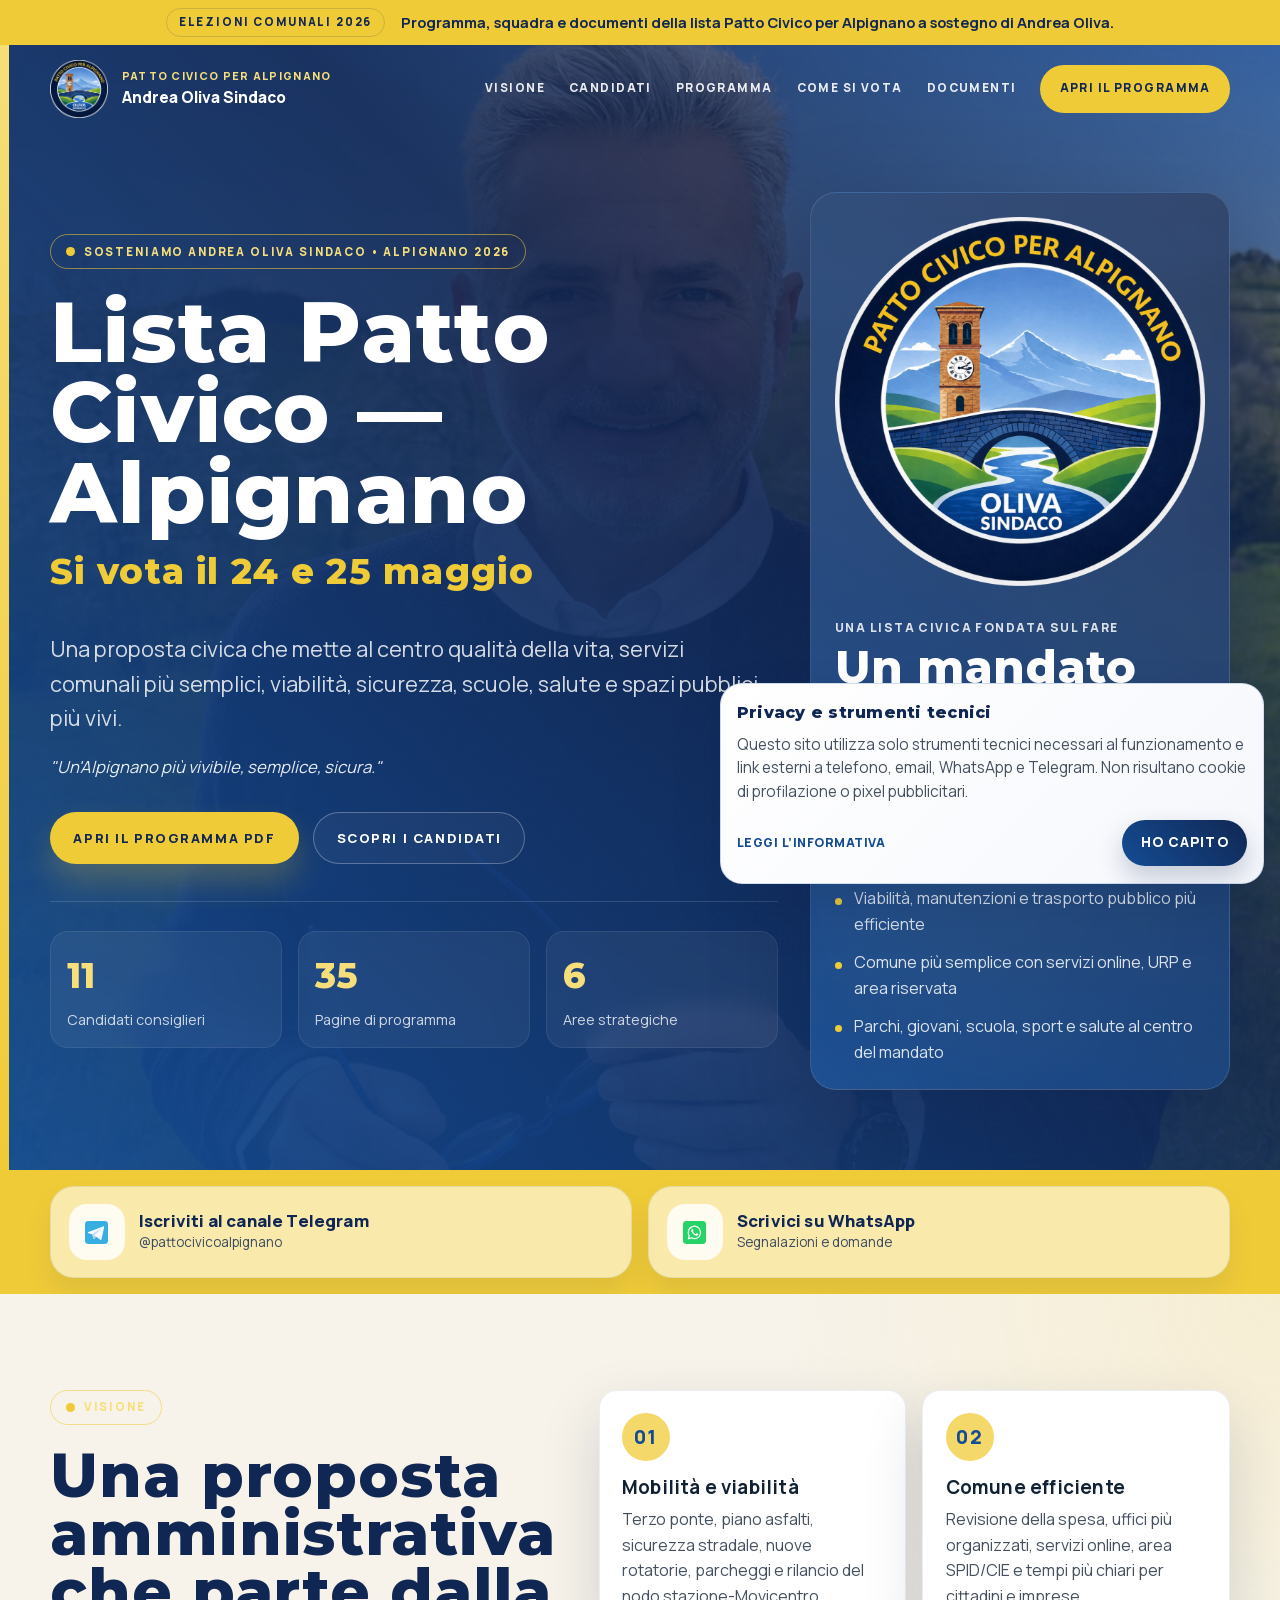
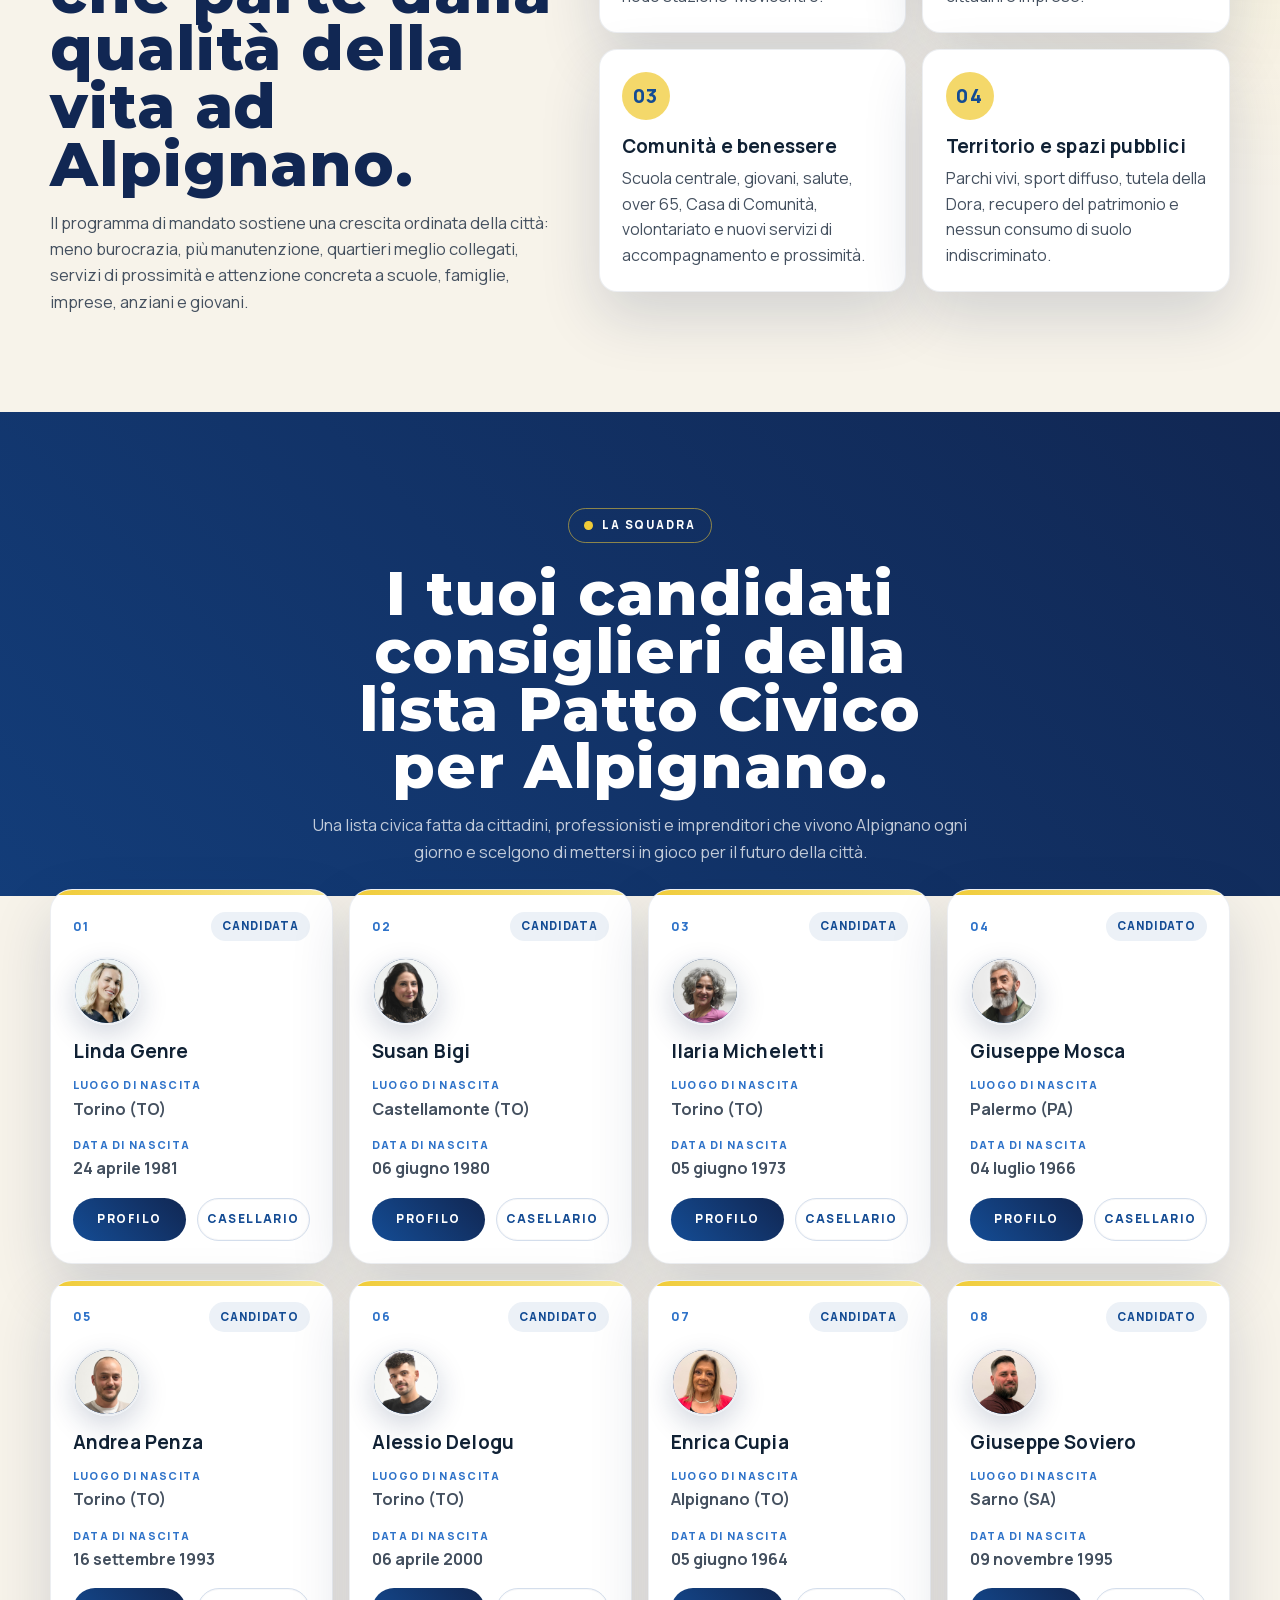
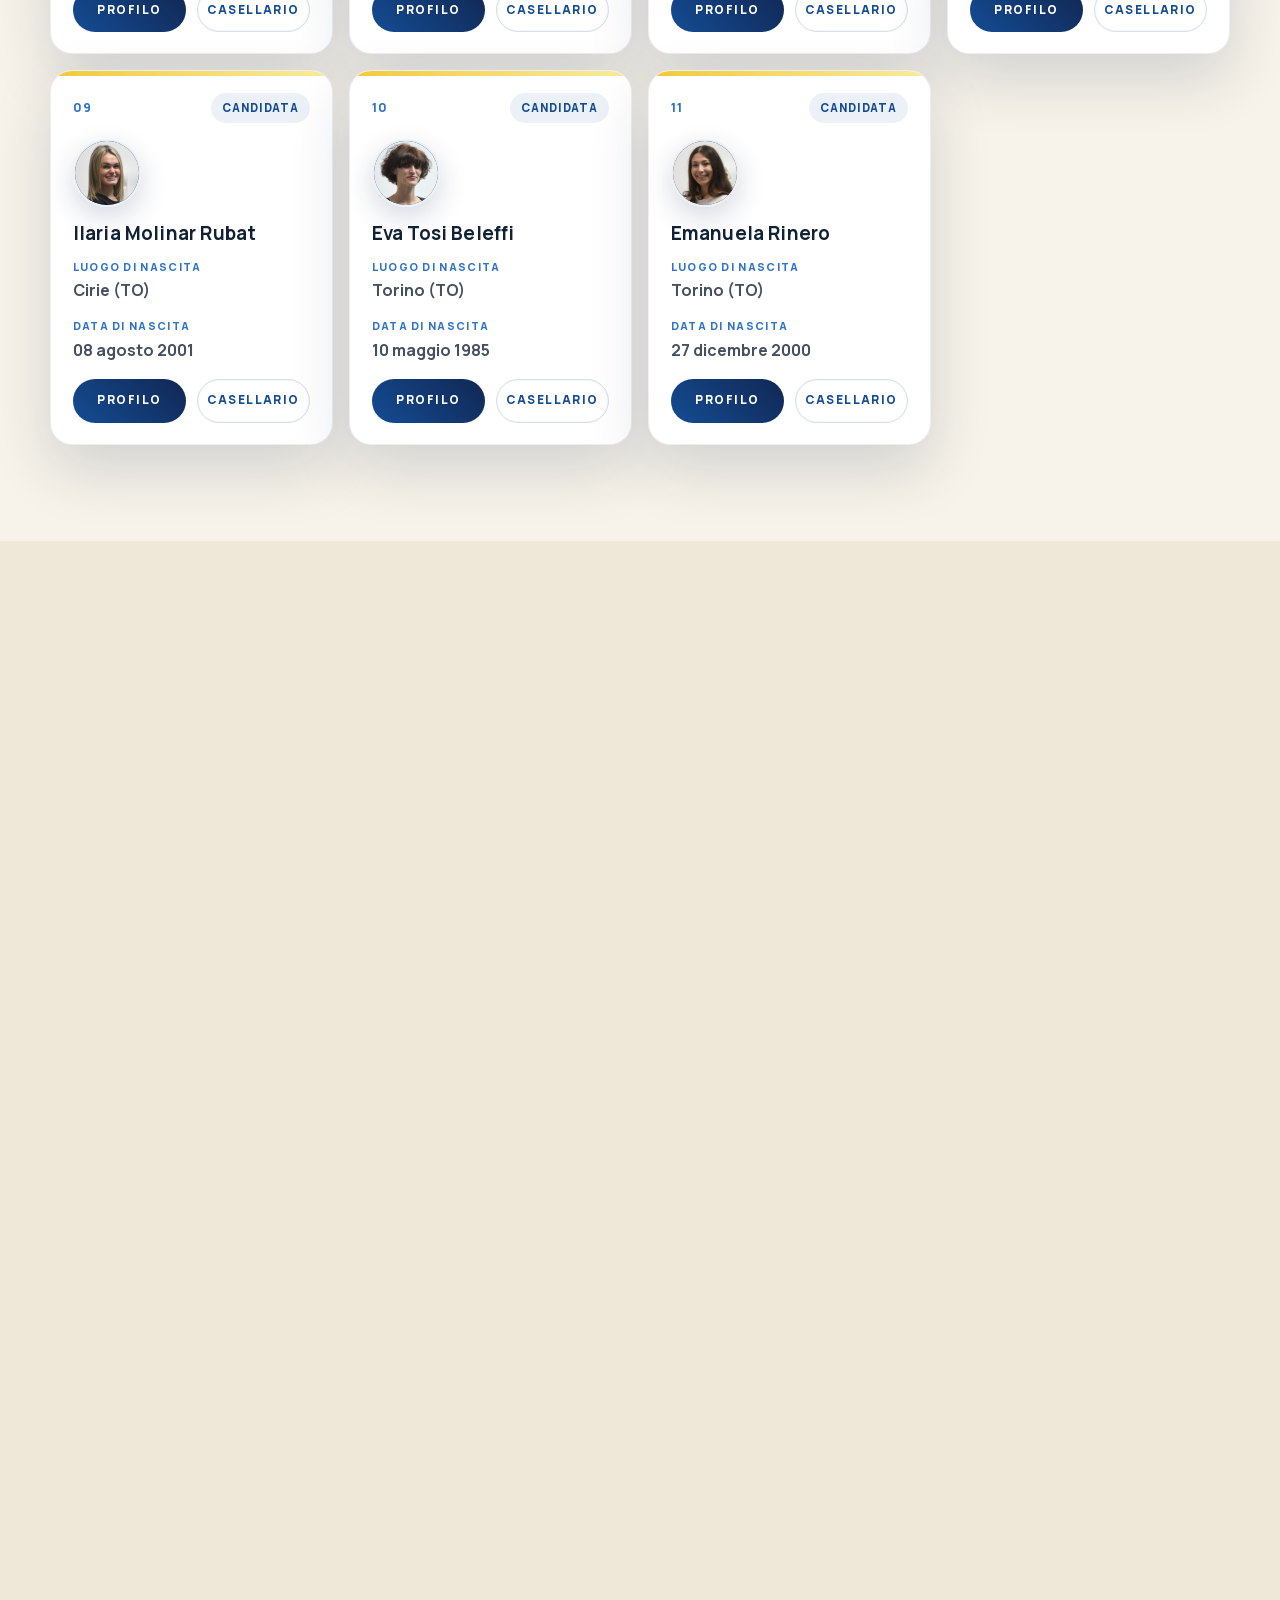
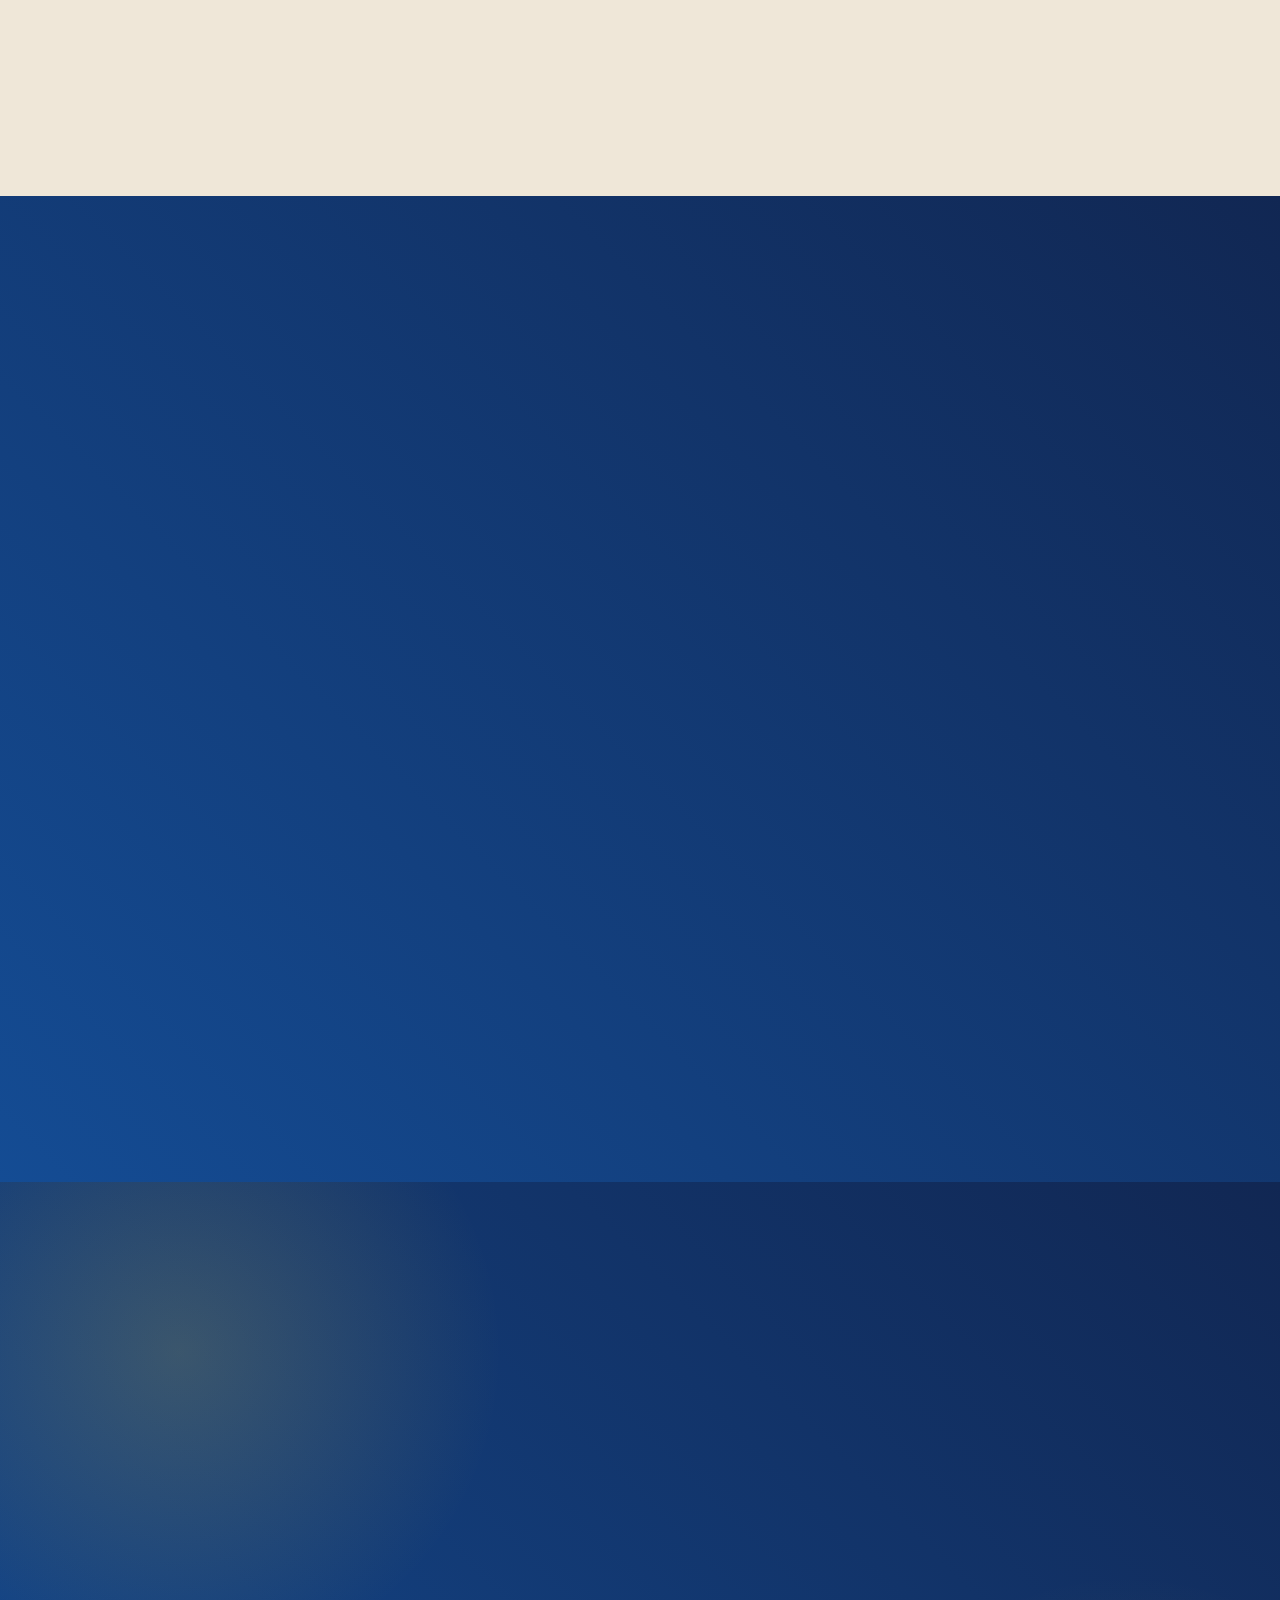
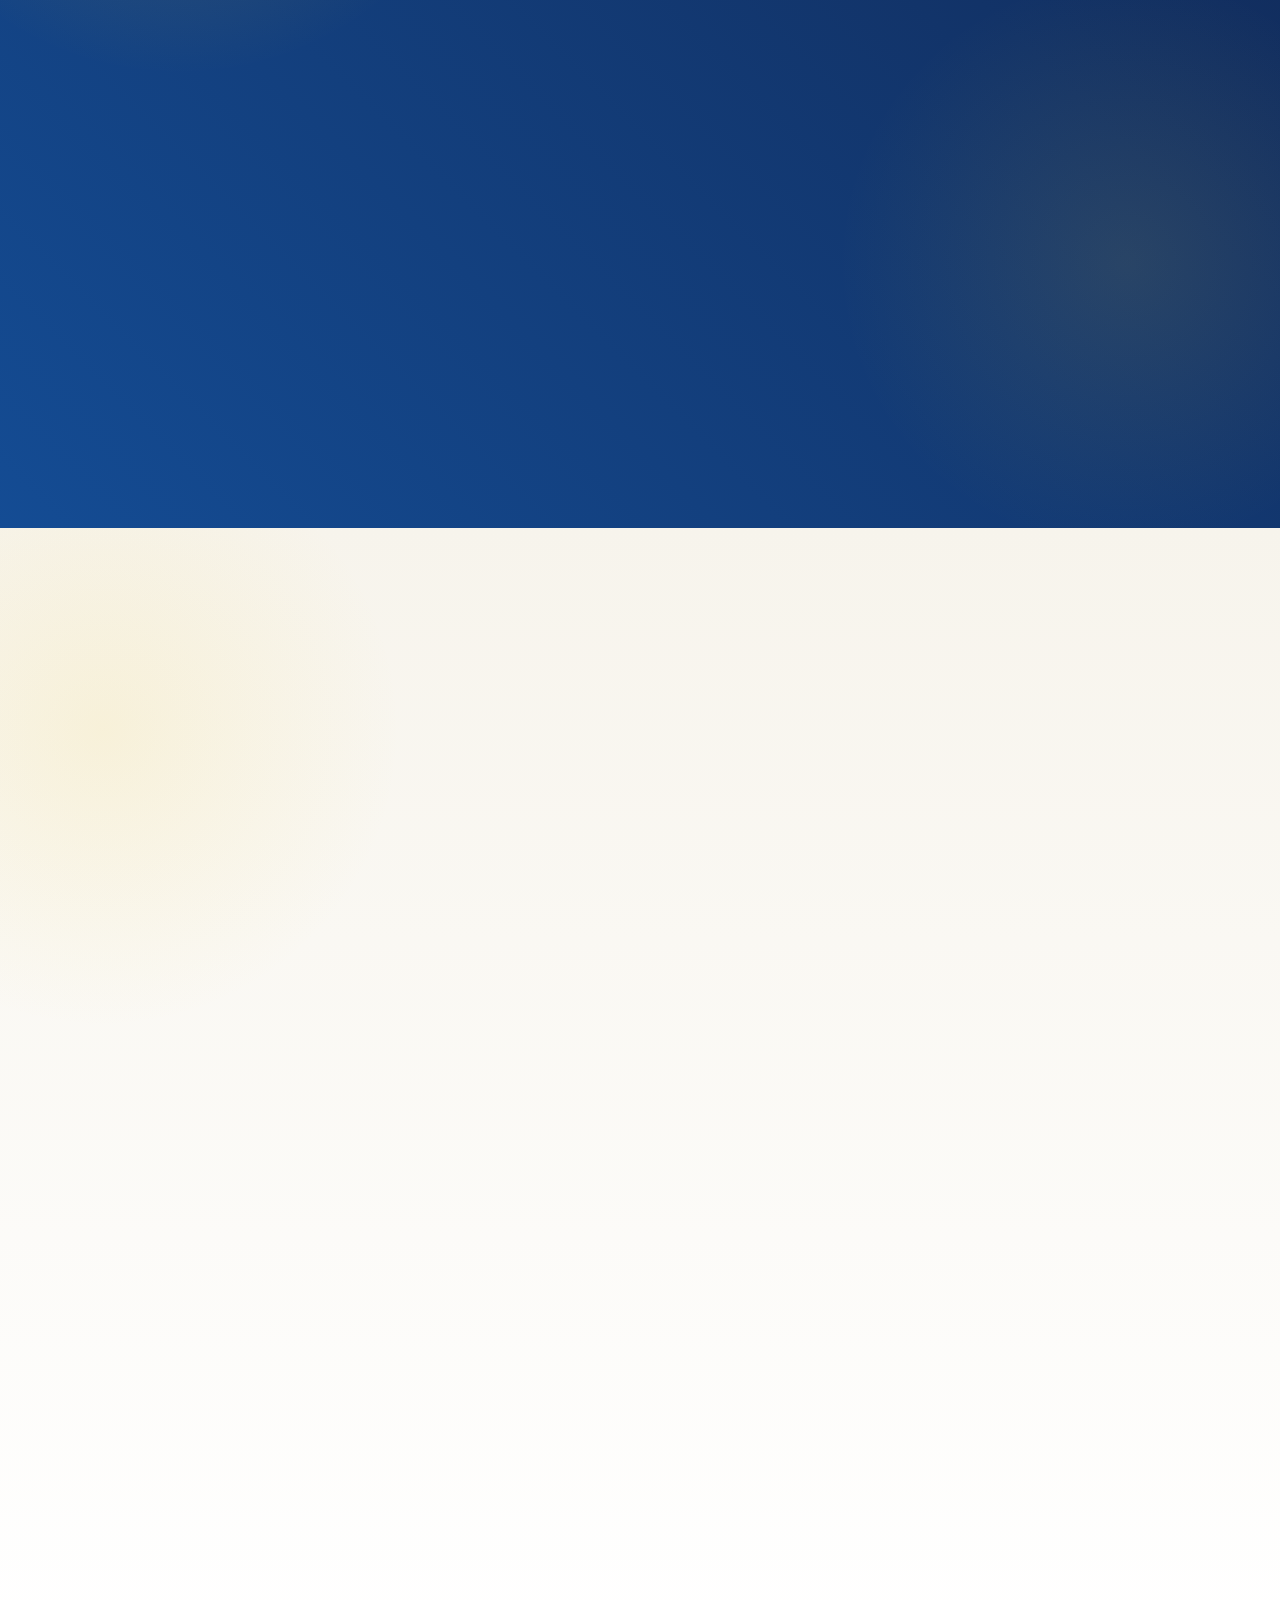
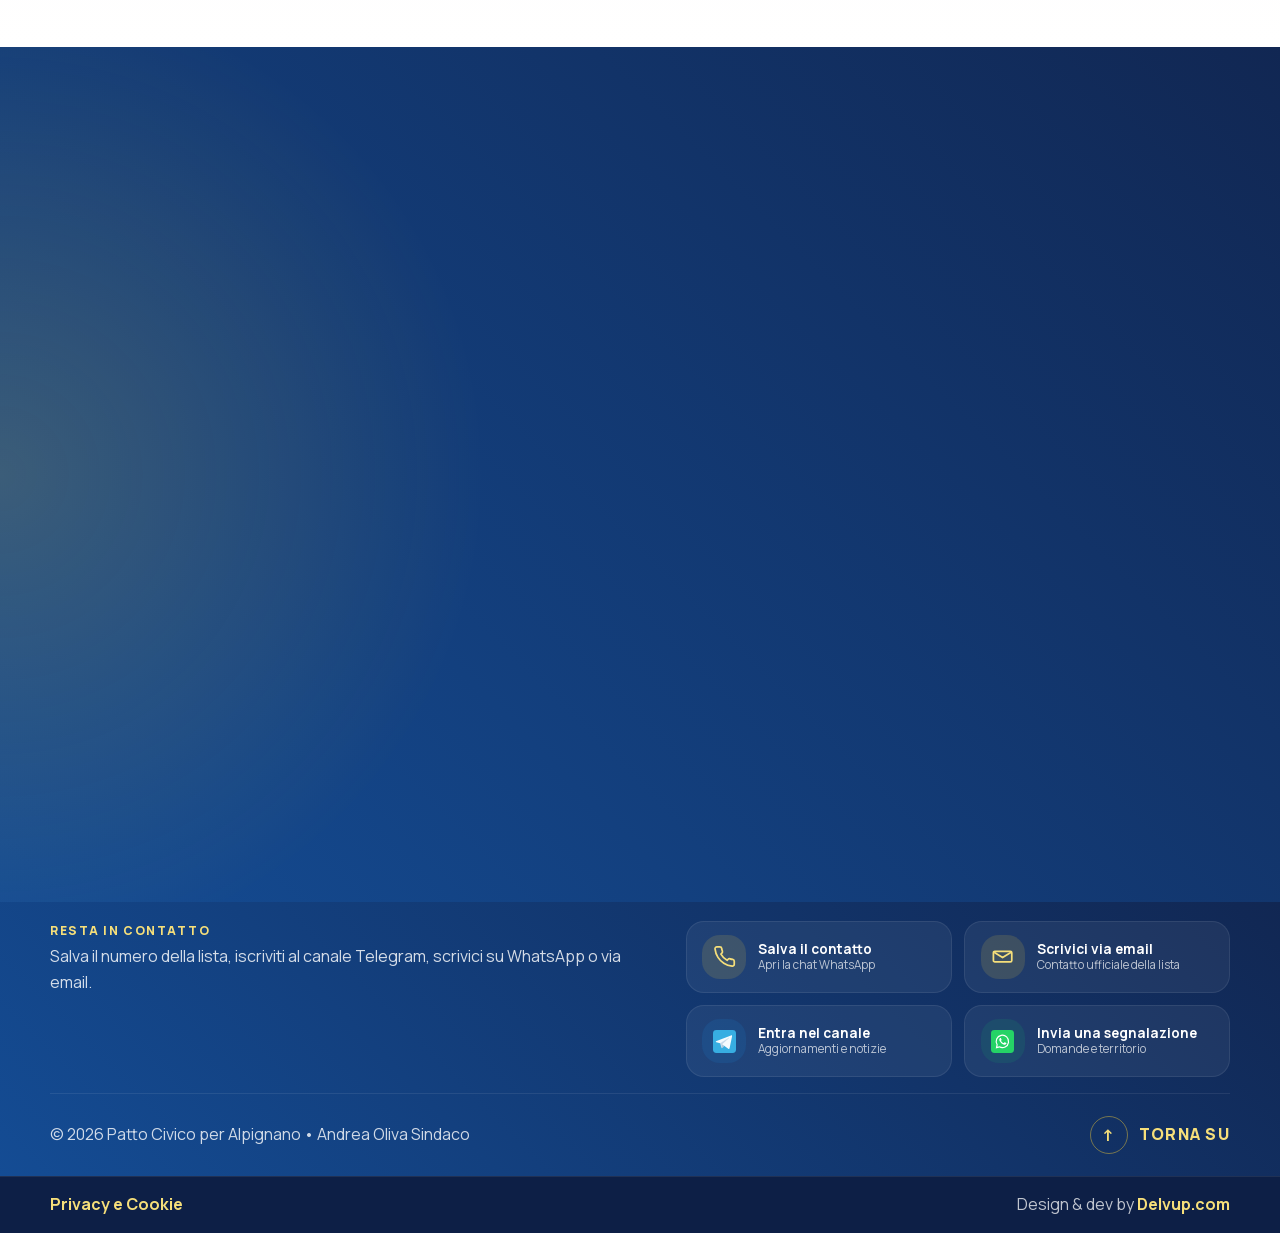
==== commit a77cdc97: "Add voting guide page and FAQ redesign" ====
--- a/index.html
+++ b/index.html
@@ -14,11 +14,11 @@
     <link rel="apple-touch-icon" href="assets/logo-lista-patto-civico.png" />
     <link rel="preload" href="assets/fonts/manrope-latin.woff2" as="font" type="font/woff2" crossorigin />
     <link rel="preload" href="assets/fonts/montserrat-800-latin.woff2" as="font" type="font/woff2" crossorigin />
-    <link rel="stylesheet" href="style.css?v=20260513b" />
+    <link rel="stylesheet" href="style.css?v=20260519a" />
     <script>
       document.documentElement.classList.add("js-enabled");
     </script>
-    <script defer src="script.js?v=20260513b"></script>
+    <script defer src="script.js?v=20260518a"></script>
   </head>
   <body>
     <header class="site-header" id="top">
@@ -63,6 +63,7 @@
             <a href="#visione">Visione</a>
             <a href="#candidati">Candidati</a>
             <a href="#programma">Programma</a>
+            <a href="come-si-vota.html">Come si vota</a>
             <a href="#documenti">Documenti</a>
             <a
               class="nav-cta"
@@ -766,19 +767,10 @@
             <p class="vote-banner__quote">
               Una squadra che nasce ad Alpignano per Alpignano.
             </p>
-<!--
             <div class="vote-banner__actions">
-              <a class="btn btn--primary" href="#candidati">Scopri la squadra</a>
-              <a
-                class="btn btn--ghost"
-                href="documenti/programma/programma-di-mandato-2026-2031.pdf"
-                target="_blank"
-                rel="noreferrer"
-              >
-                Leggi il programma
-              </a>
+              <a class="btn btn--primary" href="come-si-vota.html">Scopri come si vota</a>
+              <a class="btn btn--ghost" href="#candidati">Scopri la squadra</a>
             </div>
-            -->
           </div>
 
           <aside class="vote-banner__panel">
@@ -838,10 +830,12 @@
                 <div class="connect-card__stack">
                   <a
                     class="connect-card__action connect-card__action--light"
-                    data-campaign-link="phone"
+                    data-campaign-link="whatsapp"
                     href="#"
+                    target="_blank"
+                    rel="noreferrer"
                   >
-                    <span>Salva il numero</span>
+                    <span>Apri WhatsApp</span>
                     <strong data-campaign-phone>352 018 2315</strong>
                   </a>
                   <a class="connect-card__subaction" data-campaign-link="email" href="#">
@@ -936,6 +930,9 @@
               <a class="btn btn--ghost btn--light" href="documenti/" target="_blank" rel="noreferrer">
                 Vai all'archivio documenti
               </a>
+              <a class="btn btn--ghost btn--light" href="come-si-vota.html">
+                Guida al voto
+              </a>
             </div>
 
             <ul class="contact-list">
@@ -955,6 +952,12 @@
                 <span>Casellari</span>
                 <a href="documenti/" target="_blank" rel="noreferrer">
                   Certificati Penali dei Candidati
+                </a>
+              </li>
+              <li>
+                <span>Guida al voto</span>
+                <a href="come-si-vota.html">
+                  Casi di voto valido e preferenze
                 </a>
               </li>
             </ul>
@@ -971,7 +974,7 @@
             <p>Salva il numero della lista, iscriviti al canale Telegram, scrivici su WhatsApp o via email.</p>
           </div>
           <div class="site-footer__connect-links">
-            <a class="footer-contact footer-contact--phone" data-campaign-link="phone" href="#">
+            <a class="footer-contact footer-contact--phone" data-campaign-link="whatsapp" href="#" target="_blank" rel="noreferrer">
               <span class="footer-contact__icon" aria-hidden="true">
                 <svg viewBox="0 0 24 24" fill="none">
                   <path
@@ -984,8 +987,8 @@
                 </svg>
               </span>
               <span class="footer-contact__text">
-                <strong>Salva il numero</strong>
-                <small data-campaign-phone>352 018 2315</small>
+                <strong>Salva il contatto</strong>
+                <small>Apri la chat WhatsApp</small>
               </span>
             </a>
 
@@ -1009,8 +1012,8 @@
                 </svg>
               </span>
               <span class="footer-contact__text">
-                <strong>Email</strong>
-                <small data-campaign-email>pattocivicoalpignano@gmail.com</small>
+                <strong>Scrivici via email</strong>
+                <small>Contatto ufficiale della lista</small>
               </span>
             </a>
 
@@ -1031,8 +1034,8 @@
                 />
               </span>
               <span class="footer-contact__text">
-                <strong>Telegram</strong>
-                <small data-campaign-telegram>@pattocivicoalpignano</small>
+                <strong>Entra nel canale</strong>
+                <small>Aggiornamenti e notizie</small>
               </span>
             </a>
 
@@ -1053,8 +1056,8 @@
                 />
               </span>
               <span class="footer-contact__text">
-                <strong>WhatsApp</strong>
-                <small>Messaggio già pronto</small>
+                <strong>Invia una segnalazione</strong>
+                <small>Domande e territorio</small>
               </span>
             </a>
           </div>
@@ -1071,6 +1074,21 @@
         </div>
       </div>
     </footer>
+
+    <div class="cookie-notice" data-cookie-notice>
+      <div class="cookie-notice__copy">
+        <strong>Privacy e strumenti tecnici</strong>
+        <p>
+          Questo sito utilizza solo strumenti tecnici necessari al funzionamento e link esterni a
+          telefono, email, WhatsApp e Telegram. Non risultano cookie di profilazione o pixel
+          pubblicitari.
+        </p>
+      </div>
+      <div class="cookie-notice__actions">
+        <a class="cookie-notice__link" href="privacy.html">Leggi l’informativa</a>
+        <button class="cookie-notice__button" type="button" data-cookie-dismiss>Ho capito</button>
+      </div>
+    </div>
 
     <div class="site-bottombar">
       <div class="container site-bottombar__inner">
--- a/style.css
+++ b/style.css
@@ -1297,7 +1297,7 @@
 
 .site-footer__connect {
   display: flex;
-  align-items: center;
+  align-items: flex-start;
   justify-content: space-between;
   gap: 1.4rem;
   padding: 1.2rem 0 1rem;
@@ -1307,6 +1307,7 @@
 .site-footer__connect-copy {
   display: grid;
   gap: 0.25rem;
+  flex: 1 1 17rem;
 }
 
 .site-footer__connect-copy span {
@@ -1324,8 +1325,10 @@
 
 .site-footer__connect-links {
   display: grid;
-  grid-template-columns: repeat(4, minmax(0, 1fr));
+  grid-template-columns: repeat(2, minmax(0, 1fr));
   gap: 0.8rem;
+  width: min(100%, 34rem);
+  flex: 0 1 34rem;
 }
 
 .footer-contact {
@@ -1379,12 +1382,13 @@
 
 .footer-contact__text strong {
   color: var(--white);
-  font-size: 0.86rem;
+  font-size: 0.85rem;
+  line-height: 1.25;
 }
 
 .footer-contact__text small {
   color: rgba(255, 255, 255, 0.7);
-  font-size: 0.76rem;
+  font-size: 0.73rem;
   line-height: 1.3;
 }
 
@@ -1441,6 +1445,92 @@
 
 .site-bottombar__credit {
   text-align: right;
+}
+
+.cookie-notice {
+  position: fixed;
+  right: 1rem;
+  bottom: 1rem;
+  z-index: 60;
+  display: grid;
+  gap: 1rem;
+  width: min(34rem, calc(100vw - 2rem));
+  padding: 1rem 1rem 1.05rem;
+  border: 1px solid rgba(20, 76, 148, 0.18);
+  border-radius: 22px;
+  background:
+    linear-gradient(135deg, rgba(255, 255, 255, 0.98), rgba(245, 247, 252, 0.98)),
+    var(--white);
+  box-shadow: 0 24px 48px rgba(17, 39, 83, 0.18);
+  transition: opacity 180ms ease, transform 180ms ease, visibility 180ms ease;
+}
+
+.cookie-notice.is-hidden {
+  opacity: 0;
+  visibility: hidden;
+  transform: translateY(16px);
+  pointer-events: none;
+}
+
+.cookie-notice__copy {
+  display: grid;
+  gap: 0.45rem;
+}
+
+.cookie-notice__copy strong {
+  color: var(--navy-950);
+  font-family: "Montserrat", "Avenir Next", sans-serif;
+  font-size: 1rem;
+  font-weight: 800;
+  letter-spacing: 0.015em;
+}
+
+.cookie-notice__copy p {
+  margin: 0;
+  color: var(--ink-700);
+  font-size: 0.95rem;
+  line-height: 1.55;
+}
+
+.cookie-notice__actions {
+  display: flex;
+  align-items: center;
+  justify-content: space-between;
+  gap: 0.85rem;
+}
+
+.cookie-notice__link {
+  color: var(--navy-900);
+  font-weight: 800;
+  letter-spacing: 0.04em;
+  text-transform: uppercase;
+  font-size: 0.78rem;
+}
+
+.cookie-notice__button {
+  display: inline-flex;
+  align-items: center;
+  justify-content: center;
+  min-height: 44px;
+  padding: 0.78rem 1.15rem;
+  border: 0;
+  border-radius: 999px;
+  background: var(--brand-gradient);
+  color: var(--white);
+  font-family: inherit;
+  font-size: 0.85rem;
+  font-weight: 800;
+  letter-spacing: 0.08em;
+  text-transform: uppercase;
+  cursor: pointer;
+  transition: transform 180ms ease, box-shadow 180ms ease;
+  box-shadow: 0 12px 26px rgba(17, 39, 83, 0.22);
+}
+
+.cookie-notice__button:hover,
+.cookie-notice__button:focus-visible {
+  transform: translateY(-1px);
+  box-shadow: 0 16px 30px rgba(17, 39, 83, 0.26);
 }
 
 .scroll-top {
@@ -1526,6 +1616,690 @@
   margin-top: 1.5rem;
 }
 
+.vote-guide-hero p {
+  max-width: 48rem;
+}
+
+.vote-guide-hero__header {
+  display: grid;
+  grid-template-columns: minmax(0, 1fr) auto;
+  align-items: center;
+  gap: 1.4rem;
+  margin-top: 0.7rem;
+}
+
+.vote-guide-hero__copy {
+  min-width: 0;
+}
+
+.vote-guide-hero__logo-shell {
+  display: flex;
+  width: clamp(118px, 22vw, 170px);
+  justify-self: end;
+  flex: 0 0 auto;
+}
+
+.vote-guide-hero__logo {
+  display: block;
+  width: 100%;
+  height: auto;
+  object-fit: contain;
+}
+
+.vote-guide-hero__header h1 {
+  margin: 0;
+}
+
+.vote-guide-summary-block .section-kicker,
+.vote-guide-cta .section-kicker {
+  border-color: rgba(20, 76, 148, 0.97);
+  color: var(--navy-800);
+  --kicker-pulse-rgb: 20, 76, 148;
+}
+
+.vote-guide-summary-block .section-kicker::before,
+.vote-guide-cta .section-kicker::before {
+  background: var(--navy-900);
+}
+
+.vote-guide-summary-block {
+  margin-top: 2rem;
+  padding: 1.4rem;
+  border-radius: var(--radius-lg);
+  background:
+    radial-gradient(circle at top right, rgba(240, 203, 56, 0.14), rgba(240, 203, 56, 0) 26%),
+    linear-gradient(180deg, rgba(255, 255, 255, 0.98), rgba(239, 245, 255, 0.9));
+  border: 1px solid rgba(17, 39, 83, 0.08);
+  box-shadow: var(--shadow-soft);
+}
+
+.vote-guide-summary {
+  display: grid;
+  grid-template-columns: repeat(2, minmax(0, 1fr));
+  gap: 1rem;
+  margin-top: 1rem;
+}
+
+.vote-guide-summary__item {
+  --summary-accent-rgb: 20, 76, 148;
+  --summary-accent-solid: var(--navy-800);
+  position: relative;
+  display: grid;
+  overflow: hidden;
+  border-radius: var(--radius-md);
+  background:
+    linear-gradient(180deg, rgba(255, 255, 255, 0.99), rgba(243, 247, 255, 0.96));
+  border: 1px solid rgba(17, 39, 83, 0.08);
+  box-shadow: var(--shadow-soft);
+}
+
+.vote-guide-summary__item--wide {
+  grid-column: 1 / -1;
+}
+
+.vote-guide-summary__item:nth-child(2) {
+  --summary-accent-rgb: 240, 203, 56;
+  --summary-accent-solid: var(--gold-400);
+}
+
+.vote-guide-summary__item:nth-child(3) {
+  --summary-accent-rgb: 17, 39, 83;
+  --summary-accent-solid: var(--navy-950);
+}
+
+.vote-guide-summary__accent {
+  position: absolute;
+  top: 0;
+  left: 0;
+  width: 8px;
+  height: 100%;
+  background: linear-gradient(180deg, rgba(var(--summary-accent-rgb), 0.98), rgba(var(--summary-accent-rgb), 0.48));
+}
+
+.vote-guide-summary__frame {
+  display: grid;
+  gap: 0.95rem;
+  height: 100%;
+  padding: 1.25rem 1.25rem 1.3rem 1.55rem;
+}
+
+.vote-guide-summary__header {
+  display: grid;
+  grid-template-columns: auto minmax(0, 1fr);
+  gap: 1rem;
+  align-items: start;
+}
+
+.vote-guide-summary__metric {
+  display: inline-grid;
+  place-items: center;
+  width: clamp(64px, 8vw, 78px);
+  aspect-ratio: 1;
+  margin: 0;
+  border-radius: 22px;
+  background: linear-gradient(145deg, rgba(var(--summary-accent-rgb), 0.96), rgba(17, 39, 83, 0.96));
+  box-shadow: 0 16px 32px rgba(17, 39, 83, 0.2);
+  color: var(--white);
+  font-family: "Montserrat", "Avenir Next", sans-serif;
+  font-size: clamp(1.7rem, 3vw, 2.4rem);
+  font-weight: 800;
+  letter-spacing: 0.01em;
+}
+
+.vote-guide-summary__copy {
+  min-width: 0;
+}
+
+.vote-guide-summary__eyebrow {
+  display: inline-flex;
+  margin: 0;
+  color: var(--summary-accent-solid);
+  font-size: 0.74rem;
+  font-weight: 800;
+  letter-spacing: 0.12em;
+  text-transform: uppercase;
+}
+
+.vote-guide-summary__copy h2 {
+  margin: 0.22rem 0 0;
+  font-family: "Montserrat", "Avenir Next", sans-serif;
+  font-size: clamp(1.25rem, 2.3vw, 1.8rem);
+  font-weight: 800;
+  line-height: 1.08;
+  letter-spacing: 0.015em;
+  color: var(--navy-950);
+}
+
+.vote-guide-summary__text {
+  margin: 0;
+  color: var(--ink-700);
+  font-weight: 700;
+  line-height: 1.6;
+}
+
+.vote-guide-summary__list {
+  margin: 0;
+  padding: 0;
+  list-style: none;
+  color: var(--ink-700);
+  font-size: 0.94rem;
+  line-height: 1.5;
+}
+
+.vote-guide-summary__list--grid {
+  display: grid;
+  grid-template-columns: repeat(2, minmax(0, 1fr));
+  gap: 0.7rem;
+}
+
+.vote-guide-summary__list li {
+  position: relative;
+  min-height: 100%;
+  padding: 0.78rem 0.9rem 0.78rem 2.2rem;
+  border-radius: 16px;
+  background: rgba(20, 76, 148, 0.05);
+  border: 1px solid rgba(20, 76, 148, 0.1);
+  font-weight: 700;
+}
+
+.vote-guide-summary__list li::before {
+  content: "";
+  position: absolute;
+  top: 1rem;
+  left: 0.9rem;
+  width: 0.7rem;
+  height: 0.7rem;
+  border-radius: 50%;
+  background: linear-gradient(135deg, var(--gold-400), var(--navy-800));
+}
+
+.vote-guide-row,
+.vote-guide-cta__panel {
+  border-radius: var(--radius-lg);
+  border: 1px solid rgba(17, 39, 83, 0.08);
+  background: var(--white);
+  box-shadow: var(--shadow-soft);
+}
+
+.vote-guide-list {
+  display: grid;
+  gap: 1.2rem;
+  margin-top: 2rem;
+}
+
+.vote-guide-row {
+  display: grid;
+  grid-template-columns: minmax(0, 1.08fr) minmax(300px, 0.92fr);
+  gap: 1.4rem;
+  align-items: stretch;
+  padding: 1.35rem;
+}
+
+.vote-guide-row--reverse .vote-guide-visual {
+  order: 2;
+}
+
+.vote-guide-row--reverse .vote-guide-content {
+  order: 1;
+}
+
+.vote-guide-visual,
+.vote-guide-content {
+  min-width: 0;
+}
+
+.vote-guide-placeholder {
+  position: relative;
+  height: 100%;
+  border-radius: 24px;
+  overflow: hidden;
+  background: rgba(20, 76, 148, 0.04);
+  border: 1px solid rgba(20, 76, 148, 0.1);
+}
+
+.vote-guide-placeholder__status {
+  display: inline-flex;
+  position: absolute;
+  top: 1rem;
+  left: 1rem;
+  z-index: 1;
+  padding: 0.45rem 0.78rem;
+  border-radius: 999px;
+  background: linear-gradient(135deg, rgba(51, 171, 94, 0.96), rgba(26, 126, 62, 0.96));
+  color: var(--white);
+  font-size: 0.72rem;
+  font-weight: 800;
+  letter-spacing: 0.12em;
+  text-transform: uppercase;
+  box-shadow: 0 10px 24px rgba(17, 39, 83, 0.18);
+}
+
+.vote-guide-placeholder__label {
+  color: var(--navy-700);
+  font-size: 0.74rem;
+  font-weight: 800;
+  letter-spacing: 0.12em;
+  text-transform: uppercase;
+}
+
+.vote-guide-placeholder h3 {
+  margin: -0.15rem 0 0;
+  font-family: "Montserrat", "Avenir Next", sans-serif;
+  font-size: clamp(1.35rem, 2.4vw, 1.8rem);
+  font-weight: 800;
+  line-height: 1.1;
+  color: var(--navy-950);
+}
+
+.vote-guide-placeholder__board {
+  display: grid;
+  gap: 0.65rem;
+  padding: 1rem;
+  border-radius: 18px;
+  background: rgba(20, 76, 148, 0.05);
+  border: 1px dashed rgba(20, 76, 148, 0.24);
+}
+
+.vote-guide-placeholder__media {
+  height: 100%;
+}
+
+.vote-guide-placeholder__media img {
+  display: block;
+  width: 100%;
+  height: auto;
+}
+
+.vote-guide-content {
+  display: grid;
+  align-content: start;
+  gap: 0.9rem;
+  padding: 0.2rem 0.2rem 0.2rem 0;
+}
+
+.vote-guide-subtitle {
+  margin: -0.15rem 0 0;
+  color: var(--navy-800) !important;
+  font-size: 1.04rem !important;
+  font-weight: 800;
+  letter-spacing: 0.01em;
+}
+
+.vote-guide-badge {
+  display: inline-flex;
+  justify-self: start;
+  align-items: center;
+  min-height: 34px;
+  padding: 0.4rem 0.85rem;
+  border-radius: 999px;
+  background: rgba(20, 76, 148, 0.08);
+  color: var(--navy-900);
+  font-size: 0.75rem;
+  font-weight: 800;
+  letter-spacing: 0.12em;
+  text-transform: uppercase;
+}
+
+.vote-guide-content h2 {
+  margin: 0;
+  font-family: "Montserrat", "Avenir Next", sans-serif;
+  font-size: clamp(1.7rem, 3vw, 2.45rem);
+  font-weight: 800;
+  letter-spacing: 0.015em;
+  line-height: 1.05;
+  color: var(--navy-950);
+}
+
+.vote-guide-content p {
+  margin: 0;
+  color: var(--ink-700);
+  font-size: 1rem;
+}
+
+.vote-guide-points {
+  margin: 0;
+  padding-left: 1.1rem;
+  color: var(--ink-700);
+}
+
+.vote-guide-points li + li {
+  margin-top: 0.55rem;
+}
+
+.vote-guide-cta {
+  display: grid;
+  grid-template-columns: repeat(2, minmax(0, 1fr));
+  gap: 1rem;
+  margin-top: 2rem;
+}
+
+.vote-guide-cta__panel {
+  position: relative;
+  overflow: hidden;
+  padding: 0;
+}
+
+.vote-guide-cta__panel--contact {
+  background:
+    radial-gradient(circle at top right, rgba(240, 203, 56, 0.15), rgba(240, 203, 56, 0) 30%),
+    var(--white);
+}
+
+.vote-guide-cta__accent {
+  position: absolute;
+  top: 0;
+  left: 0;
+  width: 8px;
+  height: 100%;
+  background: linear-gradient(180deg, rgba(240, 203, 56, 0.98), rgba(20, 76, 148, 0.96));
+}
+
+.vote-guide-cta__frame {
+  position: relative;
+  display: grid;
+  gap: 1rem;
+  padding: 1.55rem 1.5rem 1.55rem 1.6rem;
+}
+
+.vote-guide-cta__topline {
+  display: grid;
+  grid-template-columns: auto minmax(0, 1fr);
+  gap: 1rem;
+  align-items: center;
+}
+
+.vote-guide-cta__icon {
+  display: inline-grid;
+  place-items: center;
+  width: 64px;
+  aspect-ratio: 1;
+  border-radius: 20px;
+  background: rgba(20, 76, 148, 0.09);
+  border: 1px solid rgba(20, 76, 148, 0.1);
+  box-shadow: 0 12px 24px rgba(17, 39, 83, 0.1);
+}
+
+.vote-guide-cta__icon img {
+  display: block;
+  width: 34px;
+  height: 34px;
+  object-fit: contain;
+}
+
+.vote-guide-cta__icon--logo img {
+  width: 100%;
+  height: 100%;
+}
+
+.vote-guide-cta__panel h2 {
+  margin: 0.55rem 0 0;
+  font-family: "Montserrat", "Avenir Next", sans-serif;
+  font-size: clamp(1.8rem, 3vw, 2.6rem);
+  font-weight: 800;
+  line-height: 1.08;
+  color: var(--navy-950);
+}
+
+.vote-guide-cta__panel p {
+  margin: 0.9rem 0 0;
+  color: var(--ink-700);
+}
+
+.vote-guide-cta__tags {
+  display: flex;
+  flex-wrap: wrap;
+  gap: 0.6rem;
+}
+
+.vote-guide-cta__tags span,
+.vote-guide-cta__contact-link {
+  border-radius: 16px;
+  border: 1px solid rgba(20, 76, 148, 0.1);
+  background: rgba(20, 76, 148, 0.05);
+}
+
+.vote-guide-cta__tags span {
+  display: inline-flex;
+  align-items: center;
+  min-height: 40px;
+  padding: 0.6rem 0.9rem;
+  color: var(--navy-900);
+  font-size: 0.82rem;
+  font-weight: 800;
+  letter-spacing: 0.06em;
+  text-transform: uppercase;
+}
+
+.vote-guide-cta__contact-grid {
+  display: grid;
+  grid-template-columns: repeat(2, minmax(0, 1fr));
+  gap: 0.75rem;
+}
+
+.vote-guide-cta__contact-link {
+  display: flex;
+  align-items: center;
+  gap: 0.8rem;
+  padding: 0.9rem;
+  color: inherit;
+  text-decoration: none;
+  transition: transform 180ms ease, box-shadow 180ms ease, border-color 180ms ease;
+}
+
+.vote-guide-cta__contact-link:hover,
+.vote-guide-cta__contact-link:focus-visible {
+  transform: translateY(-1px);
+  border-color: rgba(20, 76, 148, 0.22);
+  box-shadow: 0 12px 24px rgba(17, 39, 83, 0.1);
+}
+
+.vote-guide-cta__contact-link img {
+  display: block;
+  width: 24px;
+  height: 24px;
+  object-fit: contain;
+  flex: 0 0 auto;
+}
+
+.vote-guide-cta__contact-link span {
+  display: grid;
+  gap: 0.18rem;
+  min-width: 0;
+}
+
+.vote-guide-cta__contact-link strong {
+  color: var(--navy-950);
+  font-size: 0.92rem;
+  font-weight: 800;
+}
+
+.vote-guide-cta__contact-link small {
+  color: var(--ink-700);
+  font-size: 0.82rem;
+  font-weight: 700;
+}
+
+.vote-guide-cta__actions {
+  display: flex;
+  flex-wrap: wrap;
+  gap: 0.8rem;
+  margin-top: 1.15rem;
+}
+
+.vote-guide-faq {
+  margin-top: 2rem;
+}
+
+.vote-guide-faq__banner {
+  display: grid;
+  grid-template-columns: minmax(0, 1fr) auto;
+  gap: 1.5rem;
+  align-items: center;
+  padding: 1.8rem;
+  border-radius: var(--radius-lg);
+  background: var(--brand-gradient);
+  box-shadow: var(--shadow-soft);
+}
+
+.vote-guide-faq__banner-copy {
+  min-width: 0;
+}
+
+.vote-guide-faq__banner .section-kicker {
+  border-color: rgba(240, 203, 56, 0.32);
+  color: var(--gold-300);
+  --kicker-pulse-rgb: 240, 203, 56;
+}
+
+.vote-guide-faq__banner .section-kicker::before {
+  background: var(--gold-300);
+}
+
+.vote-guide-faq__banner h2 {
+  margin: 0.6rem 0 0;
+  font-family: "Montserrat", "Avenir Next", sans-serif;
+  font-size: clamp(2rem, 4vw, 3rem);
+  font-weight: 800;
+  letter-spacing: 0.015em;
+  color: var(--white);
+}
+
+.vote-guide-faq__banner p {
+  margin: 0.95rem 0 0;
+  max-width: 46rem;
+  color: rgba(255, 255, 255, 0.84);
+}
+
+.vote-guide-faq__banner-logo {
+  display: flex;
+  width: min(20vw, 180px);
+  justify-self: end;
+}
+
+.vote-guide-faq__banner-logo img {
+  display: block;
+  width: 100%;
+  height: auto;
+  object-fit: contain;
+}
+
+.vote-guide-faq__sections {
+  margin-top: 1.2rem;
+}
+
+.vote-guide-faq__section {
+  display: grid;
+  grid-template-columns: minmax(220px, 0.9fr) minmax(0, 2.1fr);
+  gap: 1.2rem;
+  align-items: start;
+  padding: 1.2rem 0;
+}
+
+.vote-guide-faq__section + .vote-guide-faq__section {
+  border-top: 1px solid rgba(17, 39, 83, 0.12);
+}
+
+.vote-guide-faq__titlecol {
+  min-width: 0;
+}
+
+.vote-guide-faq__titlecol h3,
+.vote-guide-faq__recap h3 {
+  margin: 0;
+  font-family: "Montserrat", "Avenir Next", sans-serif;
+  font-size: clamp(1.35rem, 2vw, 1.8rem);
+  font-weight: 800;
+  letter-spacing: 0.015em;
+  color: var(--navy-950);
+}
+
+.vote-guide-faq__contentcol {
+  min-width: 0;
+}
+
+.vote-guide-faq__item {
+  margin-top: 0.8rem;
+  border-radius: 18px;
+  border: 1px solid rgba(17, 39, 83, 0.08);
+  background: linear-gradient(180deg, rgba(255, 255, 255, 0.98), rgba(247, 249, 253, 0.98));
+  overflow: hidden;
+}
+
+.vote-guide-faq__contentcol .vote-guide-faq__item:first-child {
+  margin-top: 0;
+}
+
+.vote-guide-faq__item summary {
+  position: relative;
+  padding: 1rem 3rem 1rem 1rem;
+  list-style: none;
+  cursor: pointer;
+  color: var(--navy-950);
+  font-weight: 800;
+  line-height: 1.45;
+}
+
+.vote-guide-faq__item summary::-webkit-details-marker {
+  display: none;
+}
+
+.vote-guide-faq__item summary::after {
+  content: "+";
+  position: absolute;
+  top: 50%;
+  right: 1rem;
+  transform: translateY(-50%);
+  color: var(--navy-900);
+  font-size: 1.3rem;
+  font-weight: 700;
+}
+
+.vote-guide-faq__item[open] summary::after {
+  content: "−";
+}
+
+.vote-guide-faq__answer {
+  padding: 0 1rem 1rem;
+  color: var(--ink-700);
+}
+
+.vote-guide-faq__answer p {
+  margin: 0;
+}
+
+.vote-guide-faq__answer p + p {
+  margin-top: 0.55rem;
+}
+
+.vote-guide-faq__recap {
+  margin-top: 1rem;
+  padding: 1.5rem;
+  border-radius: var(--radius-lg);
+  border: 1px solid rgba(255, 255, 255, 0.08);
+  background:
+    radial-gradient(circle at top right, rgba(240, 203, 56, 0.18), rgba(240, 203, 56, 0) 24%),
+    var(--brand-gradient);
+  box-shadow: var(--shadow-soft);
+}
+
+.vote-guide-faq__recap .section-kicker {
+  margin-bottom: 1rem;
+}
+
+.vote-guide-faq__recap h3 {
+  color: var(--white);
+}
+
+.vote-guide-faq__recap-list {
+  margin: 1rem 0 0;
+  padding-left: 1.1rem;
+  color: rgba(255, 255, 255, 0.88);
+}
+
+.vote-guide-faq__recap-list li + li {
+  margin-top: 0.5rem;
+}
+
 .docs-section {
   margin-top: 2rem;
 }
@@ -1897,7 +2671,10 @@
 
   .hero__grid,
   .split-layout,
-  .split-layout--wide {
+  .split-layout--wide,
+  .vote-guide-intro,
+  .vote-guide-row,
+  .vote-guide-cta {
     grid-template-columns: 1fr;
   }
 
@@ -1907,6 +2684,11 @@
 
   .vote-banner {
     grid-template-columns: 1fr;
+  }
+
+  .vote-guide-row--reverse .vote-guide-visual,
+  .vote-guide-row--reverse .vote-guide-content {
+    order: initial;
   }
 
   .hero {
@@ -1916,6 +2698,10 @@
   .site-footer__connect {
     flex-direction: column;
     align-items: stretch;
+  }
+
+  .vote-guide-summary__list--grid {
+    grid-template-columns: 1fr;
   }
 }
 
@@ -2017,6 +2803,10 @@
     width: min(24vw, 230px);
     justify-self: end;
   }
+
+  .vote-guide-hero__logo-shell {
+    width: min(24vw, 230px);
+  }
 }
 
 @media (max-width: 720px) {
@@ -2093,12 +2883,72 @@
     text-align: center;
   }
 
-  .docs-list {
+  .cookie-notice {
+    left: 1rem;
+    right: 1rem;
+    bottom: 0.9rem;
+    width: auto;
+    padding: 0.95rem;
+    border-radius: 18px;
+  }
+
+  .cookie-notice__actions {
+    flex-direction: column;
+    align-items: stretch;
+  }
+
+  .cookie-notice__link,
+  .cookie-notice__button {
+    justify-content: center;
+    text-align: center;
+  }
+
+  .docs-list,
+  .policy-grid,
+  .vote-guide-summary {
     grid-template-columns: 1fr;
   }
 
-  .policy-grid {
+  .vote-guide-row,
+  .vote-guide-cta {
+    padding: 1rem;
+  }
+
+  .vote-guide-hero__header {
     grid-template-columns: 1fr;
+  }
+
+  .vote-guide-hero__logo-shell {
+    justify-self: start;
+    width: 124px;
+  }
+
+  .vote-guide-summary__item--wide {
+    grid-column: auto;
+  }
+
+  .vote-guide-summary__header,
+  .vote-guide-cta__topline {
+    gap: 0.8rem;
+  }
+
+  .vote-guide-cta__contact-grid,
+  .vote-guide-summary__list--grid {
+    grid-template-columns: 1fr;
+  }
+
+  .vote-guide-faq__banner,
+  .vote-guide-faq__section {
+    grid-template-columns: 1fr;
+  }
+
+  .vote-guide-faq__banner-logo {
+    justify-self: start;
+    width: 124px;
+  }
+
+  .vote-guide-content {
+    padding: 0;
   }
 }
 
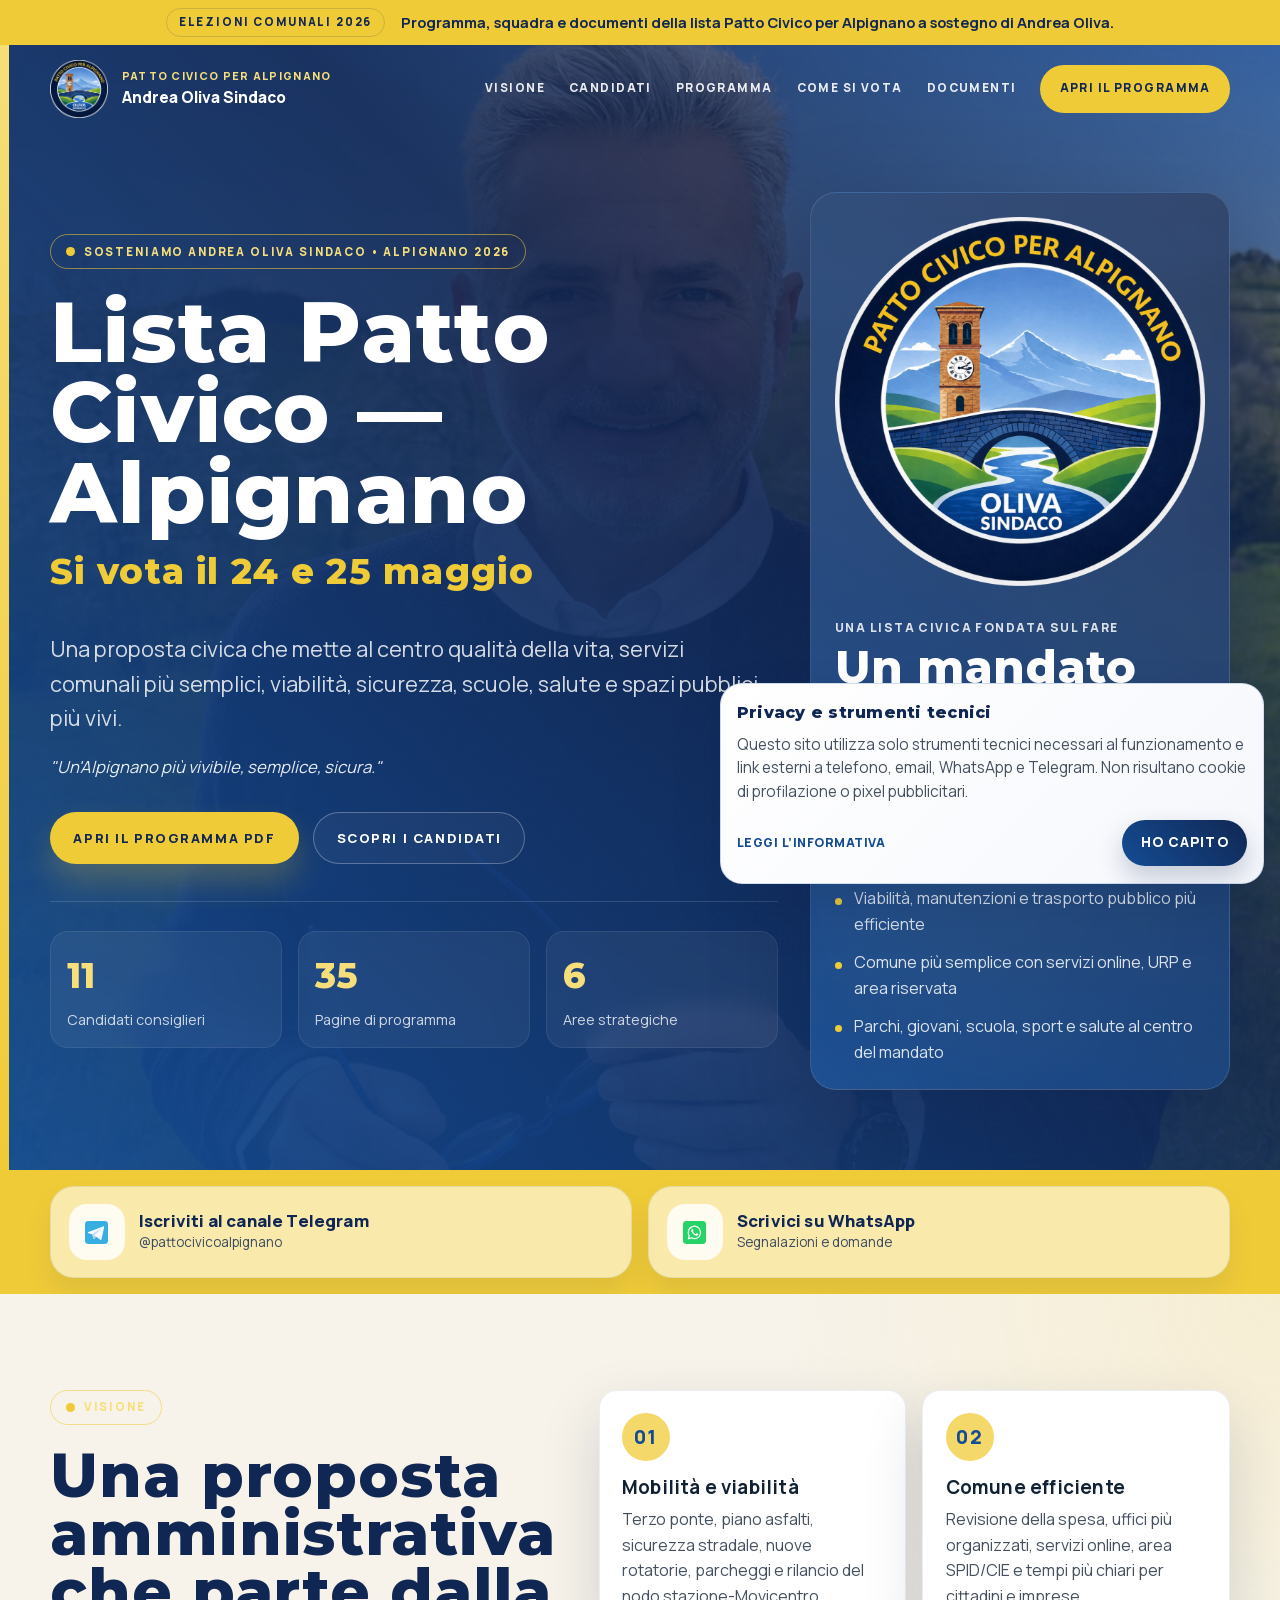
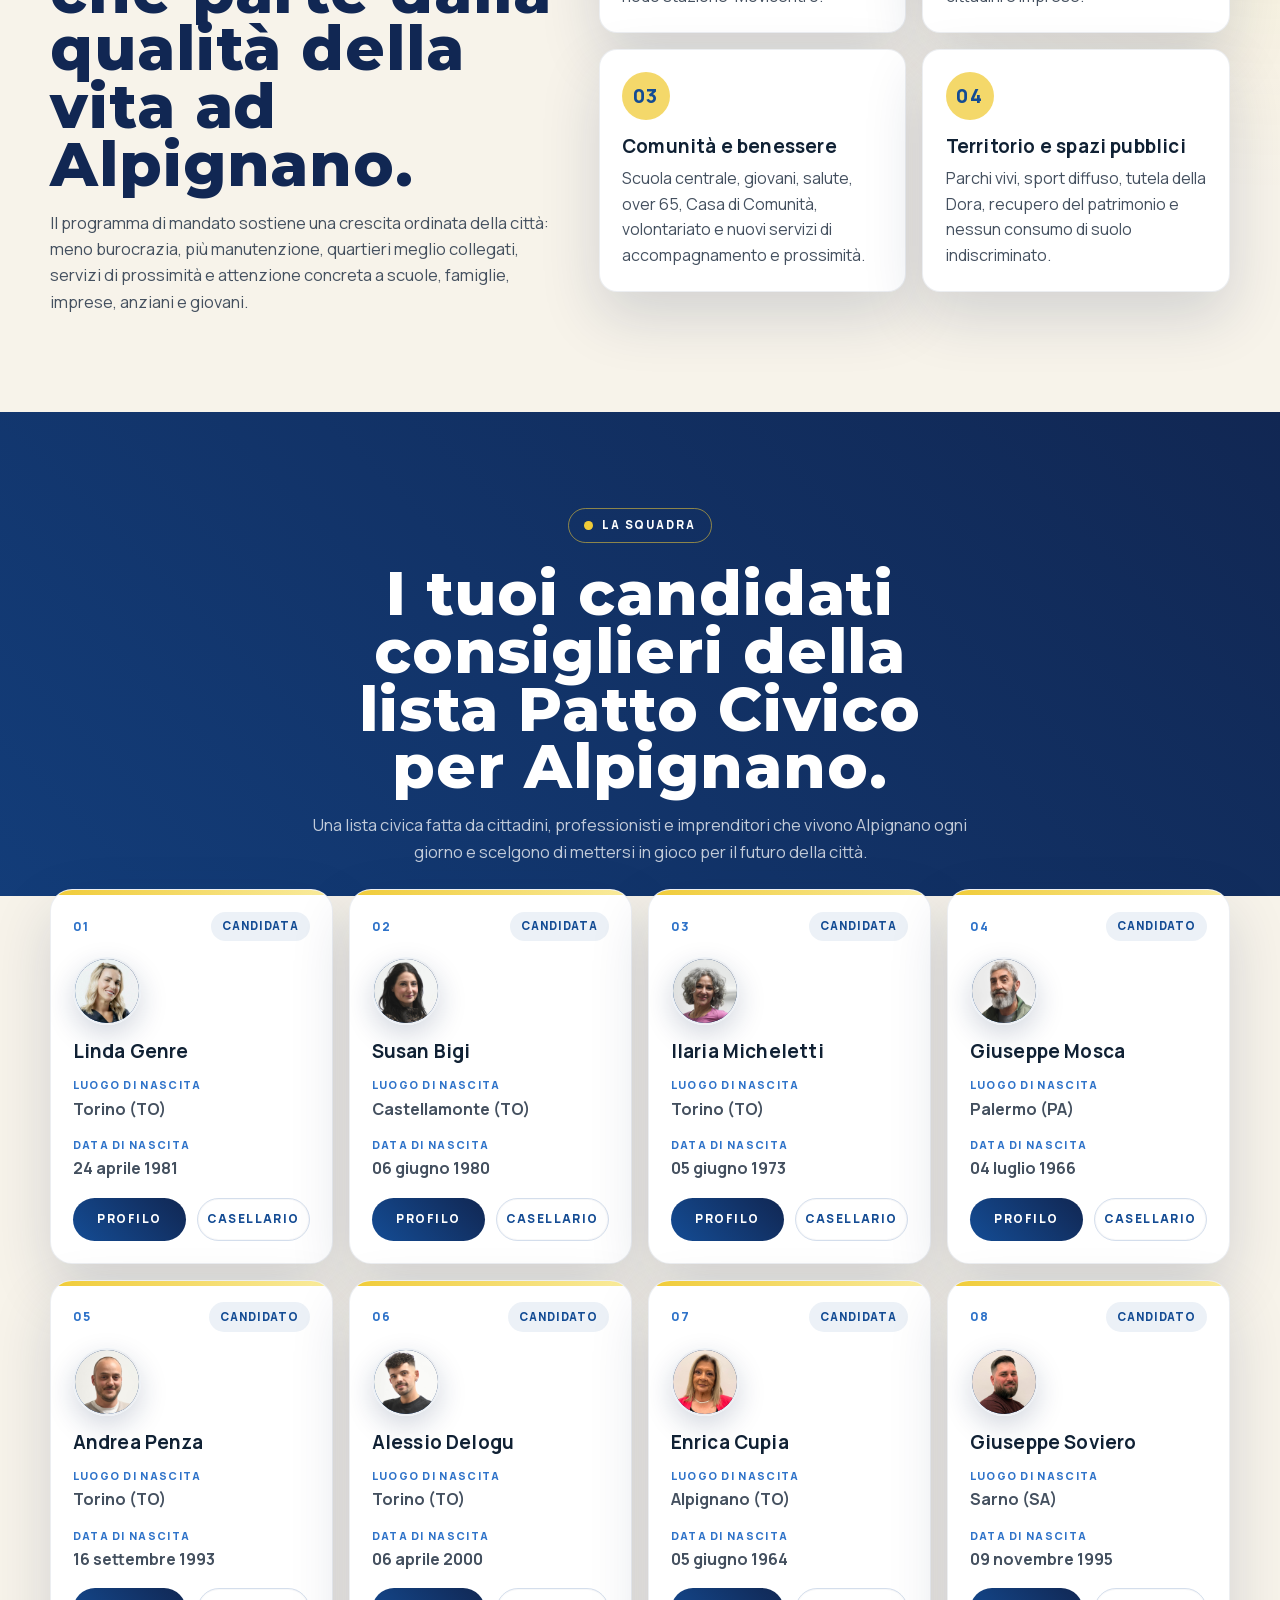
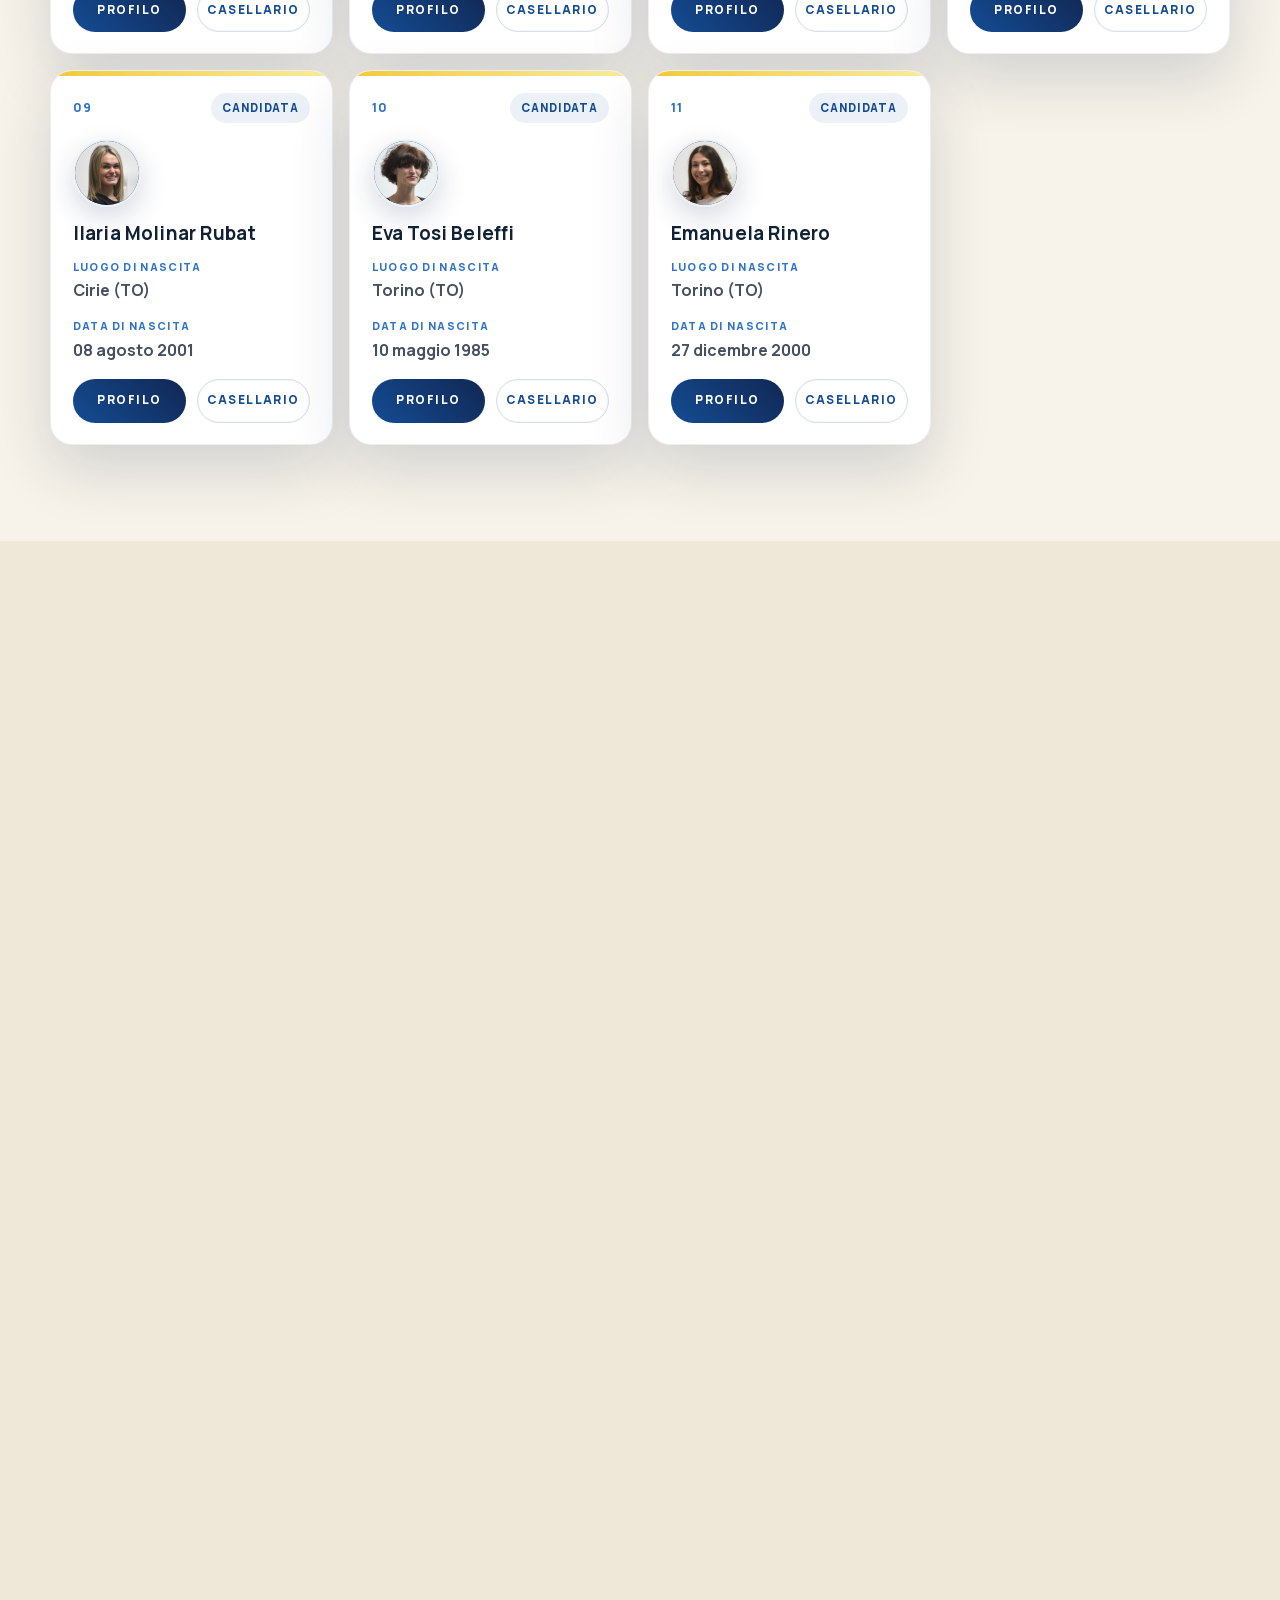
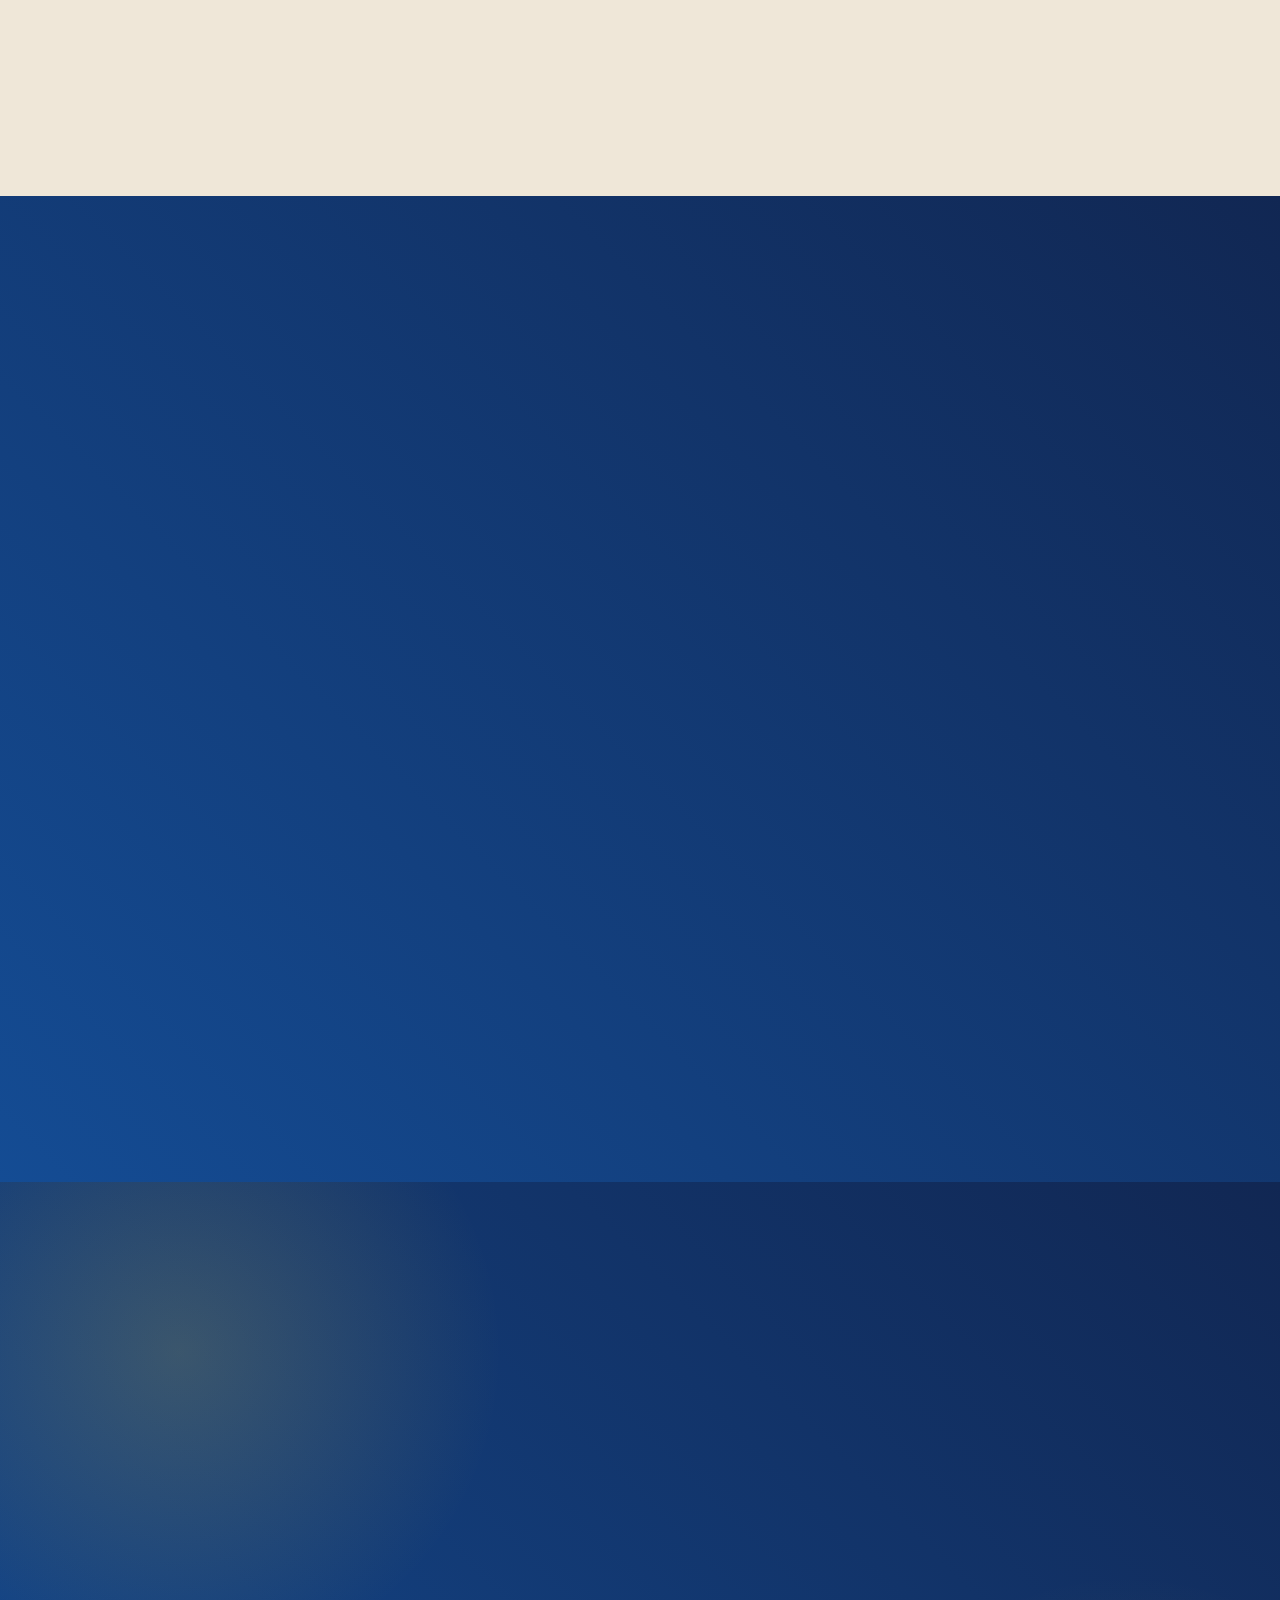
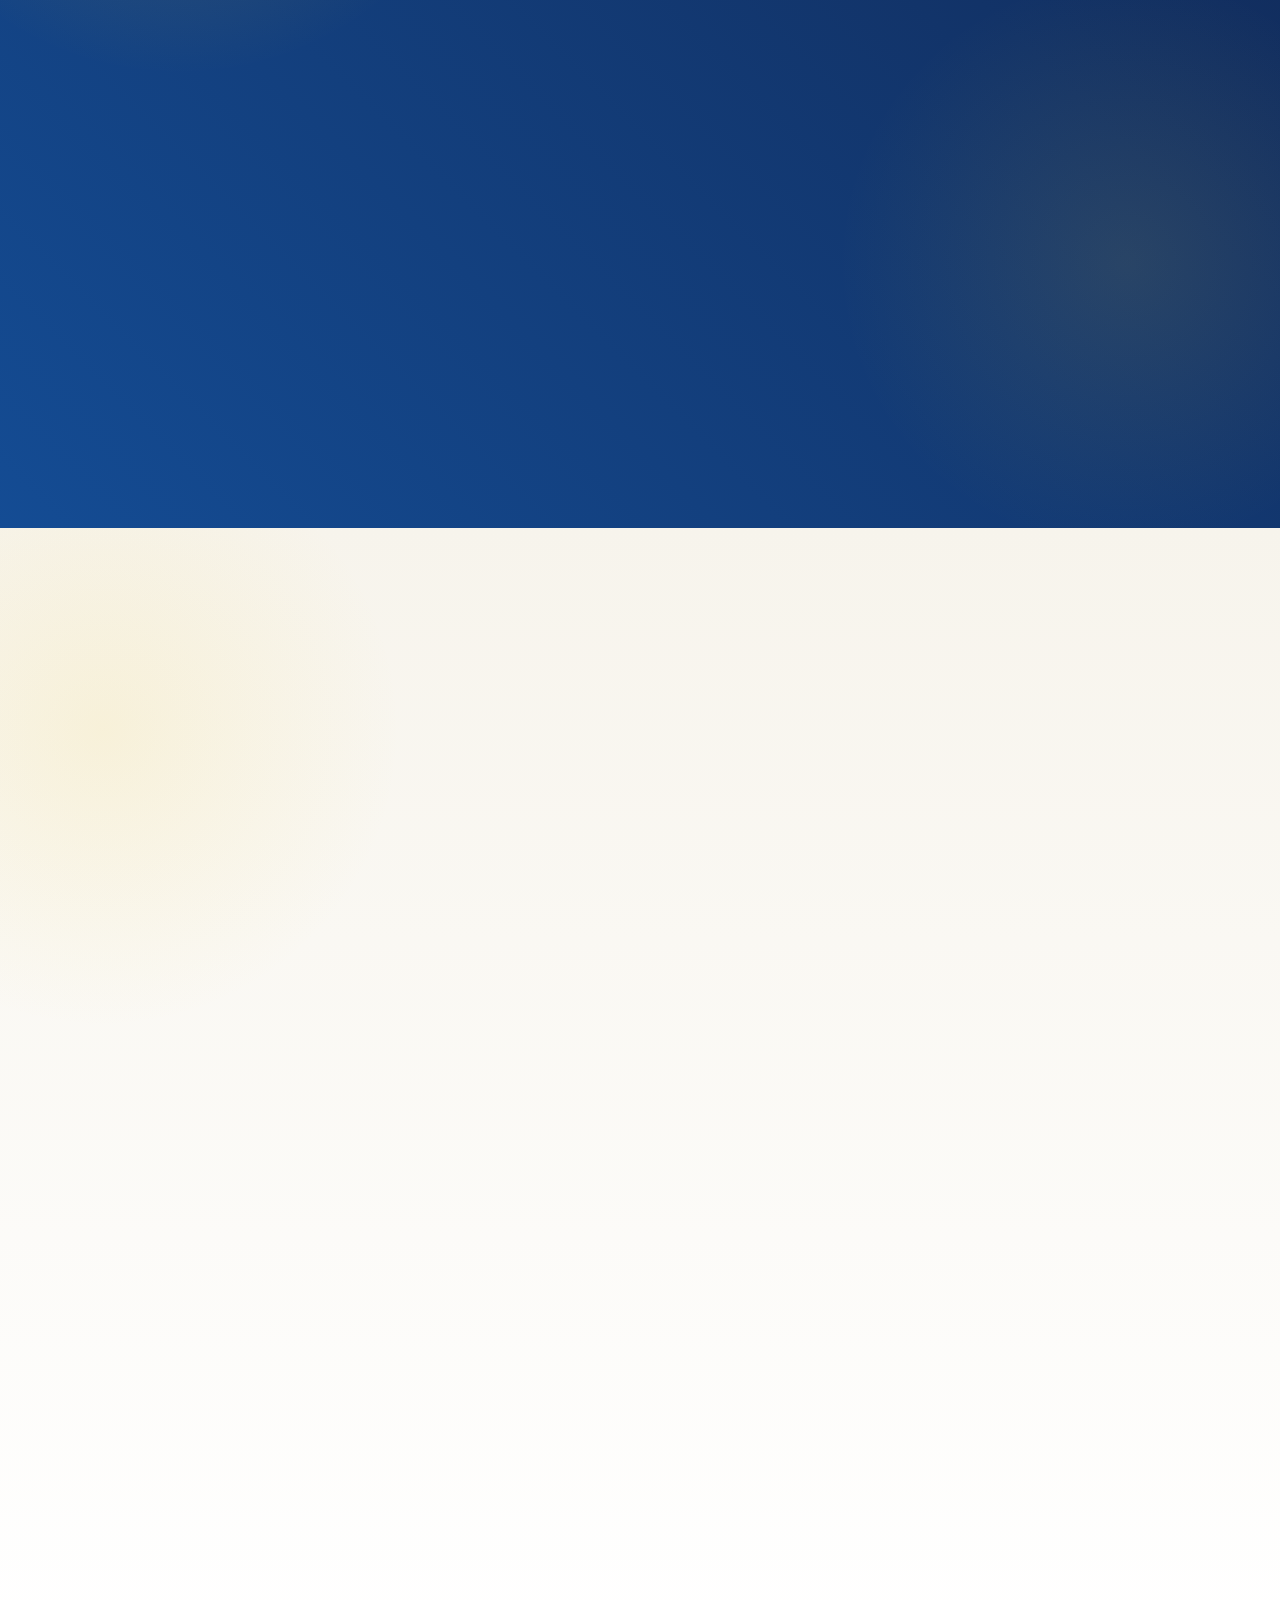
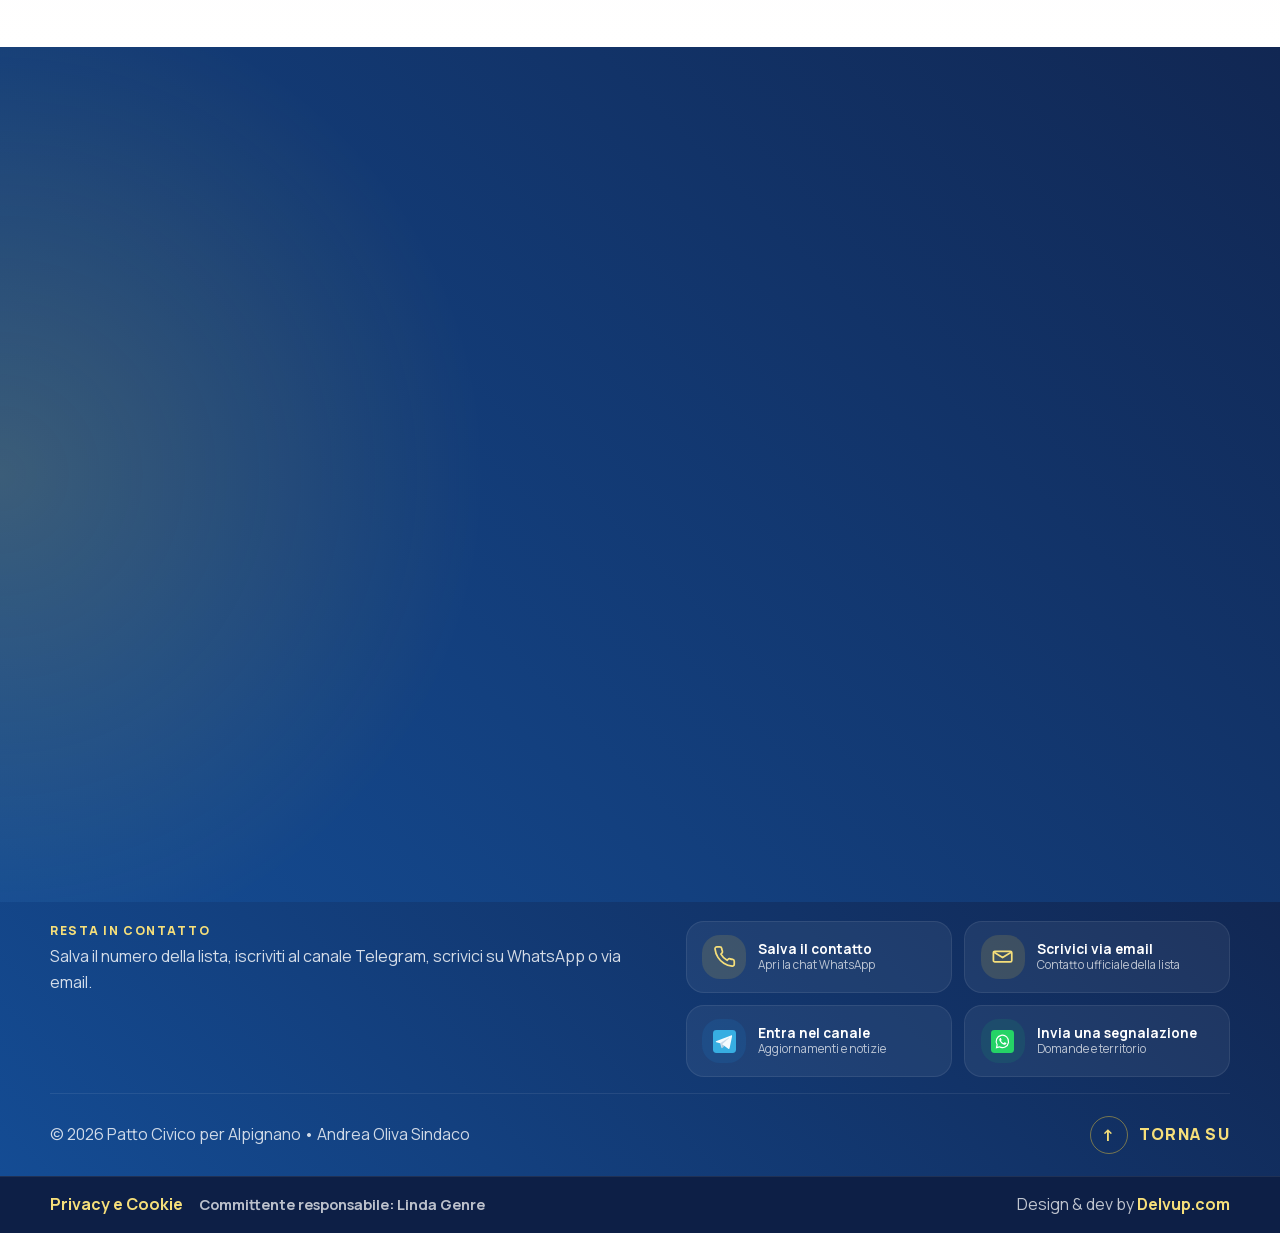
==== commit 5551bf47: "Add voting note and committente footer details" ====
--- a/index.html
+++ b/index.html
@@ -1092,7 +1092,10 @@
 
     <div class="site-bottombar">
       <div class="container site-bottombar__inner">
-        <a href="privacy.html">Privacy e Cookie</a>
+        <div class="site-bottombar__meta">
+          <a href="privacy.html">Privacy e Cookie</a>
+          <span>Committente responsabile: Linda Genre</span>
+        </div>
         <p class="site-bottombar__credit">
           Design &amp; dev by
           <a href="https://delvup.com" target="_blank" rel="noreferrer">Delvup.com</a>
--- a/style.css
+++ b/style.css
@@ -1443,6 +1443,19 @@
   font-weight: 700;
 }
 
+.site-bottombar__meta {
+  display: flex;
+  flex-wrap: wrap;
+  align-items: center;
+  gap: 0.65rem 1rem;
+}
+
+.site-bottombar__meta span {
+  color: rgba(255, 255, 255, 0.72);
+  font-size: 0.92rem;
+  font-weight: 600;
+}
+
 .site-bottombar__credit {
   text-align: right;
 }
@@ -1793,24 +1806,52 @@
 }
 
 .vote-guide-summary__list li {
-  position: relative;
   min-height: 100%;
-  padding: 0.78rem 0.9rem 0.78rem 2.2rem;
+  padding: 0;
   border-radius: 16px;
   background: rgba(20, 76, 148, 0.05);
   border: 1px solid rgba(20, 76, 148, 0.1);
   font-weight: 700;
 }
 
-.vote-guide-summary__list li::before {
-  content: "";
-  position: absolute;
-  top: 1rem;
-  left: 0.9rem;
-  width: 0.7rem;
-  height: 0.7rem;
-  border-radius: 50%;
-  background: linear-gradient(135deg, var(--gold-400), var(--navy-800));
+.vote-guide-summary__link {
+  display: grid;
+  grid-template-columns: auto minmax(0, 1fr);
+  gap: 0.75rem;
+  align-items: center;
+  min-height: 100%;
+  padding: 0.78rem 0.9rem;
+  color: inherit;
+  text-decoration: none;
+  border-radius: inherit;
+  transition: transform 180ms ease, background-color 180ms ease, box-shadow 180ms ease;
+}
+
+.vote-guide-summary__link:hover,
+.vote-guide-summary__link:focus-visible {
+  transform: translateY(-1px);
+  background: rgba(20, 76, 148, 0.08);
+  box-shadow: inset 0 0 0 1px rgba(20, 76, 148, 0.12);
+}
+
+.vote-guide-summary__link span {
+  color: var(--ink-700);
+}
+
+.vote-guide-summary__list li strong {
+  display: inline-grid;
+  place-items: center;
+  width: 2.1rem;
+  height: 2.1rem;
+  border-radius: 12px;
+  background: linear-gradient(145deg, var(--navy-800), var(--navy-950));
+  box-shadow: 0 10px 22px rgba(17, 39, 83, 0.14);
+  color: var(--gold-300);
+  font-family: "Montserrat", "Avenir Next", sans-serif;
+  font-size: 0.9rem;
+  font-weight: 800;
+  letter-spacing: 0.04em;
+  line-height: 1;
 }
 
 .vote-guide-row,
@@ -1819,6 +1860,10 @@
   border: 1px solid rgba(17, 39, 83, 0.08);
   background: var(--white);
   box-shadow: var(--shadow-soft);
+}
+
+.vote-guide-row[id] {
+  scroll-margin-top: 2rem;
 }
 
 .vote-guide-list {
@@ -1932,12 +1977,13 @@
   min-height: 34px;
   padding: 0.4rem 0.85rem;
   border-radius: 999px;
-  background: rgba(20, 76, 148, 0.08);
-  color: var(--navy-900);
+  background: linear-gradient(145deg, var(--navy-800), var(--navy-950));
+  color: var(--gold-300);
   font-size: 0.75rem;
   font-weight: 800;
   letter-spacing: 0.12em;
   text-transform: uppercase;
+  box-shadow: 0 12px 24px rgba(17, 39, 83, 0.16);
 }
 
 .vote-guide-content h2 {
@@ -1957,13 +2003,73 @@
 }
 
 .vote-guide-points {
+  --point-icon: "✓";
+  --point-rgb: 20, 76, 148;
   margin: 0;
-  padding-left: 1.1rem;
+  padding: 0;
+  list-style: none;
   color: var(--ink-700);
 }
 
+.vote-guide-row--list .vote-guide-points {
+  --point-icon: "X";
+  --point-rgb: 20, 76, 148;
+}
+
+.vote-guide-row--linked .vote-guide-points {
+  --point-icon: "+";
+  --point-rgb: 240, 203, 56;
+}
+
+.vote-guide-row--mayor-only .vote-guide-points {
+  --point-icon: "1";
+  --point-rgb: 17, 39, 83;
+}
+
+.vote-guide-row--preferences .vote-guide-points {
+  --point-icon: "1-2";
+  --point-rgb: 43, 145, 187;
+}
+
+.vote-guide-row--split .vote-guide-points {
+  --point-icon: "↔";
+  --point-rgb: 68, 113, 46;
+}
+
+.vote-guide-points li {
+  position: relative;
+  display: grid;
+  grid-template-columns: auto minmax(0, 1fr);
+  gap: 0.85rem;
+  align-items: start;
+  padding: 0.88rem 0.95rem;
+  border-radius: 18px;
+  background: linear-gradient(180deg, rgba(247, 249, 253, 0.98), rgba(241, 246, 255, 0.96));
+  border: 1px solid rgba(var(--point-rgb), 0.14);
+  font-weight: 700;
+  line-height: 1.55;
+}
+
+.vote-guide-points li::before {
+  content: var(--point-icon);
+  display: inline-grid;
+  place-items: center;
+  min-width: 2.35rem;
+  height: 2.35rem;
+  padding: 0 0.4rem;
+  border-radius: 14px;
+  background: linear-gradient(145deg, rgba(var(--point-rgb), 0.96), rgba(17, 39, 83, 0.96));
+  color: var(--white);
+  font-family: "Montserrat", "Avenir Next", sans-serif;
+  font-size: 0.9rem;
+  font-weight: 800;
+  letter-spacing: 0.04em;
+  line-height: 1;
+  box-shadow: 0 14px 28px rgba(17, 39, 83, 0.14);
+}
+
 .vote-guide-points li + li {
-  margin-top: 0.55rem;
+  margin-top: 0.65rem;
 }
 
 .vote-guide-cta {
@@ -2164,6 +2270,16 @@
   color: var(--white);
 }
 
+.vote-guide-faq__banner h3 {
+  margin:0;
+  font-family: "Montserrat", "Avenir Next", sans-serif;
+  font-size: clamp(1.3rem, 2vw, 1.8rem);
+  font-weight: 800;
+  line-height:1;
+  letter-spacing: 0.015em;
+  color: var(--gold-500);
+}
+
 .vote-guide-faq__banner p {
   margin: 0.95rem 0 0;
   max-width: 46rem;
@@ -2273,6 +2389,8 @@
 
 .vote-guide-faq__recap {
   margin-top: 1rem;
+  display: grid;
+  gap: 1.15rem;
   padding: 1.5rem;
   border-radius: var(--radius-lg);
   border: 1px solid rgba(255, 255, 255, 0.08);
@@ -2283,21 +2401,114 @@
 }
 
 .vote-guide-faq__recap .section-kicker {
-  margin-bottom: 1rem;
+  justify-self: start;
+  width: max-content;
+  margin-bottom: 0.8rem;
 }
 
 .vote-guide-faq__recap h3 {
   color: var(--white);
 }
 
-.vote-guide-faq__recap-list {
-  margin: 1rem 0 0;
-  padding-left: 1.1rem;
+.vote-guide-faq__recap-header p {
+  margin: 0.9rem 0 0;
+  max-width: 48rem;
+  color: rgba(255, 255, 255, 0.84);
+}
+
+.vote-guide-faq__recap-steps {
+  display: grid;
+  grid-template-columns: repeat(3, minmax(0, 1fr));
+  gap: 0.9rem;
+}
+
+.vote-guide-faq__recap-step {
+  display: grid;
+  grid-template-columns: auto minmax(0, 1fr);
+  gap: 0.85rem;
+  padding: 1rem;
+  border-radius: 20px;
+  border: 1px solid rgba(255, 255, 255, 0.14);
+  background: rgba(255, 255, 255, 0.08);
+}
+
+.vote-guide-faq__recap-step strong {
+  display: inline-grid;
+  place-items: center;
+  width: 2.5rem;
+  height: 2.5rem;
+  border-radius: 14px;
+  background: rgba(240, 203, 56, 0.96);
+  color: var(--navy-950);
+  font-family: "Montserrat", "Avenir Next", sans-serif;
+  font-size: 1rem;
+  font-weight: 800;
+}
+
+.vote-guide-faq__recap-step h4 {
+  margin: 0;
+  color: var(--white);
+  font-family: "Montserrat", "Avenir Next", sans-serif;
+  font-size: 1rem;
+  font-weight: 800;
+  line-height: 1.25;
+}
+
+.vote-guide-faq__recap-step p {
+  margin: 0.45rem 0 0;
+  color: rgba(255, 255, 255, 0.8);
+}
+
+.vote-guide-faq__recap-notes {
+  display: grid;
+  grid-template-columns: repeat(2, minmax(0, 1fr));
+  gap: 0.85rem;
+}
+
+.vote-guide-faq__recap-note {
+  display: grid;
+  gap: 0.25rem;
+  padding: 0.95rem 1rem;
+  border-radius: 18px;
+  background: rgba(20, 76, 148, 0.24);
+  border: 1px solid rgba(255, 255, 255, 0.12);
+}
+
+.vote-guide-faq__recap-note strong,
+.vote-guide-faq__recap-warning strong {
+  color: var(--gold-300);
+  font-size: 0.78rem;
+  font-weight: 800;
+  letter-spacing: 0.12em;
+  text-transform: uppercase;
+}
+
+.vote-guide-faq__recap-note span,
+.vote-guide-faq__recap-warning span {
   color: rgba(255, 255, 255, 0.88);
-}
-
-.vote-guide-faq__recap-list li + li {
-  margin-top: 0.5rem;
+  font-weight: 700;
+  line-height: 1.55;
+}
+
+.vote-guide-faq__recap-warning {
+  display: grid;
+  gap: 0.35rem;
+  padding: 1rem 1.05rem;
+  border-radius: 18px;
+  background: rgba(240, 203, 56, 0.14);
+  border: 1px solid rgba(240, 203, 56, 0.24);
+}
+
+.vote-guide-note {
+  margin-top: 1rem;
+  padding: 0.25rem 0 0;
+}
+
+.vote-guide-note p {
+  margin: 0;
+  color: rgba(17, 39, 83, 0.72);
+  font-size: 0.82rem;
+  line-height: 1.6;
 }
 
 .docs-section {
@@ -2937,6 +3148,11 @@
     grid-template-columns: 1fr;
   }
 
+  .vote-guide-faq__recap-steps,
+  .vote-guide-faq__recap-notes {
+    grid-template-columns: 1fr;
+  }
+
   .vote-guide-faq__banner,
   .vote-guide-faq__section {
     grid-template-columns: 1fr;
